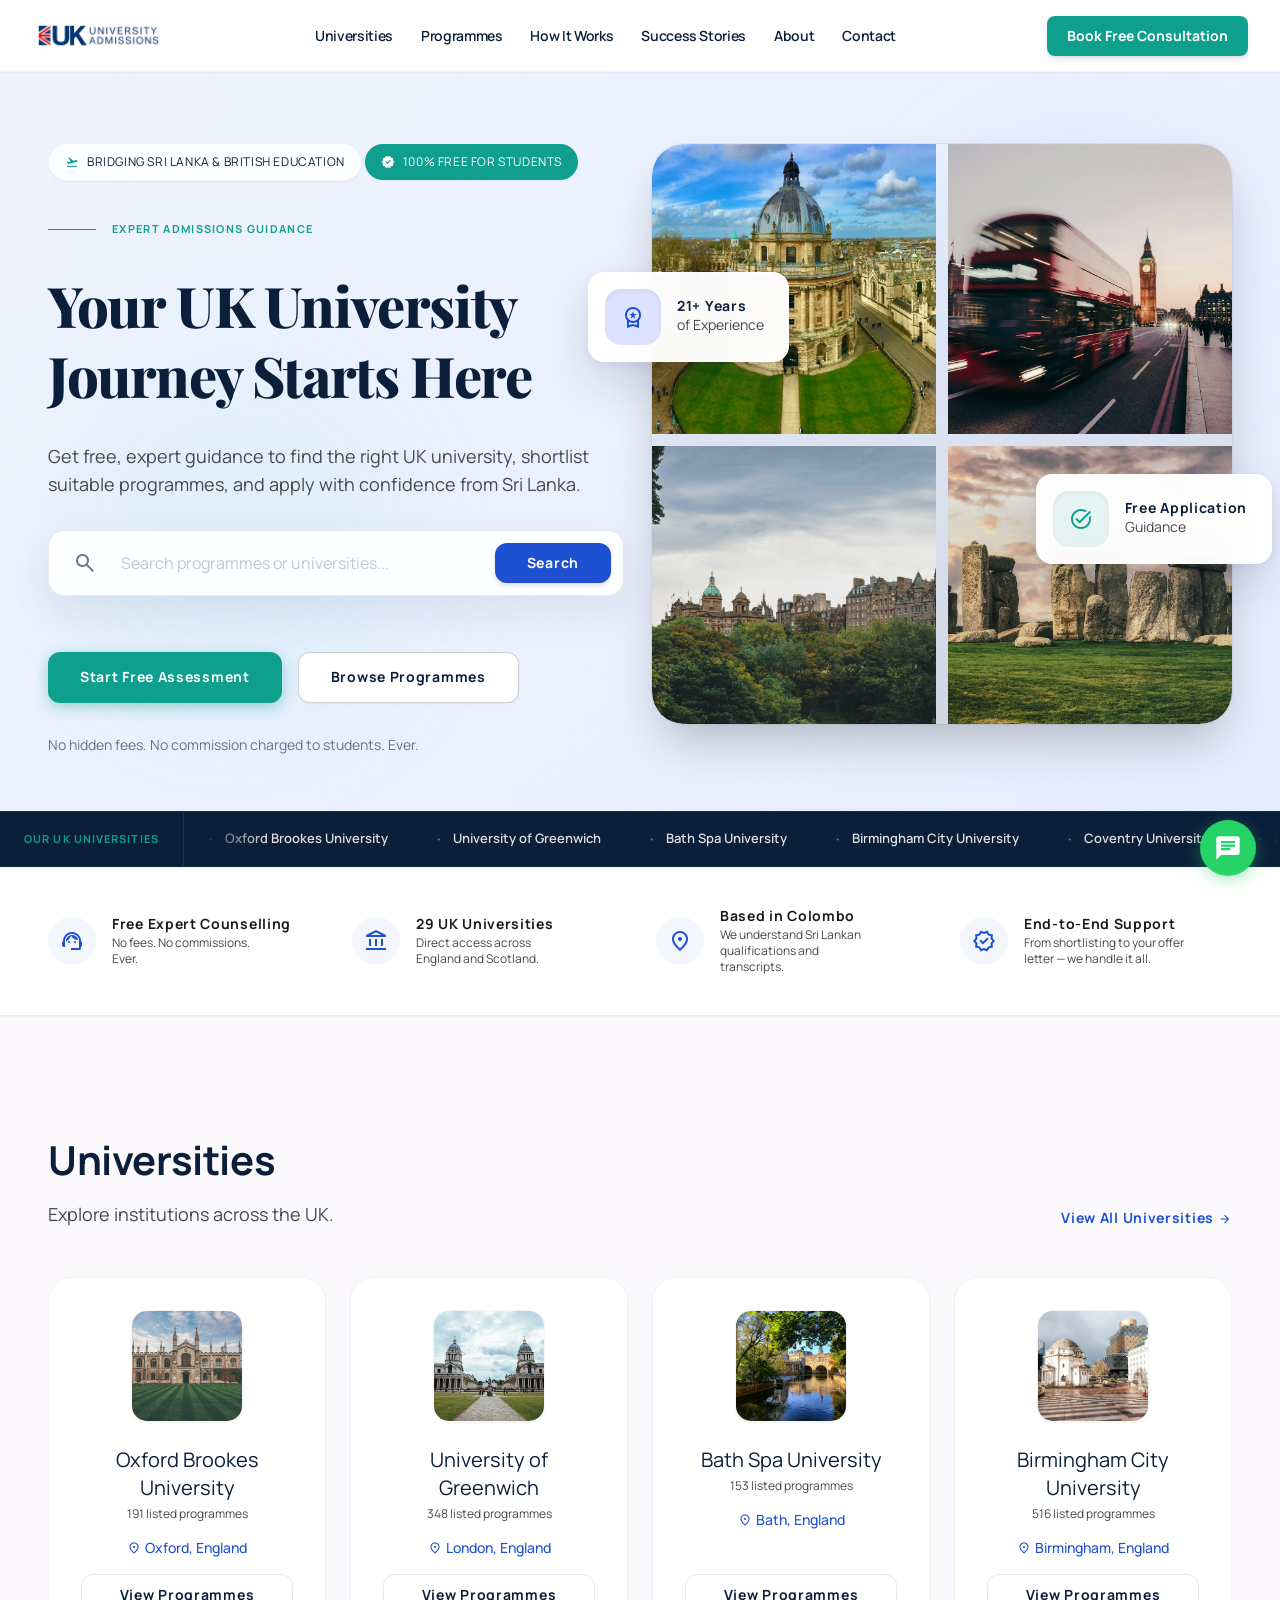
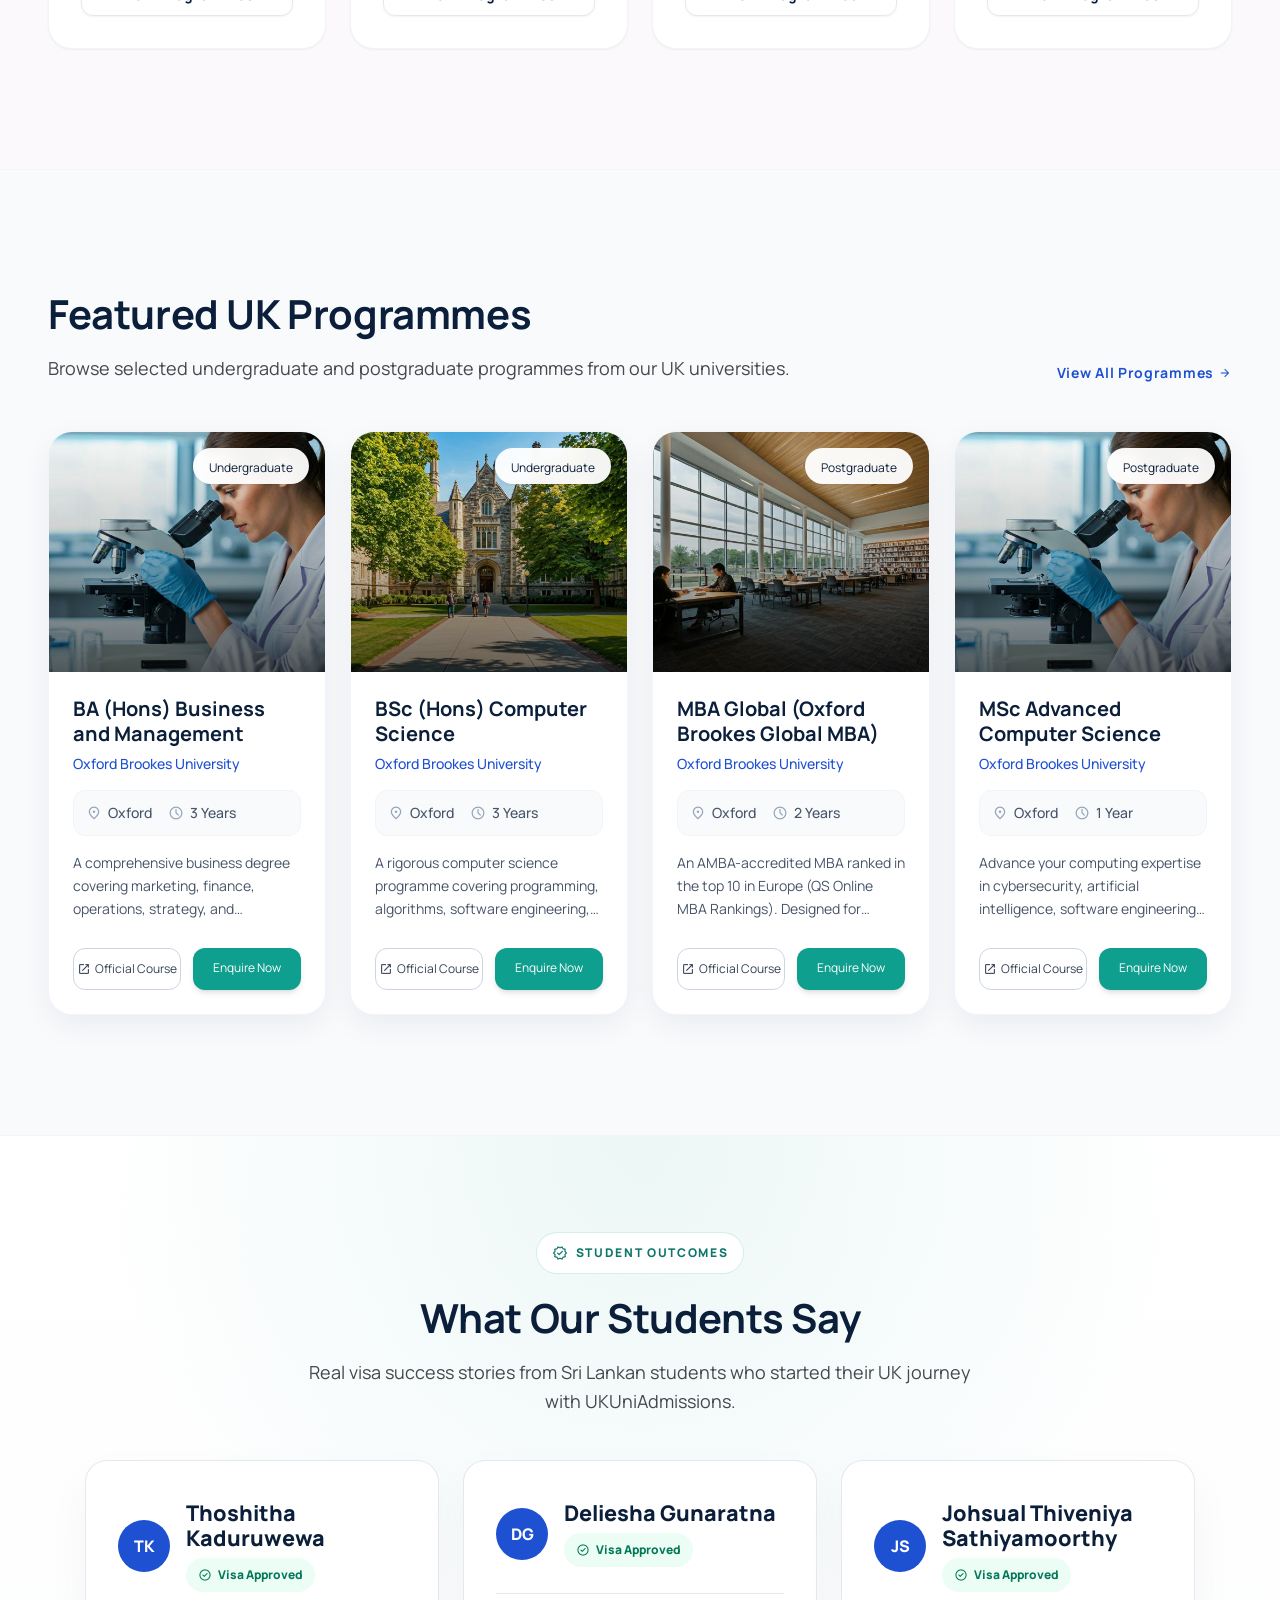
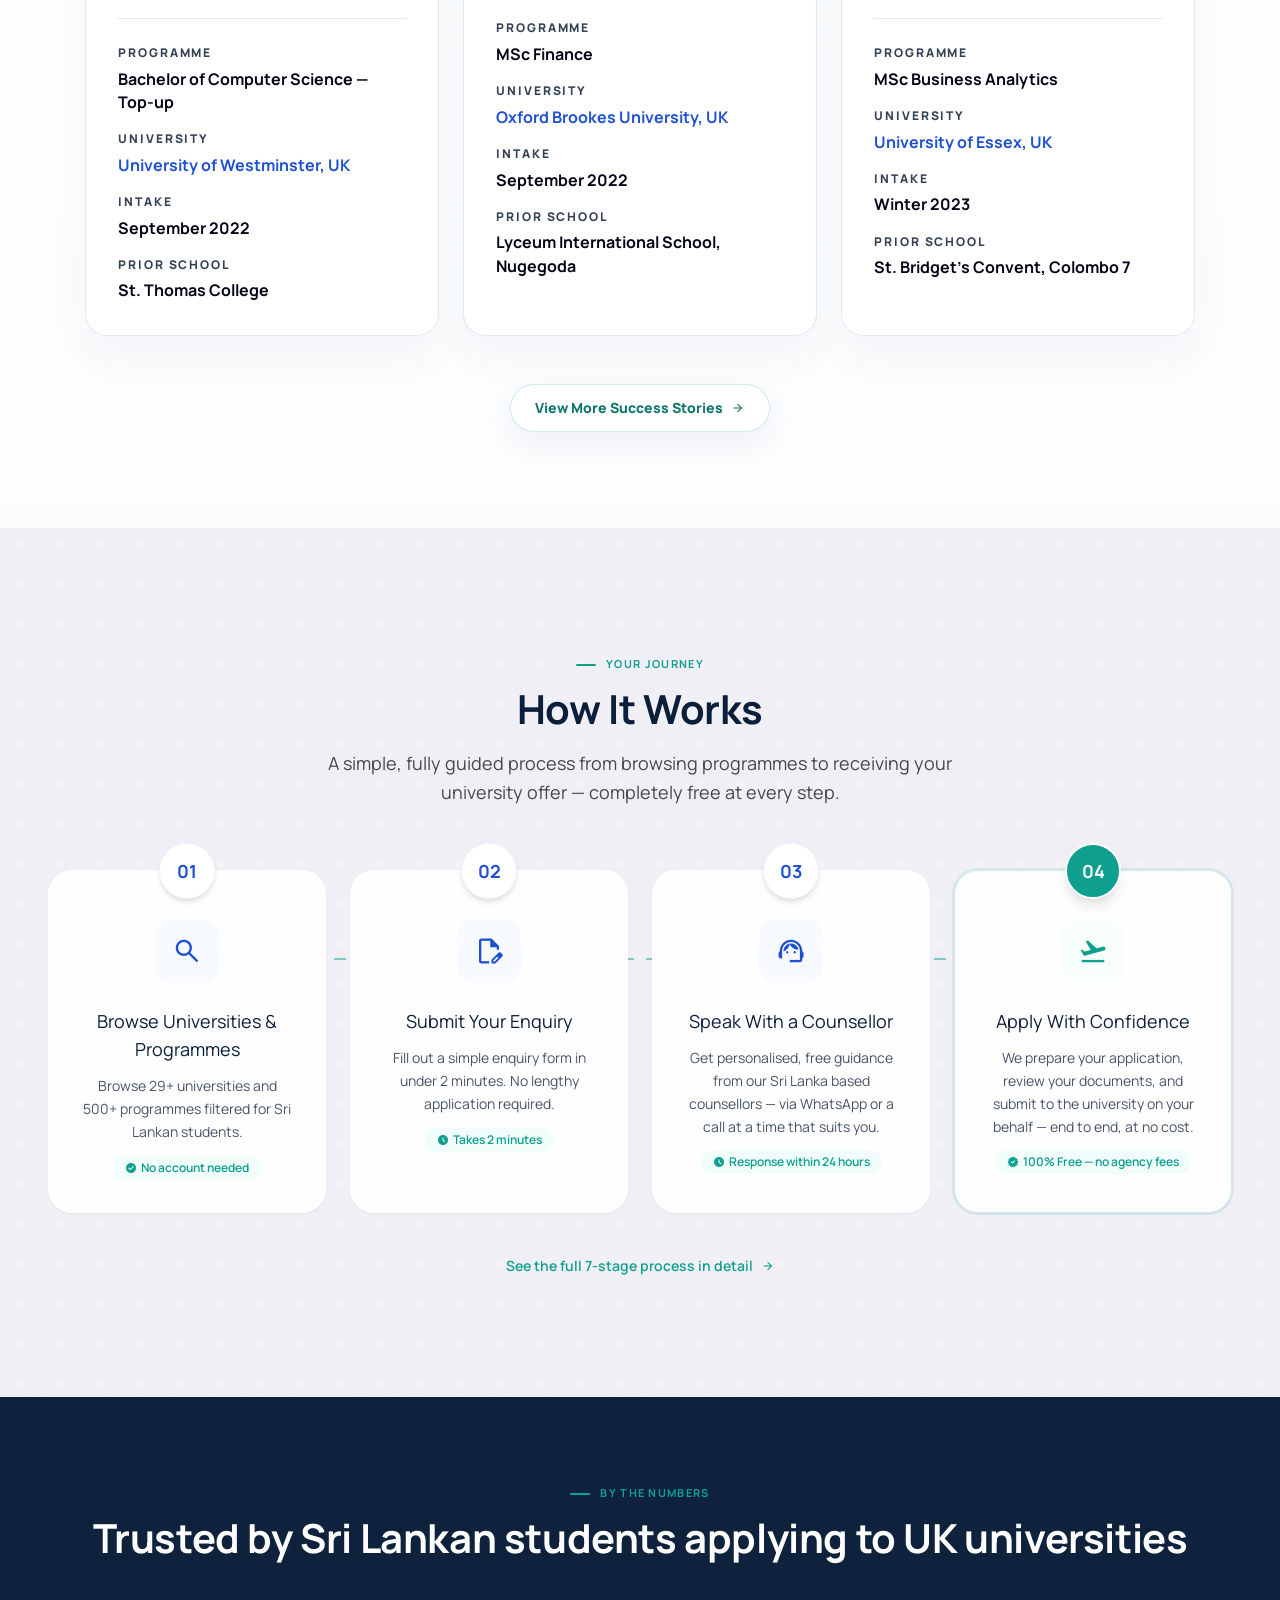
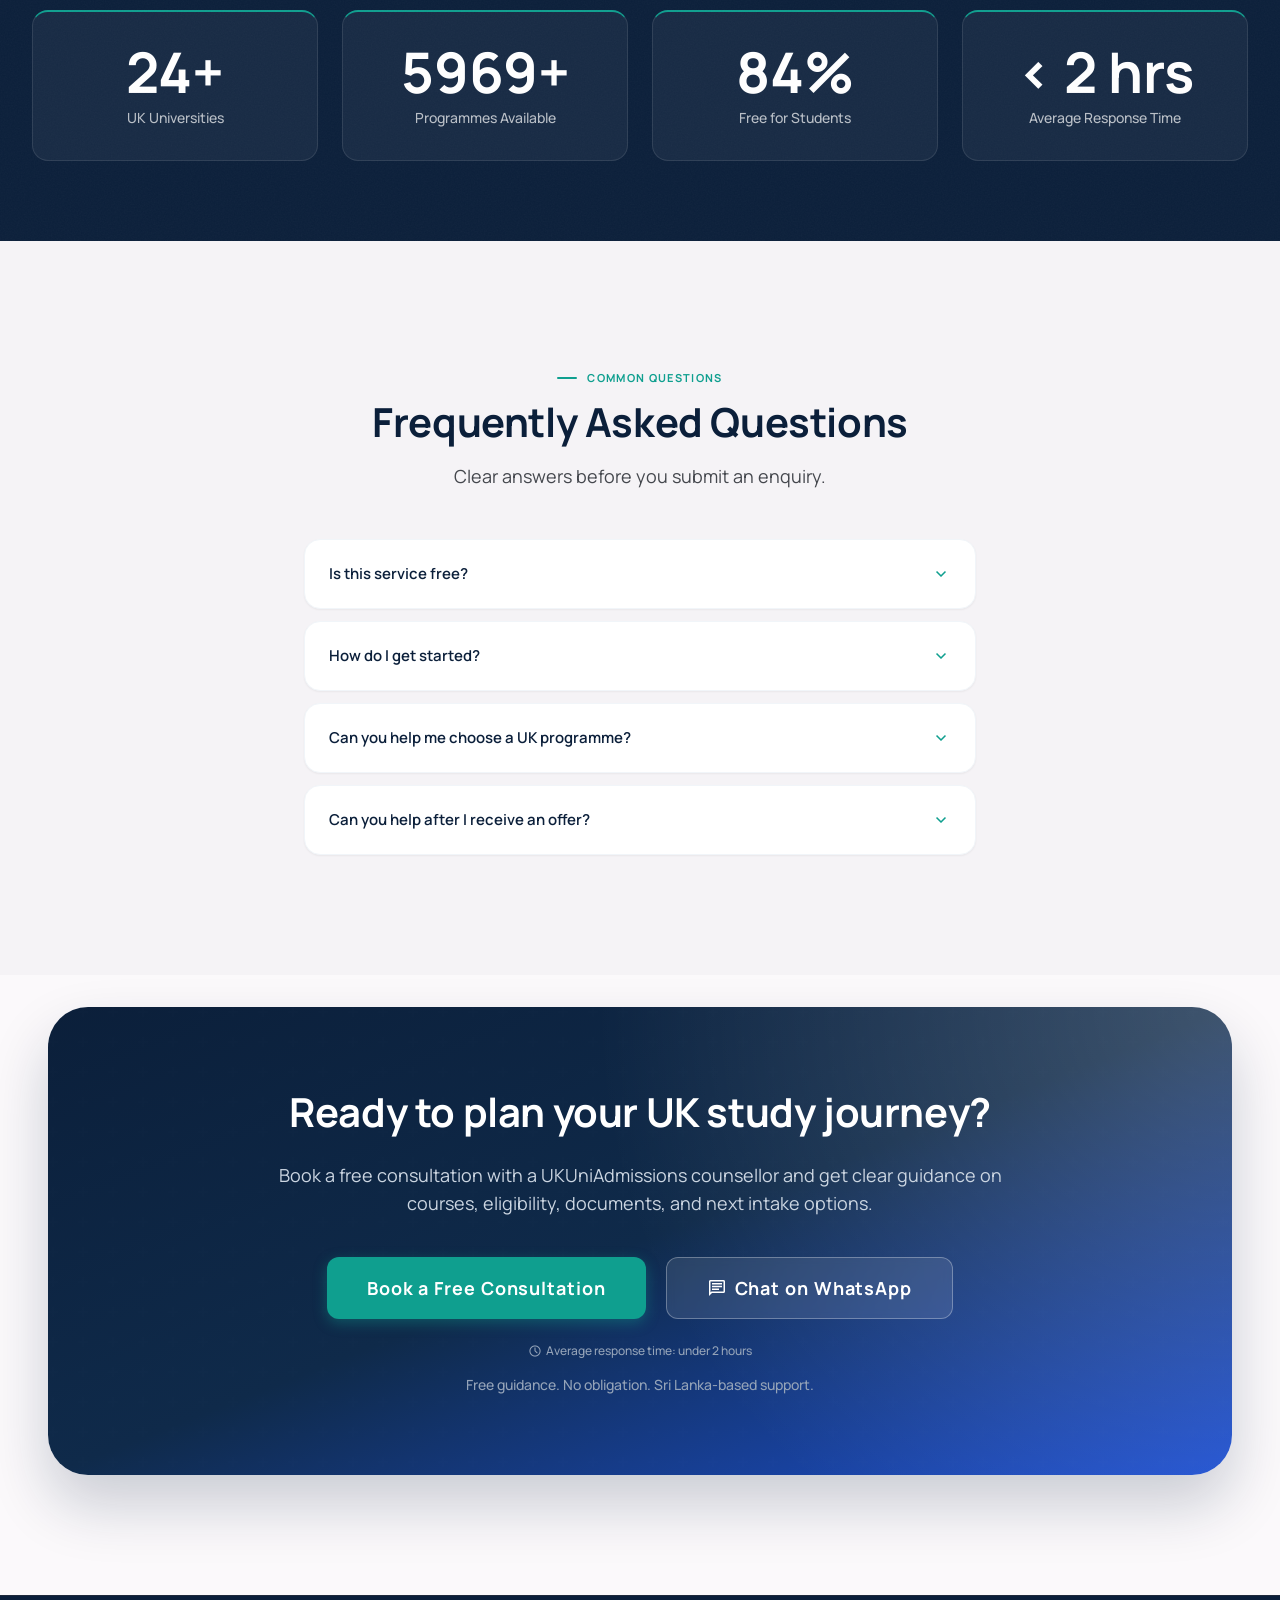
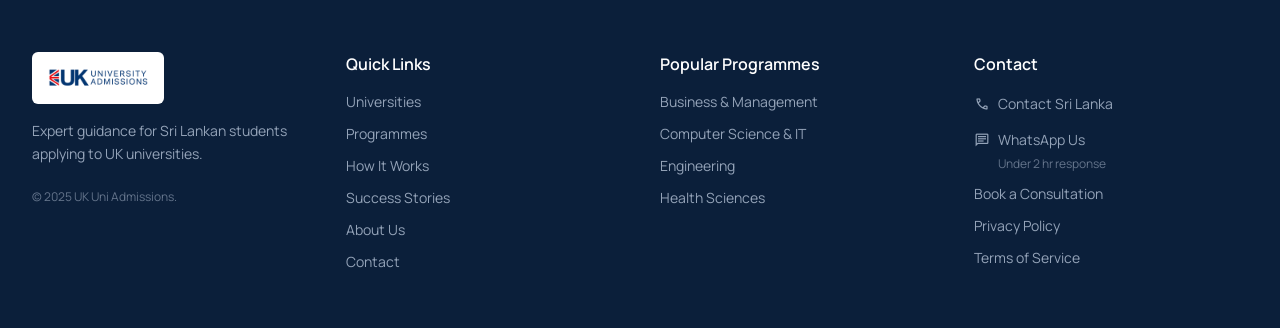
==== index.html @ 59c05ddb "Fix mobile homepage search layout" ====
﻿<!DOCTYPE html>

<html lang="en"><head>
<meta charset="utf-8"/>
<meta content="width=device-width, initial-scale=1.0" name="viewport"/>
<title>UK University Admissions for Sri Lankans | UK Uni Admissions</title>
<meta name="description" content="Free UK university admissions guidance for Sri Lankan students. Browse programmes from 29 UK universities and apply with expert support."/>
<meta name="keywords" content="UK university admissions Sri Lanka, study in UK from Sri Lanka, UK university application Sri Lanka, free UK admissions guidance, UK Uni Admissions"/>
<meta name="robots" content="index, follow"/>
<meta name="author" content="UK Uni Admissions"/>
<meta name="theme-color" content="#0B1F3A"/>
<link rel="icon" type="image/svg+xml" href="assets/favicon.svg"/>
<link rel="preconnect" href="https://fonts.googleapis.com"/>
<link rel="preconnect" href="https://fonts.gstatic.com" crossorigin=""/>
<link rel="preload" href="assets/uk-oxford.jpg" as="image" fetchpriority="high"/>
<link rel="preload" href="assets/uk-bigben.jpg" as="image"/>
<link rel="preload" href="assets/ukuni-admissions-logo.png" as="image"/>
<link rel="canonical" href="https://ukadmissions.co.uk/"/>
<meta property="og:type" content="website"/>
<meta property="og:site_name" content="UK Uni Admissions"/>
<meta property="og:url" content="https://ukadmissions.co.uk/"/>
<meta property="og:title" content="UK University Admissions for Sri Lankan Students | UK Uni Admissions"/>
<meta property="og:description" content="Free UK university admissions guidance for Sri Lankan students. Browse programmes from 29 UK universities."/>
<meta property="og:image" content="https://ukadmissions.co.uk/assets/og-image.jpg"/>
<meta property="og:image:width" content="1200"/>
<meta property="og:image:height" content="630"/>
<meta property="og:image:alt" content="UK Uni Admissions - Study in the UK from Sri Lanka"/>
<meta property="og:locale" content="en_GB"/>
<meta name="twitter:card" content="summary_large_image"/>
<meta name="twitter:title" content="UK University Admissions for Sri Lankan Students | UK Uni Admissions"/>
<meta name="twitter:description" content="Free UK university admissions guidance for Sri Lankan students. Browse UK programmes with expert support."/>
<meta name="twitter:image" content="https://ukadmissions.co.uk/assets/og-image.jpg"/>
<meta name="twitter:image:alt" content="UK Uni Admissions - Study in the UK"/>
<script type="application/ld+json">
{
  "@context": "https://schema.org",
  "@type": "EducationalOrganization",
  "name": "UK Uni Admissions",
  "alternateName": "UKUniAdmissions",
  "url": "https://ukadmissions.co.uk/",
  "logo": "https://ukadmissions.co.uk/assets/ukuni-admissions-logo.png",
  "description": "Free UK university admissions guidance for Sri Lankan students.",
  "areaServed": {
    "@type": "Country",
    "name": "Sri Lanka"
  },
  "serviceType": "UK university admissions guidance"
}
</script>
<script type="application/ld+json">
{
  "@context": "https://schema.org",
  "@type": "LocalBusiness",
  "name": "UK Uni Admissions",
  "url": "https://ukadmissions.co.uk/",
  "logo": "https://ukadmissions.co.uk/assets/ukuni-admissions-logo.png",
  "description": "Free UK university admissions guidance for Sri Lankan students.",
  "address": {
    "@type": "PostalAddress",
    "streetAddress": "[PLACEHOLDER: street address]",
    "addressLocality": "Colombo",
    "postalCode": "[PLACEHOLDER: postal code]",
    "addressCountry": "LK"
  },
  "areaServed": "LK",
  "priceRange": "Free student guidance"
}
</script>
<script type="application/ld+json">
{
  "@context": "https://schema.org",
  "@type": "FAQPage",
  "mainEntity": [
    {
      "@type": "Question",
      "name": "Is this service free?",
      "acceptedAnswer": {
        "@type": "Answer",
        "text": "Yes. UK Uni Admissions does not charge students for counselling, programme shortlisting, or application support."
      }
    },
    {
      "@type": "Question",
      "name": "How do I get started?",
      "acceptedAnswer": {
        "@type": "Answer",
        "text": "Browse universities or programmes, submit an enquiry, or message the team on WhatsApp. A counsellor will guide you through the next step."
      }
    },
    {
      "@type": "Question",
      "name": "Can you help me choose a UK programme?",
      "acceptedAnswer": {
        "@type": "Answer",
        "text": "Yes. UK Uni Admissions helps students compare suitable UK programmes based on academic background, goals, intake timing, and eligibility."
      }
    },
    {
      "@type": "Question",
      "name": "Can you help after I receive an offer?",
      "acceptedAnswer": {
        "@type": "Answer",
        "text": "Yes. The team helps students understand offer conditions, document requirements, and next steps before departure."
      }
    }
  ]
}
</script>
<link rel="preload" href="https://fonts.googleapis.com/css2?family=Material+Symbols+Outlined:wght,FILL@100..700,0..1&display=swap" as="style" onload="this.onload=null;this.rel='stylesheet'"/>
<noscript><link href="https://fonts.googleapis.com/css2?family=Material+Symbols+Outlined:wght,FILL@100..700,0..1&display=swap" rel="stylesheet"/></noscript>
<link rel="preload" href="https://fonts.googleapis.com/css2?family=Manrope:wght@400;500;600;700;800&display=swap" as="style" onload="this.onload=null;this.rel='stylesheet'"/>
<noscript><link href="https://fonts.googleapis.com/css2?family=Manrope:wght@400;500;600;700;800&display=swap" rel="stylesheet"/></noscript>
<link rel="stylesheet" href="tailwind.css" integrity="sha384-SohHQBbkyCgaPa59dKF78HrX7Nd+NXsWvFKi3QMbgnPdQVjsXGtsgRasOMXV9efP" crossorigin="anonymous"/><link href="mobile.css" rel="stylesheet"/>
<style>
        .uk-geometry {
            background-image: url("data:image/svg+xml,%3Csvg width='100' height='100' viewBox='0 0 100 100' xmlns='http://www.w3.org/2000/svg'%3E%3Cpath d='M10 10 L90 90 M90 10 L10 90' stroke='rgba(11, 31, 58, 0.02)' stroke-width='1' fill='none'/%3E%3C/svg%3E"), 
                              repeating-linear-gradient(45deg, transparent, transparent 10px, rgba(11, 31, 58, 0.02) 10px, rgba(11, 31, 58, 0.02) 20px);
            background-size: 100px 100px, auto;
        }
        .hero-gradient {
            background: linear-gradient(135deg, #f0f4ff 0%, #e6efff 100%);
        }
        .pattern-overlay {
            background-image: url("data:image/svg+xml,%3Csvg width='60' height='60' viewBox='0 0 60 60' xmlns='http://www.w3.org/2000/svg'%3E%3Cg fill='none' fill-rule='evenodd'%3E%3Cg fill='%23ffffff' fill-opacity='0.05'%3E%3Cpath d='M36 34v-4h-2v4h-4v2h4v4h2v-4h4v-2h-4zm0-30V0h-2v4h-4v2h4v4h2V6h4V4h-4zM6 34v-4H4v4H0v2h4v4h2v-4h4v-2H6zM6 4V0H4v4H0v2h4v4h2V6h4V4H6z'/%3E%3C/g%3E%3C/g%3E%3C/svg%3E");
        }
        @keyframes marquee-scroll {
          0%   { transform: translateX(0); }
          100% { transform: translateX(-50%); }
        }
        .marquee-track {
          display: flex;
          width: max-content;
          animation: marquee-scroll 40s linear infinite;
        }
        .marquee-track:hover {
          animation-play-state: paused;
        }
        .marquee-wrapper {
          -webkit-mask-image: linear-gradient(
            to right,
            transparent 0%,
            black 8%,
            black 92%,
            transparent 100%
          );
          mask-image: linear-gradient(
            to right,
            transparent 0%,
            black 8%,
            black 92%,
            transparent 100%
          );
        }
        .stat-counter {
          transition: color 0.3s ease;
        }
        .stats-section {
          opacity: 0;
          transform: translateY(20px);
          transition: opacity 0.6s ease, transform 0.6s ease;
        }
        .stats-section.visible {
          opacity: 1;
          transform: translateY(0);
        }
        .trust-item {
          opacity: 0;
          transform: translateY(24px);
          transition: opacity 0.5s ease, transform 0.5s ease;
        }
        .trust-item.visible {
          opacity: 1;
          transform: translateY(0);
        }
        .testimonials-section {
          position: relative;
          overflow: hidden;
          padding-top: 96px;
          padding-bottom: 96px;
          background: linear-gradient(180deg, #ffffff 0%, #fbfcfe 100%);
        }
        .testimonials-section::before {
          content: "";
          position: absolute;
          inset: 0;
          background: radial-gradient(circle at 50% 0%, rgba(15, 159, 143, 0.08), transparent 34rem);
          pointer-events: none;
        }
        .testimonials-shell {
          position: relative;
          z-index: 1;
        }
        .testimonials-kicker {
          display: inline-flex;
          align-items: center;
          gap: 0.5rem;
          border: 1px solid rgba(15, 159, 143, 0.18);
          border-radius: 999px;
          background: #ffffff;
          color: #0f766e;
          font-size: 0.75rem;
          font-weight: 800;
          letter-spacing: 0.14em;
          padding: 0.5rem 0.9rem;
          text-transform: uppercase;
        }
        .testimonials-grid {
          display: grid;
          grid-template-columns: repeat(1, minmax(0, 1fr));
          gap: 1.5rem;
          max-width: 1110px;
          margin: 2.75rem auto 0;
        }
        .testimonial-card {
          display: flex;
          min-height: 380px;
          flex-direction: column;
          border: 1px solid rgba(226, 232, 240, 0.95);
          border-radius: 22px;
          background: #ffffff;
          padding: 2.5rem 2rem 2rem;
          box-shadow: 0 18px 45px rgba(11, 31, 58, 0.04);
          transition: transform 220ms ease, box-shadow 220ms ease, border-color 220ms ease;
        }
        .testimonial-card:hover {
          transform: translateY(-3px);
          border-color: rgba(15, 159, 143, 0.24);
          box-shadow: 0 22px 54px rgba(11, 31, 58, 0.08);
        }
        .testimonial-card-top {
          display: flex;
          align-items: center;
          gap: 1rem;
        }
        .testimonial-badge {
          display: inline-flex;
          align-items: center;
          gap: 0.4rem;
          width: fit-content;
          margin-top: 0.45rem;
          border-radius: 999px;
          background: #ecfdf5;
          color: #047857;
          font-size: 0.75rem;
          font-weight: 800;
          padding: 0.45rem 0.75rem;
        }
        .testimonial-avatar {
          display: grid;
          place-items: center;
          width: 3.25rem;
          height: 3.25rem;
          flex: none;
          border-radius: 999px;
          background: #1e50d2;
          color: #ffffff;
          font-weight: 800;
        }
        .testimonial-student {
          font-size: 1.35rem;
          font-weight: 800;
          line-height: 1.15;
          color: #0b1f3a;
        }
        .testimonial-divider {
          height: 1px;
          margin: 1.6rem 0;
          background: #e5e7eb;
        }
        .testimonial-details {
          display: grid;
          gap: 1rem;
        }
        .testimonial-label {
          margin-bottom: 0.35rem;
          color: #334155;
          font-size: 0.75rem;
          font-weight: 800;
          letter-spacing: 0.16em;
          text-transform: uppercase;
        }
        .testimonial-value {
          color: #020617;
          font-size: 1rem;
          font-weight: 700;
          line-height: 1.45;
        }
        .testimonial-value-university {
          color: #1e50d2;
        }
        .testimonials-cta {
          display: inline-flex;
          align-items: center;
          justify-content: center;
          gap: 0.5rem;
          min-height: 3rem;
          border-radius: 999px;
          border: 1px solid rgba(15, 159, 143, 0.2);
          background: #ffffff;
          color: #0f766e;
          font-size: 0.875rem;
          font-weight: 800;
          padding: 0.75rem 1.5rem;
          box-shadow: 0 12px 28px rgba(11, 31, 58, 0.05);
          transition: transform 220ms ease, background-color 220ms ease, box-shadow 220ms ease;
        }
        .testimonials-cta:hover {
          transform: translateY(-2px);
          background: #f0fdfa;
          box-shadow: 0 18px 36px rgba(11, 31, 58, 0.08);
        }
        .testimonials-cta:focus {
          outline: none;
          box-shadow: 0 0 0 4px rgba(15, 159, 143, 0.22), 0 12px 28px rgba(11, 31, 58, 0.05);
        }
        @media (min-width: 768px) {
          .testimonials-grid {
            grid-template-columns: repeat(3, minmax(0, 1fr));
          }
        }
        @media (prefers-reduced-motion: reduce) {
          .trust-item { opacity: 1; transform: none; transition: none; }
          .trust-item.visible { opacity: 1; transform: none; }
          .testimonial-card,
          .testimonial-card:hover,
          .testimonials-cta,
          .testimonials-cta:hover {
            transform: none;
            transition: none;
          }
        }
      </style>
</head>
<body class="bg-background text-on-background font-body-md antialiased pt-[72px]">
<a href="#main-content" class="sr-only focus:not-sr-only focus:absolute focus:top-4 focus:left-4 focus:z-[9999] focus:bg-secondary focus:text-white focus:px-4 focus:py-2 focus:rounded-lg focus:font-label-bold focus:text-sm" id="skip-to-main">Skip to main content</a>
<nav class="fixed top-0 w-full z-50 bg-white/95 backdrop-blur-md border-b border-slate-200/50 shadow-sm h-[72px]" style="font-family:Manrope,sans-serif;">
  <div class="flex justify-between items-center h-full px-4 sm:px-8 max-w-7xl mx-auto">
    <a href="index.html" class="flex items-center shrink-0" aria-label="UK Uni Admissions home">
      <img src="assets/ukuni-admissions-logo.png" alt="UK Uni Admissions" class="h-10 sm:h-11 w-auto object-contain" width="540" height="180"/>
    </a>
    <div class="hidden lg:flex items-center gap-1 text-sm font-semibold tracking-tight" role="navigation" aria-label="Primary navigation">
      <a href="universities.html" class="text-[#0B1F3A] px-3 py-2 rounded-lg hover:bg-slate-50 hover:text-[#0F9F8F] transition-colors">Universities</a>
      <a href="programmes.html" class="text-[#0B1F3A] px-3 py-2 rounded-lg hover:bg-slate-50 hover:text-[#0F9F8F] transition-colors">Programmes</a>
      <a href="how-it-works.html" class="text-[#0B1F3A] px-3 py-2 rounded-lg hover:bg-slate-50 hover:text-[#0F9F8F] transition-colors">How It Works</a>
      <a href="success-stories.html" class="text-[#0B1F3A] px-3 py-2 rounded-lg hover:bg-slate-50 hover:text-[#0F9F8F] transition-colors">Success Stories</a>
      <a href="about.html" class="text-[#0B1F3A] px-3 py-2 rounded-lg hover:bg-slate-50 hover:text-[#0F9F8F] transition-colors">About</a>
      <a href="contact.html" class="text-[#0B1F3A] px-3 py-2 rounded-lg hover:bg-slate-50 hover:text-[#0F9F8F] transition-colors">Contact</a>
    </div>
    <a href="contact.html" class="hidden lg:flex shrink-0 items-center justify-center bg-[#0F9F8F] text-white px-5 py-2.5 rounded-lg text-sm font-bold hover:bg-[#0d8a7c] transition-all duration-300 active:scale-95 shadow-md">
      Book Free Consultation
    </a>
    <!-- Mobile menu button -->
    <button class="lg:hidden text-[#0B1F3A] p-2 min-w-[44px] min-h-[44px] flex items-center justify-center rounded-lg hover:bg-slate-100 transition-colors" aria-label="Toggle navigation menu" aria-expanded="false" aria-controls="mobile-menu" onclick="var m=document.getElementById('mobile-menu');var open=!m.classList.contains('hidden');m.classList.toggle('hidden');this.setAttribute('aria-expanded',String(!open));">
      <span class="material-symbols-outlined text-3xl">menu</span>
    </button>
  </div>
  <!-- Mobile Menu -->
  <div id="mobile-menu" class="hidden lg:hidden bg-white border-t border-slate-100 px-6 py-4 space-y-1 shadow-lg" style="font-family:Manrope,sans-serif;">
    <a href="universities.html" class="block rounded-lg px-3 py-2 text-sm font-semibold text-[#0B1F3A] hover:bg-slate-50 hover:text-[#0F9F8F]">Universities</a>
    <a href="programmes.html" class="block rounded-lg px-3 py-2 text-sm font-semibold text-[#0B1F3A] hover:bg-slate-50 hover:text-[#0F9F8F]">Programmes</a>
    <a href="how-it-works.html" class="block rounded-lg px-3 py-2 text-sm font-semibold text-[#0B1F3A] hover:bg-slate-50 hover:text-[#0F9F8F]">How It Works</a>
    <a href="success-stories.html" class="block rounded-lg px-3 py-2 text-sm font-semibold text-[#0B1F3A] hover:bg-slate-50 hover:text-[#0F9F8F]">Success Stories</a>
    <a href="about.html" class="block rounded-lg px-3 py-2 text-sm font-semibold text-[#0B1F3A] hover:bg-slate-50 hover:text-[#0F9F8F]">About</a>
    <a href="contact.html" class="block rounded-lg px-3 py-2 text-sm font-semibold text-[#0B1F3A] hover:bg-slate-50 hover:text-[#0F9F8F]">Contact</a>
    <a href="https://wa.me/94777363079"
       target="_blank"
       rel="noopener noreferrer"
       class="flex items-center gap-2 rounded-lg px-3 py-2 text-sm font-semibold text-[#25D366] hover:bg-slate-50">
      <span class="material-symbols-outlined text-base" style="color:#25D366;">chat</span>
      WhatsApp Us
    </a>
    <a href="contact.html" class="block mt-3 bg-[#0F9F8F] text-white text-center py-3 rounded-lg text-sm font-bold">Book Free Consultation</a>
  </div>
</nav>
<!-- TopNavBar Component -->

<main id="main-content">
<!-- Hero Section -->
<section class="relative md:min-h-[600px] hero-gradient uk-geometry flex items-center pt-10 pb-14 overflow-hidden grain-texture">
<!-- Decorative Accent Shapes -->
<div class="absolute top-20 right-20 w-64 h-64 bg-blue-400/10 rounded-full blur-3xl z-0 pointer-events-none"></div>
<div class="absolute bottom-20 left-10 w-96 h-96 bg-teal-400/5 rounded-full blur-3xl z-0 pointer-events-none"></div>
<div class="absolute inset-0 bg-[url('data:image/svg+xml,%3Csvg width=\'60\' height=\'60\' viewBox=\'0 0 60 60\' xmlns=\'http://www.w3.org/2000/svg\'%3E%3Cg fill=\'none\' fill-rule=\'evenodd\'%3E%3Cg fill=\'%230b1f3a\' fill-opacity=\'0.03\'%3E%3Cpath d=\'M36 34v-4h-2v4h-4v2h4v4h2v-4h4v-2h-4zm0-30V0h-2v4h-4v2h4v4h2V6h4V4h-4zM6 34v-4H4v4H0v2h4v4h2v-4h4v-2H6zM6 4V0H4v4H0v2h4v4h2V6h4V4H6z\'/%3E%3C/g%3E%3C/g%3E%3C/svg%3E')] opacity-50 z-0 pointer-events-none"></div>
<div class="max-w-container-max mx-auto px-margin-mobile md:px-margin-desktop grid grid-cols-1 lg:grid-cols-2 gap-element-gap items-center relative z-10">
<div class="space-y-8">
<div class="inline-flex items-center gap-2 bg-white/80 backdrop-blur-sm border border-slate-200/50 px-4 py-2 rounded-full mb-2 shadow-sm">
<span class="material-symbols-outlined text-[#0F9F8F] text-sm">flight_takeoff</span>
<span class="font-label-bold text-xs text-primary-container uppercase tracking-wider">Bridging Sri Lanka & British Education</span>
</div>
<div class="inline-flex items-center gap-2 bg-[#0F9F8F] text-white px-4 py-2 rounded-full shadow-sm">
<span class="material-symbols-outlined text-sm" style="font-variation-settings:'FILL' 1,'wght' 400,'GRAD' 0,'opsz' 24;">verified</span>
<span class="font-label-bold text-xs uppercase tracking-wider">100% Free for Students</span>
</div>
<div class="flex items-center gap-4 mb-2">
  <div class="h-px w-12 bg-[#0F9F8F]"></div>
  <span class="text-[#0F9F8F] text-[11px] font-bold uppercase tracking-[0.12em] font-body-md">Expert Admissions Guidance</span>
</div>
<h1 class="font-display-lg text-display-lg text-primary-container leading-tight">
    Your UK University <br/>Journey Starts Here
</h1>
<p class="font-body-lg text-body-lg text-on-surface-variant max-w-xl text-lg">
    Get free, expert guidance to find the right UK university, shortlist suitable programmes, and apply with confidence from Sri Lanka.
</p>
<div class="hero-search-box bg-surface p-3 rounded-2xl shadow-[0px_15px_40px_rgba(11,31,58,0.08)] border border-surface-container-high max-w-xl flex gap-3 items-center backdrop-blur-md bg-white/90">
<span class="hero-search-icon material-symbols-outlined text-outline ml-3" aria-hidden="true">search</span>
<label for="hero-search" class="sr-only">Search programmes or universities</label>
<input id="hero-search" class="hero-search-input flex-1 bg-transparent border-none focus:ring-0 text-on-surface font-body-md text-body-md placeholder-outline-variant outline-none py-2" placeholder="Search programmes or universities..." type="text"/>
<button class="hero-search-button bg-secondary text-white px-4 sm:px-8 py-3 rounded-xl font-label-bold text-label-bold hover:opacity-90 transition-opacity shadow-md" onclick="window.location='programmes.html'">Search</button>
</div>
<div class="flex flex-col sm:flex-row flex-wrap gap-4 pt-6">
<button class="bg-[#0F9F8F] text-white px-8 py-4 rounded-xl font-label-bold text-label-bold hover:bg-[#0d8a7c] transition-all shadow-[0_4px_14px_0_rgba(15,159,143,0.39)] hover:shadow-[0_6px_20px_rgba(15,159,143,0.23)] hover:-translate-y-0.5" onclick="window.location='contact.html'">
    Start Free Assessment
</button>
<button class="bg-white border border-primary-container/20 text-primary-container px-8 py-4 rounded-xl font-label-bold text-label-bold hover:bg-primary-container hover:text-white transition-all shadow-sm hover:shadow-md" onclick="window.location='programmes.html'">
    Browse Programmes
</button>
</div>
<p class="font-body-md text-sm text-slate-500">No hidden fees. No commission charged to students. Ever.</p>
</div>
<div class="relative hidden lg:block">
<div class="relative z-10">
<div class="grid grid-cols-2 gap-3 h-[580px] rounded-[2rem] overflow-hidden shadow-2xl ring-1 ring-black/5">
<img fetchpriority="high" src="assets/uk-oxford.jpg" alt="Oxford University" class="w-full h-full object-cover rounded-tl-[2rem]" width="1400" height="805"/>
<img src="assets/uk-bigben.jpg" alt="Westminster Bridge London" class="w-full h-full object-cover rounded-tr-[2rem]" width="1400" height="935"/>
<img loading="lazy" src="assets/uk-castle.jpg" alt="UK Edinburgh castle" class="w-full h-full object-cover rounded-bl-[2rem]" width="1400" height="787"/>
<img loading="lazy" src="assets/uk-henge.jpg" alt="Stone Henge" class="w-full h-full object-cover rounded-br-[2rem]" width="1400" height="875"/>
</div>
<div class="absolute inset-0 bg-gradient-to-t from-black/10 to-transparent rounded-[2rem] pointer-events-none">
</div>
</div>
<!-- Floating Cards -->
<div class="float-card absolute -left-16 top-32 p-4 z-20 flex items-center gap-4 animate-[bounce_4s_ease-in-out_infinite]">
<div class="w-14 h-14 bg-secondary-fixed rounded-2xl flex items-center justify-center shadow-inner">
<span class="material-symbols-outlined text-secondary text-2xl">workspace_premium</span>
</div>
<div class="pr-2">
<p class="font-label-bold text-label-bold text-primary-container text-base">21+ Years</p>
<p class="font-body-md text-sm text-on-surface-variant">of Experience</p>
</div>
</div>
<div class="float-card absolute -right-10 bottom-40 p-4 z-20 flex items-center gap-4 animate-[bounce_5s_ease-in-out_infinite]">
<div class="w-14 h-14 bg-[#0F9F8F]/10 rounded-2xl flex items-center justify-center shadow-inner">
<span class="material-symbols-outlined text-[#0F9F8F] text-2xl">task_alt</span>
</div>
<div class="pr-2">
<p class="font-label-bold text-label-bold text-primary-container text-base">Free Application</p>
<p class="font-body-md text-sm text-on-surface-variant">Guidance</p>
</div>
</div>
</div>
</div>
</section>
<!-- University Sliding Banner -->
<div class="bg-[#0B1F3A] overflow-hidden border-y
            border-white/5 h-14 flex items-center">
  <div class="hidden md:flex items-center shrink-0
              px-6 border-r border-white/10 h-full">
    <span class="text-[#0F9F8F] text-[11px] font-bold
                 tracking-[0.1em] uppercase whitespace-nowrap
                 font-body-md">
      Our UK Universities
    </span>
  </div>
  <div class="flex-1 overflow-hidden marquee-wrapper">
    <div class="marquee-track" id="university-marquee">
      <!-- Populated by JavaScript below -->
    </div>
  </div>
</div>
<!-- Trust Strip -->
<section class="bg-white border-y border-surface-container py-10 shadow-sm relative z-20">
<div class="max-w-container-max mx-auto px-margin-mobile md:px-margin-desktop">
<div class="grid grid-cols-2 md:grid-cols-4 gap-8">
<div class="trust-item flex items-center gap-4 justify-center md:justify-start" data-delay="0">
<div class="w-12 h-12 bg-secondary/5 rounded-full flex items-center justify-center shrink-0">
<span class="material-symbols-outlined text-secondary text-2xl">support_agent</span>
</div>
<div>
<p class="font-label-bold text-label-bold text-on-surface">Free Expert Counselling</p>
<p class="font-body-md text-xs text-on-surface-variant mt-0.5 max-w-[160px]">
      No fees. No commissions. Ever.
    </p>
</div>
</div>

<div class="trust-item flex items-center gap-4 justify-center md:justify-start" data-delay="150">
<div class="w-12 h-12 bg-secondary/5 rounded-full flex items-center justify-center shrink-0">
<span class="material-symbols-outlined text-secondary text-2xl">account_balance</span>
</div>
<div>
<p class="font-label-bold text-label-bold text-on-surface">29 UK Universities</p>
<p class="font-body-md text-xs text-on-surface-variant mt-0.5 max-w-[160px]">
      Direct access across England and Scotland.
    </p>
</div>
</div>

<div class="trust-item flex items-center gap-4 justify-center md:justify-start" data-delay="300">
<div class="w-12 h-12 bg-secondary/5 rounded-full flex items-center justify-center shrink-0">
<span class="material-symbols-outlined text-secondary text-2xl">location_on</span>
</div>
<div>
<p class="font-label-bold text-label-bold text-on-surface">Based in Colombo</p>
<p class="font-body-md text-xs text-on-surface-variant mt-0.5 max-w-[160px]">
      We understand Sri Lankan qualifications
      and transcripts.
    </p>
</div>
</div>

<div class="trust-item flex items-center gap-4 justify-center md:justify-start" data-delay="450">
<div class="w-12 h-12 bg-secondary/5 rounded-full flex items-center justify-center shrink-0">
<span class="material-symbols-outlined text-secondary text-2xl">verified</span>
</div>
<div>
<p class="font-label-bold text-label-bold text-on-surface">End-to-End Support</p>
<p class="font-body-md text-xs text-on-surface-variant mt-0.5 max-w-[160px]">
      From shortlisting to your offer letter &mdash;
      we handle it all.
    </p>
</div>
</div>
</div>
</div>
</section>
<!-- UK Universities -->
<section id="home-universities-section" class="py-section-gap bg-surface">
<div class="max-w-container-max mx-auto px-margin-mobile md:px-margin-desktop">
<div class="flex flex-col sm:flex-row sm:justify-between sm:items-end gap-3 mb-12">
<div>
<h2 class="font-headline-lg text-headline-lg text-primary-container mb-4">Universities</h2>
<p class="font-body-lg text-body-lg text-on-surface-variant">Explore institutions across the UK.</p>
</div>
<a class="font-label-bold text-label-bold text-secondary flex items-center hover:underline group" href="universities.html">
    View All Universities <span class="material-symbols-outlined ml-1 text-sm group-hover:translate-x-1 transition-transform">arrow_forward</span>
</a>
</div>
<div class="grid grid-cols-1 md:grid-cols-2 lg:grid-cols-4 gap-gutter">
<!-- University Card 1 -->
<div class="bg-white rounded-[24px] p-8 shadow-sm hover:shadow-[0px_20px_40px_rgba(11,31,58,0.12)] hover:-translate-y-2 border border-slate-100 hover:border-secondary/30 transition-all duration-300 flex flex-col items-center text-center relative overflow-hidden group">
<div class="absolute top-0 left-0 w-full h-1 bg-gradient-to-r from-secondary to-[#0F9F8F] opacity-0 group-hover:opacity-100 transition-opacity"></div>
<div class="w-28 h-28 bg-white shadow-sm rounded-2xl flex items-center justify-center mb-6 border border-slate-100 p-4">
<span class="material-symbols-outlined text-5xl text-primary-container/40">account_balance</span>
</div>
<h3 class="font-headline-md text-xl text-primary-container mb-1">University of London</h3>
<p class="font-body-md text-xs text-on-surface-variant mb-4">Undergraduate &amp; postgraduate pathways</p>
<p class="font-body-md text-sm text-secondary font-medium mb-4 flex items-center justify-center gap-1">
<span class="material-symbols-outlined text-sm">location_on</span> London, UK
</p>
<button class="w-full border border-surface-container-high bg-surface-container-lowest text-primary-container py-3 rounded-xl font-label-bold text-label-bold hover:bg-primary-container hover:text-white transition-colors mt-auto shadow-sm group-hover:border-primary-container" onclick="window.location='universities.html'">
    View Programmes
</button>
</div>
<!-- University Card 2 -->
<div class="bg-white rounded-[24px] p-8 shadow-sm hover:shadow-[0px_20px_40px_rgba(11,31,58,0.12)] hover:-translate-y-2 border border-slate-100 hover:border-secondary/30 transition-all duration-300 flex flex-col items-center text-center relative overflow-hidden group">
<div class="absolute top-0 left-0 w-full h-1 bg-gradient-to-r from-secondary to-[#0F9F8F] opacity-0 group-hover:opacity-100 transition-opacity"></div>
<div class="w-28 h-28 bg-white shadow-sm rounded-2xl flex items-center justify-center mb-6 border border-slate-100 p-4">
<span class="material-symbols-outlined text-5xl text-primary-container/40">account_balance</span>
</div>
<h3 class="font-headline-md text-xl text-primary-container mb-1">Manchester Met</h3>
<p class="font-body-md text-xs text-on-surface-variant mb-4">Undergraduate &amp; postgraduate pathways</p>
<p class="font-body-md text-sm text-secondary font-medium mb-4 flex items-center justify-center gap-1">
<span class="material-symbols-outlined text-sm">location_on</span> Manchester, UK
</p>
<button class="w-full border border-surface-container-high bg-surface-container-lowest text-primary-container py-3 rounded-xl font-label-bold text-label-bold hover:bg-primary-container hover:text-white transition-colors mt-auto shadow-sm group-hover:border-primary-container" onclick="window.location='universities.html'">
    View Programmes
</button>
</div>
<!-- University Card 3 - Coventry links to university detail page -->
<div class="bg-white rounded-[24px] p-8 shadow-sm hover:shadow-[0px_20px_40px_rgba(11,31,58,0.12)] hover:-translate-y-2 border border-slate-100 hover:border-secondary/30 transition-all duration-300 flex flex-col items-center text-center relative overflow-hidden group cursor-pointer" onclick="window.location='university-coventry.html'">
<div class="absolute top-0 left-0 w-full h-1 bg-gradient-to-r from-secondary to-[#0F9F8F] opacity-0 group-hover:opacity-100 transition-opacity"></div>
<div class="w-28 h-28 bg-white shadow-sm rounded-2xl flex items-center justify-center mb-6 border border-slate-100 p-4">
<span class="material-symbols-outlined text-5xl text-primary-container/40">account_balance</span>
</div>
<h3 class="font-headline-md text-xl text-primary-container mb-1">Coventry University</h3>
<p class="font-body-md text-xs text-on-surface-variant mb-4">Undergraduate &amp; postgraduate pathways</p>
<p class="font-body-md text-sm text-secondary font-medium mb-4 flex items-center justify-center gap-1">
<span class="material-symbols-outlined text-sm">location_on</span> Coventry, UK
</p>
<button class="w-full border border-surface-container-high bg-surface-container-lowest text-primary-container py-3 rounded-xl font-label-bold text-label-bold hover:bg-primary-container hover:text-white transition-colors mt-auto shadow-sm group-hover:border-primary-container">
    View Programmes
</button>
</div>
<!-- University Card 4 -->
<div class="bg-white rounded-[24px] p-8 shadow-sm hover:shadow-[0px_20px_40px_rgba(11,31,58,0.12)] hover:-translate-y-2 border border-slate-100 hover:border-secondary/30 transition-all duration-300 flex flex-col items-center text-center relative overflow-hidden group">
<div class="absolute top-0 left-0 w-full h-1 bg-gradient-to-r from-secondary to-[#0F9F8F] opacity-0 group-hover:opacity-100 transition-opacity"></div>
<div class="w-28 h-28 bg-white shadow-sm rounded-2xl flex items-center justify-center mb-6 border border-slate-100 p-4">
<span class="material-symbols-outlined text-5xl text-primary-container/40">account_balance</span>
</div>
<h3 class="font-headline-md text-xl text-primary-container mb-1">Aston University</h3>
<p class="font-body-md text-xs text-on-surface-variant mb-4">Undergraduate &amp; postgraduate pathways</p>
<p class="font-body-md text-sm text-secondary font-medium mb-4 flex items-center justify-center gap-1">
<span class="material-symbols-outlined text-sm">location_on</span> Birmingham, UK
</p>
<button class="w-full border border-surface-container-high bg-surface-container-lowest text-primary-container py-3 rounded-xl font-label-bold text-label-bold hover:bg-primary-container hover:text-white transition-colors mt-auto shadow-sm group-hover:border-primary-container" onclick="window.location='universities.html'">
    View Programmes
</button>
</div>
</div>
</div>
</section>
<!-- Featured UK Programmes -->
<section class="py-section-gap bg-slate-50 border-t border-slate-100">
<div class="max-w-container-max mx-auto px-margin-mobile md:px-margin-desktop">
<div class="flex flex-col md:flex-row justify-between items-start md:items-end mb-12 gap-4">
<div>
<h2 class="font-headline-lg text-headline-lg text-primary-container mb-4">Featured UK Programmes</h2>
<p class="font-body-lg text-body-lg text-on-surface-variant">Browse selected undergraduate and postgraduate programmes from our UK universities.</p>
</div>
<a class="font-label-bold text-label-bold text-secondary flex items-center hover:underline whitespace-nowrap group" href="programmes.html">
    View All Programmes <span class="material-symbols-outlined ml-1 text-sm group-hover:translate-x-1 transition-transform">arrow_forward</span>
</a>
</div>
<div class="grid grid-cols-1 md:grid-cols-2 lg:grid-cols-4 gap-gutter">
<!-- Programme Card 1 -->
<div class="bg-white rounded-3xl overflow-hidden shadow-[0px_10px_30px_rgba(11,31,58,0.06)] hover:shadow-[0px_20px_40px_rgba(11,31,58,0.12)] border border-slate-100 hover:-translate-y-1 transition-all duration-300 flex flex-col h-auto md:h-[560px]">
<div class="relative h-60">
<img loading="lazy" alt="BSc Computer Science at Coventry University" class="w-full h-full object-cover" src="assets/programmes/bsc-computer-science.jpg" width="512" height="512"/>
<div class="absolute inset-0 bg-gradient-to-t from-black/60 via-black/20 to-transparent"></div>
<div class="absolute top-4 right-4 bg-white/95 backdrop-blur-sm px-4 py-1.5 rounded-full shadow-sm">
<span class="font-label-bold text-xs text-[#0B1F3A]">Undergraduate</span>
</div>
</div>
<div class="p-6 flex flex-col flex-1 relative bg-white">
<div class="mb-4">
<h3 class="font-headline-md text-xl text-primary-container leading-tight mb-2 font-bold">BSc Computer Science</h3>
<p class="font-body-md text-secondary font-medium text-sm">Coventry University</p>
</div>
<div class="flex items-center gap-4 text-sm text-slate-600 mb-4 bg-slate-50 p-3 rounded-xl border border-slate-100 font-medium">
<span class="flex items-center gap-1.5"><span class="material-symbols-outlined text-[16px] text-slate-400">location_on</span> Coventry</span>
<span class="flex items-center gap-1.5"><span class="material-symbols-outlined text-[16px] text-slate-400">schedule</span> 3 Years</span>
</div>
<p class="font-body-md text-sm text-slate-600 mb-6 line-clamp-3 leading-relaxed">Develop practical skills in programming, software engineering, and system design for the modern tech industry.</p>
<div class="mt-auto grid grid-cols-2 gap-3">
<button class="border border-slate-300 text-slate-700 py-3 rounded-xl font-label-bold text-xs hover:bg-slate-50 transition-colors" onclick="window.location='bsc-computer-science.html'" onclick="window.location='bsc-computer-science.html'">View Details</button>
<button class="bg-[#0F9F8F] text-white py-3 rounded-xl font-label-bold text-xs hover:bg-[#0d8a7c] transition-colors shadow-md" onclick="window.location='contact.html'">Enquire Now</button>
</div>
</div>
</div>
<!-- Programme Card 2 -->
<div class="bg-white rounded-3xl overflow-hidden shadow-[0px_10px_30px_rgba(11,31,58,0.06)] hover:shadow-[0px_20px_40px_rgba(11,31,58,0.12)] border border-slate-100 hover:-translate-y-1 transition-all duration-300 flex flex-col h-auto md:h-[560px]">
<div class="relative h-60">
<img loading="lazy" alt="MSc International Business Management" class="w-full h-full object-cover" src="assets/programmes/msc-international-business.jpg" width="512" height="512"/>
<div class="absolute inset-0 bg-gradient-to-t from-black/60 via-black/20 to-transparent"></div>
<div class="absolute top-4 right-4 bg-white/95 backdrop-blur-sm px-4 py-1.5 rounded-full shadow-sm">
<span class="font-label-bold text-xs text-[#0F9F8F]">Postgraduate</span>
</div>
</div>
<div class="p-6 flex flex-col flex-1 relative bg-white">
<div class="mb-4">
<h3 class="font-headline-md text-xl text-primary-container leading-tight mb-2 font-bold">MSc International Business</h3>
<p class="font-body-md text-secondary font-medium text-sm">University of London</p>
</div>
<div class="flex items-center gap-4 text-sm text-slate-600 mb-4 bg-slate-50 p-3 rounded-xl border border-slate-100 font-medium">
<span class="flex items-center gap-1.5"><span class="material-symbols-outlined text-[16px] text-slate-400">location_on</span> London</span>
<span class="flex items-center gap-1.5"><span class="material-symbols-outlined text-[16px] text-slate-400">schedule</span> 1 Year</span>
</div>
<p class="font-body-md text-sm text-slate-600 mb-6 line-clamp-3 leading-relaxed">Gain a global perspective on business operations, strategy, and management in international markets.</p>
<div class="mt-auto grid grid-cols-2 gap-3">
<button class="border border-slate-300 text-slate-700 py-3 rounded-xl font-label-bold text-xs hover:bg-slate-50 transition-colors" onclick="window.location='bsc-computer-science.html'">View Details</button>
<button class="bg-[#0F9F8F] text-white py-3 rounded-xl font-label-bold text-xs hover:bg-[#0d8a7c] transition-colors shadow-md" onclick="window.location='contact.html'">Enquire Now</button>
</div>
</div>
</div>
<!-- Programme Card 3 -->
<div class="bg-white rounded-3xl overflow-hidden shadow-[0px_10px_30px_rgba(11,31,58,0.06)] hover:shadow-[0px_20px_40px_rgba(11,31,58,0.12)] border border-slate-100 hover:-translate-y-1 transition-all duration-300 flex flex-col h-auto md:h-[560px]">
<div class="relative h-60">
<img loading="lazy" alt="BEng Mechanical Engineering at Manchester Met" class="w-full h-full object-cover" src="assets/programmes/beng-mechanical-engineering.jpg" width="512" height="512"/>
<div class="absolute inset-0 bg-gradient-to-t from-black/60 via-black/20 to-transparent"></div>
<div class="absolute top-4 right-4 bg-white/95 backdrop-blur-sm px-4 py-1.5 rounded-full shadow-sm">
<span class="font-label-bold text-xs text-[#0B1F3A]">Undergraduate</span>
</div>
</div>
<div class="p-6 flex flex-col flex-1 relative bg-white">
<div class="mb-4">
<h3 class="font-headline-md text-xl text-primary-container leading-tight mb-2 font-bold">BEng Mechanical Engineering</h3>
<p class="font-body-md text-secondary font-medium text-sm">Manchester Met</p>
</div>
<div class="flex items-center gap-4 text-sm text-slate-600 mb-4 bg-slate-50 p-3 rounded-xl border border-slate-100 font-medium">
<span class="flex items-center gap-1.5"><span class="material-symbols-outlined text-[16px] text-slate-400">location_on</span> Manchester</span>
<span class="flex items-center gap-1.5"><span class="material-symbols-outlined text-[16px] text-slate-400">schedule</span> 3 Years</span>
</div>
<p class="font-body-md text-sm text-slate-600 mb-6 line-clamp-3 leading-relaxed">Apply core principles of physics and materials science for mechanical engineering design and analysis.</p>
<div class="mt-auto grid grid-cols-2 gap-3">
<button class="border border-slate-300 text-slate-700 py-3 rounded-xl font-label-bold text-xs hover:bg-slate-50 transition-colors" onclick="window.location='bsc-computer-science.html'">View Details</button>
<button class="bg-[#0F9F8F] text-white py-3 rounded-xl font-label-bold text-xs hover:bg-[#0d8a7c] transition-colors shadow-md" onclick="window.location='contact.html'">Enquire Now</button>
</div>
</div>
</div>
<!-- Programme Card 4 -->
<div class="bg-white rounded-3xl overflow-hidden shadow-[0px_10px_30px_rgba(11,31,58,0.06)] hover:shadow-[0px_20px_40px_rgba(11,31,58,0.12)] border border-slate-100 hover:-translate-y-1 transition-all duration-300 flex flex-col h-auto md:h-[560px]">
<div class="relative h-60">
<img loading="lazy" alt="MSc Data Science and AI" class="w-full h-full object-cover" src="assets/programmes/programme-1.jpg" width="512" height="512"/>
<div class="absolute inset-0 bg-gradient-to-t from-black/60 via-black/20 to-transparent"></div>
<div class="absolute top-4 right-4 bg-white/95 backdrop-blur-sm px-4 py-1.5 rounded-full shadow-sm">
<span class="font-label-bold text-xs text-[#0F9F8F]">Postgraduate</span>
</div>
</div>
<div class="p-6 flex flex-col flex-1 relative bg-white">
<div class="mb-4">
<h3 class="font-headline-md text-xl text-primary-container leading-tight mb-2 font-bold">MSc Data Science and AI</h3>
<p class="font-body-md text-secondary font-medium text-sm">Aston University</p>
</div>
<div class="flex items-center gap-4 text-sm text-slate-600 mb-4 bg-slate-50 p-3 rounded-xl border border-slate-100 font-medium">
<span class="flex items-center gap-1.5"><span class="material-symbols-outlined text-[16px] text-slate-400">location_on</span> Birmingham</span>
<span class="flex items-center gap-1.5"><span class="material-symbols-outlined text-[16px] text-slate-400">schedule</span> 1 Year</span>
</div>
<p class="font-body-md text-sm text-slate-600 mb-6 line-clamp-3 leading-relaxed">Master advanced analytics, machine learning, and artificial intelligence techniques for future tech.</p>
<div class="mt-auto grid grid-cols-2 gap-3">
<button class="border border-slate-300 text-slate-700 py-3 rounded-xl font-label-bold text-xs hover:bg-slate-50 transition-colors" onclick="window.location='bsc-computer-science.html'">View Details</button>
<button class="bg-[#0F9F8F] text-white py-3 rounded-xl font-label-bold text-xs hover:bg-[#0d8a7c] transition-colors shadow-md" onclick="window.location='contact.html'">Enquire Now</button>
</div>
</div>
</div>
</div>
</div>
</section>
<!-- Testimonials -->
<section class="testimonials-section py-section-gap border-t border-slate-100">
<div class="testimonials-shell max-w-container-max mx-auto px-margin-mobile md:px-margin-desktop">
<div class="text-center mb-14">
<div class="testimonials-kicker mb-5">
<span class="material-symbols-outlined text-base" aria-hidden="true">verified</span>
Student outcomes
</div>
<h2 class="font-headline-lg text-headline-lg text-primary-container mb-4">What Our Students Say</h2>
<p class="font-body-lg text-body-lg text-on-surface-variant max-w-2xl mx-auto">Real visa success stories from Sri Lankan students who started their UK journey with UKUniAdmissions.</p>
</div>
<div class="testimonials-grid">
<!-- Thoshitha Kaduruwewa -->
<article class="testimonial-card" aria-label="Thoshitha Kaduruwewa success story">
<div class="testimonial-card-top">
<div class="testimonial-avatar">TK</div>
<div>
<h3 class="testimonial-student">Thoshitha Kaduruwewa</h3>
<div class="testimonial-badge">
<span class="material-symbols-outlined text-sm" aria-hidden="true">check_circle</span>
Visa Approved
</div>
</div>
</div>
<div class="testimonial-divider"></div>
<div class="testimonial-details">
<div>
<p class="testimonial-label">Programme</p>
<p class="testimonial-value">Bachelor of Computer Science &mdash; Top-up</p>
</div>
<div>
<p class="testimonial-label">University</p>
<p class="testimonial-value testimonial-value-university">University of Westminster, UK</p>
</div>
<div>
<p class="testimonial-label">Intake</p>
<p class="testimonial-value">September 2022</p>
</div>
<div>
<p class="testimonial-label">Prior School</p>
<p class="testimonial-value">St. Thomas College</p>
</div>
</div>
</article>
<!-- Deliesha Gunaratna -->
<article class="testimonial-card" aria-label="Deliesha Gunaratna success story">
<div class="testimonial-card-top">
<div class="testimonial-avatar">DG</div>
<div>
<h3 class="testimonial-student">Deliesha Gunaratna</h3>
<div class="testimonial-badge">
<span class="material-symbols-outlined text-sm" aria-hidden="true">check_circle</span>
Visa Approved
</div>
</div>
</div>
<div class="testimonial-divider"></div>
<div class="testimonial-details">
<div>
<p class="testimonial-label">Programme</p>
<p class="testimonial-value">MSc Finance</p>
</div>
<div>
<p class="testimonial-label">University</p>
<p class="testimonial-value testimonial-value-university">Oxford Brookes University, UK</p>
</div>
<div>
<p class="testimonial-label">Intake</p>
<p class="testimonial-value">September 2022</p>
</div>
<div>
<p class="testimonial-label">Prior School</p>
<p class="testimonial-value">Lyceum International School, Nugegoda</p>
</div>
</div>
</article>
<!-- Johsual Thiveniya Sathiyamoorthy -->
<article class="testimonial-card" aria-label="Johsual Thiveniya Sathiyamoorthy success story">
<div class="testimonial-card-top">
<div class="testimonial-avatar">JS</div>
<div>
<h3 class="testimonial-student">Johsual Thiveniya Sathiyamoorthy</h3>
<div class="testimonial-badge">
<span class="material-symbols-outlined text-sm" aria-hidden="true">check_circle</span>
Visa Approved
</div>
</div>
</div>
<div class="testimonial-divider"></div>
<div class="testimonial-details">
<div>
<p class="testimonial-label">Programme</p>
<p class="testimonial-value">MSc Business Analytics</p>
</div>
<div>
<p class="testimonial-label">University</p>
<p class="testimonial-value testimonial-value-university">University of Essex, UK</p>
</div>
<div>
<p class="testimonial-label">Intake</p>
<p class="testimonial-value">Winter 2023</p>
</div>
<div>
<p class="testimonial-label">Prior School</p>
<p class="testimonial-value">St. Bridget's Convent, Colombo 7</p>
</div>
</div>
</article>
</div>
<div class="text-center mt-12">
<a href="success-stories.html" class="testimonials-cta">
View More Success Stories <span class="material-symbols-outlined text-sm" aria-hidden="true">arrow_forward</span>
</a>
</div>
</div>
</section>
<!-- How It Works -->
<section class="py-section-gap relative bg-surface-container-low overflow-hidden">
<div class="absolute inset-0 bg-[url('[data-uri]')] opacity-50"></div>
<div class="max-w-container-max mx-auto px-margin-mobile md:px-margin-desktop text-center relative z-10">
<p class="section-label mb-3">Your Journey</p>
<h2 class="font-headline-lg text-headline-lg text-primary-container mb-4">How It Works</h2>
<p class="font-body-lg text-body-lg text-on-surface-variant max-w-2xl mx-auto mb-16">A simple, fully guided process from browsing programmes to receiving your university offer &mdash; completely free at every step.</p>
<div class="relative">
<!-- Connecting Line -->
<div class="hidden md:block absolute top-[88px] left-[10%] right-[10%] h-0.5 z-0" style="background:repeating-linear-gradient(to right,#0F9F8F 0px,#0F9F8F 12px,transparent 12px,transparent 24px);opacity:0.5;"></div>
<div class="grid grid-cols-1 md:grid-cols-4 gap-10 md:gap-6 relative z-10">
<!-- Step 1 -->
<div class="bg-white/90 backdrop-blur-md p-8 rounded-3xl shadow-sm border border-white relative flex flex-col items-center">
<div class="w-14 h-14 rounded-full bg-white text-secondary font-headline-md flex items-center justify-center shadow-md border border-slate-100 mb-6 absolute -top-7">
<span class="text-lg font-bold">01</span>
</div>
<div class="w-16 h-16 bg-blue-50/50 rounded-2xl flex items-center justify-center mb-6 mt-4">
<span class="material-symbols-outlined text-secondary text-3xl">search</span>
</div>
<h3 class="font-label-bold text-lg text-primary-container mb-3 text-center">Browse Universities &amp; Programmes</h3>
<p class="font-body-md text-slate-600 text-sm text-center leading-relaxed">Browse 29+ universities and 500+ programmes filtered for Sri Lankan students.</p>
<span class="inline-flex items-center gap-1 bg-teal-50 text-[#0F9F8F] text-xs font-semibold px-3 py-1 rounded-full mt-3 font-body-md">
<span class="material-symbols-outlined text-[12px]" style="font-variation-settings:'FILL' 1,'wght' 400,'GRAD' 0,'opsz' 24;">check_circle</span>
No account needed
</span>
</div>
<!-- Step 2 -->
<div class="bg-white/90 backdrop-blur-md p-8 rounded-3xl shadow-sm border border-white relative flex flex-col items-center">
<div class="w-14 h-14 rounded-full bg-white text-secondary font-headline-md flex items-center justify-center shadow-md border border-slate-100 mb-6 absolute -top-7">
<span class="text-lg font-bold">02</span>
</div>
<div class="w-16 h-16 bg-blue-50/50 rounded-2xl flex items-center justify-center mb-6 mt-4">
<span class="material-symbols-outlined text-secondary text-3xl">edit_document</span>
</div>
<h3 class="font-label-bold text-lg text-primary-container mb-3 text-center">Submit Your Enquiry</h3>
<p class="font-body-md text-slate-600 text-sm text-center leading-relaxed">Fill out a simple enquiry form in under 2 minutes. No lengthy application required.</p>
<span class="inline-flex items-center gap-1 bg-teal-50 text-[#0F9F8F] text-xs font-semibold px-3 py-1 rounded-full mt-3 font-body-md">
<span class="material-symbols-outlined text-[12px]" style="font-variation-settings:'FILL' 1,'wght' 400,'GRAD' 0,'opsz' 24;">schedule</span>
Takes 2 minutes
</span>
</div>
<!-- Step 3 -->
<div class="bg-white/90 backdrop-blur-md p-8 rounded-3xl shadow-sm border border-white relative flex flex-col items-center">
<div class="w-14 h-14 rounded-full bg-white text-secondary font-headline-md flex items-center justify-center shadow-md border border-slate-100 mb-6 absolute -top-7">
<span class="text-lg font-bold">03</span>
</div>
<div class="w-16 h-16 bg-blue-50/50 rounded-2xl flex items-center justify-center mb-6 mt-4">
<span class="material-symbols-outlined text-secondary text-3xl">support_agent</span>
</div>
<h3 class="font-label-bold text-lg text-primary-container mb-3 text-center">Speak With a Counsellor</h3>
<p class="font-body-md text-slate-600 text-sm text-center leading-relaxed">Get personalised, free guidance from our Sri Lanka based counsellors &mdash; via WhatsApp or a call at a time that suits you.</p>
<span class="inline-flex items-center gap-1 bg-teal-50 text-[#0F9F8F] text-xs font-semibold px-3 py-1 rounded-full mt-3 font-body-md">
<span class="material-symbols-outlined text-[12px]" style="font-variation-settings:'FILL' 1,'wght' 400,'GRAD' 0,'opsz' 24;">schedule</span>
Response within 24 hours
</span>
</div>
<!-- Step 4 -->
<div class="bg-white/90 backdrop-blur-md p-8 rounded-3xl shadow-sm border border-[#0F9F8F]/20 relative flex flex-col items-center ring-2 ring-[#0F9F8F]/10">
<div class="w-14 h-14 rounded-full bg-[#0F9F8F] text-white font-headline-md flex items-center justify-center shadow-lg border-2 border-white mb-6 absolute -top-7">
<span class="text-lg font-bold">04</span>
</div>
<div class="w-16 h-16 bg-teal-50/50 rounded-2xl flex items-center justify-center mb-6 mt-4">
<span class="material-symbols-outlined text-[#0F9F8F] text-3xl">flight_takeoff</span>
</div>
<h3 class="font-label-bold text-lg text-primary-container mb-3 text-center">Apply With Confidence</h3>
<p class="font-body-md text-slate-600 text-sm text-center leading-relaxed">We prepare your application, review your documents, and submit to the university on your behalf &mdash; end to end, at no cost.</p>
<span class="inline-flex items-center gap-1 bg-teal-50 text-[#0F9F8F] text-xs font-semibold px-3 py-1 rounded-full mt-3 font-body-md">
<span class="material-symbols-outlined text-[12px]" style="font-variation-settings:'FILL' 1,'wght' 400,'GRAD' 0,'opsz' 24;">verified</span>
100% Free &mdash; no agency fees
</span>
</div>
</div>
<div class="text-center mt-10">
<a href="how-it-works.html" class="inline-flex items-center gap-2 text-[#0F9F8F] font-semibold text-sm hover:underline group">
See the full 7-stage process in detail
<span class="material-symbols-outlined text-sm group-hover:translate-x-1 transition-transform">arrow_forward</span>
</a>
</div>
</div>
</div>
</section>
<!-- Stats Counter Section -->
<section class="stats-section bg-[#0B1F3A] py-16 md:py-20 px-4 md:px-8 grain-texture" id="stats-section">
<div class="max-w-container-max mx-auto">
<div class="text-center mb-12">
<p class="section-label mb-3">By The Numbers</p>
<h2 class="font-headline-lg text-headline-lg text-white">Trusted by Sri Lankan students applying to UK universities</h2>
</div>
<div class="grid grid-cols-2 lg:grid-cols-4 gap-4 md:gap-6">
<div class="bg-white/5 border border-white/10 border-t-2 border-t-[#0F9F8F] rounded-2xl p-6 md:p-8 text-center">
<p class="text-white font-bold text-4xl md:text-5xl lg:text-[56px] leading-none mb-2 font-body-md">
<span class="stat-counter" data-stat="universities" data-target="0" data-suffix="+">0</span>
</p>
<p class="text-white/70 text-sm font-medium font-body-md">UK Universities</p>
</div>
<div class="bg-white/5 border border-white/10 border-t-2 border-t-[#0F9F8F] rounded-2xl p-6 md:p-8 text-center">
<p class="text-white font-bold text-4xl md:text-5xl lg:text-[56px] leading-none mb-2 font-body-md">
<span class="stat-counter" data-stat="programmes" data-target="0" data-suffix="+">0</span>
</p>
<p class="text-white/70 text-sm font-medium font-body-md">Programmes Available</p>
</div>
<div class="bg-white/5 border border-white/10 border-t-2 border-t-[#0F9F8F] rounded-2xl p-6 md:p-8 text-center">
<p class="text-white font-bold text-4xl md:text-5xl lg:text-[56px] leading-none mb-2 font-body-md">
<span class="stat-counter" data-target="100" data-suffix="%">0</span>
</p>
<p class="text-white/70 text-sm font-medium font-body-md">Free for Students</p>
</div>
<div class="bg-white/5 border border-white/10 border-t-2 border-t-[#0F9F8F] rounded-2xl p-6 md:p-8 text-center">
<p class="text-white font-bold text-4xl md:text-5xl lg:text-[56px] leading-none mb-2 font-body-md">&lt; 2 hrs</p>
<p class="text-white/70 text-sm font-medium font-body-md">Average Response Time</p>
</div>
</div>
</div>
</section>
<!-- FAQ Section -->
<section class="py-section-gap bg-surface-container-low">
<div class="max-w-3xl mx-auto px-margin-mobile md:px-margin-desktop">
<div class="text-center mb-12">
<p class="section-label mb-3">Common Questions</p>
<h2 class="font-headline-lg text-headline-lg text-primary-container mb-4">Frequently Asked Questions</h2>
<p class="font-body-lg text-body-lg text-on-surface-variant">Clear answers before you submit an enquiry.</p>
</div>
<div class="space-y-3">
<details class="bg-white rounded-2xl border border-slate-100 shadow-sm group overflow-hidden">
<summary class="flex items-center justify-between px-6 py-5 cursor-pointer list-none font-semibold text-primary-container font-body-md text-[15px] hover:text-[#0F9F8F] transition-colors">
Is this service free?
<span class="material-symbols-outlined text-[#0F9F8F] text-xl shrink-0 ml-4 transition-transform group-open:rotate-180">expand_more</span>
</summary>
<div class="px-6 pb-5 text-on-surface-variant font-body-md text-sm leading-relaxed border-t border-slate-100 pt-4">Yes. UK Uni Admissions does not charge students for counselling, programme shortlisting, or application support.</div>
</details>
<details class="bg-white rounded-2xl border border-slate-100 shadow-sm group overflow-hidden">
<summary class="flex items-center justify-between px-6 py-5 cursor-pointer list-none font-semibold text-primary-container font-body-md text-[15px] hover:text-[#0F9F8F] transition-colors">
How do I get started?
<span class="material-symbols-outlined text-[#0F9F8F] text-xl shrink-0 ml-4 transition-transform group-open:rotate-180">expand_more</span>
</summary>
<div class="px-6 pb-5 text-on-surface-variant font-body-md text-sm leading-relaxed border-t border-slate-100 pt-4">Browse universities or programmes, submit an enquiry, or message the team on WhatsApp. A counsellor will guide you through the next step.</div>
</details>
<details class="bg-white rounded-2xl border border-slate-100 shadow-sm group overflow-hidden">
<summary class="flex items-center justify-between px-6 py-5 cursor-pointer list-none font-semibold text-primary-container font-body-md text-[15px] hover:text-[#0F9F8F] transition-colors">
Can you help me choose a UK programme?
<span class="material-symbols-outlined text-[#0F9F8F] text-xl shrink-0 ml-4 transition-transform group-open:rotate-180">expand_more</span>
</summary>
<div class="px-6 pb-5 text-on-surface-variant font-body-md text-sm leading-relaxed border-t border-slate-100 pt-4">Yes. We help compare suitable UK programmes based on your academic background, goals, intake timing, and eligibility.</div>
</details>
<details class="bg-white rounded-2xl border border-slate-100 shadow-sm group overflow-hidden">
<summary class="flex items-center justify-between px-6 py-5 cursor-pointer list-none font-semibold text-primary-container font-body-md text-[15px] hover:text-[#0F9F8F] transition-colors">
Can you help after I receive an offer?
<span class="material-symbols-outlined text-[#0F9F8F] text-xl shrink-0 ml-4 transition-transform group-open:rotate-180">expand_more</span>
</summary>
<div class="px-6 pb-5 text-on-surface-variant font-body-md text-sm leading-relaxed border-t border-slate-100 pt-4">Yes. We help students understand offer conditions, document requirements, and next steps before departure.</div>
</details>
</div>
</div>
</section>
<!-- Final Consultation CTA Panel -->
<section class="pb-section-gap pt-8 px-margin-mobile md:px-margin-desktop max-w-container-max mx-auto">
<div class="bg-gradient-to-br from-[#0B1F3A] via-[#0f2a4a] to-[#1e50d2] rounded-[40px] p-12 md:p-20 text-center relative overflow-hidden shadow-[0px_30px_60px_rgba(11,31,58,0.2)]">
<!-- Subtle graphic overlay -->
<div class="absolute inset-0 opacity-10 pattern-overlay"></div>
<div class="absolute inset-0 bg-[url('data:image/svg+xml,%3Csvg width=\'60\' height=\'60\' viewBox=\'0 0 60 60\' xmlns=\'http://www.w3.org/2000/svg\'%3E%3Cg fill=\'none\' fill-rule=\'evenodd\'%3E%3Cg fill=\'%23ffffff\' fill-opacity=\'0.05\'%3E%3Cpath d=\'M36 34v-4h-2v4h-4v2h4v4h2v-4h4v-2h-4zm0-30V0h-2v4h-4v2h4v4h2V6h4V4h-4zM6 34v-4H4v4H0v2h4v4h2v-4h4v-2H6zM6 4V0H4v4H0v2h4v4h2V6h4V4H6z\'/%3E%3C/g%3E%3C/g%3E%3C/svg%3E')] opacity-20 pointer-events-none"></div>
<div class="absolute inset-0 bg-[radial-gradient(circle_at_top_right,_var(--tw-gradient-stops))] from-white/20 via-transparent to-transparent pointer-events-none"></div>
<div class="relative z-10 max-w-3xl mx-auto">
<h2 class="font-headline-lg text-headline-lg text-white mb-6 leading-tight">Ready to plan your UK study journey?</h2>
<p class="font-body-lg text-body-lg text-slate-300 mb-10 text-lg">Book a free consultation with a UKUniAdmissions counsellor and get clear guidance on courses, eligibility, documents, and next intake options.</p>
<div class="flex flex-col sm:flex-row justify-center gap-5 mb-6">
<button class="bg-[#0F9F8F] text-white px-10 py-4 rounded-xl font-label-bold text-label-bold hover:bg-[#0d8a7c] transition-colors shadow-[0_4px_14px_0_rgba(15,159,143,0.39)] hover:shadow-[0_6px_20px_rgba(15,159,143,0.23)] text-lg hover:-translate-y-0.5" onclick="window.location='contact.html'">
    Book a Free Consultation
</button>
<a href="https://wa.me/94777363079?text=Hi%2C%20I%20would%20like%20to%20book%20a%20free%20consultation.%20Please%20contact%20me."
   target="_blank"
   rel="noopener noreferrer"
   class="bg-white/10 backdrop-blur-sm border border-white/30 text-white px-10 py-4 rounded-xl font-label-bold text-label-bold hover:bg-white/20 transition-colors flex items-center justify-center gap-2 text-lg hover:-translate-y-0.5">
<span class="material-symbols-outlined text-xl">chat</span>
  Chat on WhatsApp
</a>
</div>
<p class="text-slate-400 text-xs font-medium mt-2 mb-4 flex items-center justify-center gap-1">
  <span class="material-symbols-outlined text-[14px]">schedule</span>
  Average response time: under 2 hours
</p>
<p class="text-slate-400 text-sm font-medium">Free guidance. No obligation. Sri Lanka-based support.</p>
</div>
</div>
</section>
</main>
<!-- Footer Component -->

<footer class="bg-[#0B1F3A] w-full py-14 px-4 md:px-8 border-t border-slate-800" style="font-family:Manrope,sans-serif;">
  <div class="grid grid-cols-1 md:grid-cols-4 gap-10 max-w-7xl mx-auto text-slate-300 text-sm">
    <div>
      <a href="index.html" class="inline-flex items-center bg-white rounded-md px-3 py-2 mb-4" aria-label="UK Uni Admissions home">
        <img loading="lazy" src="assets/ukuni-admissions-logo.png" alt="UK Uni Admissions" class="h-9 w-auto object-contain" width="270" height="90"/>
      </a>
      <p class="text-slate-400 mb-6 leading-relaxed">Expert guidance for Sri Lankan students applying to UK universities.</p>
      <p class="text-xs text-slate-500">&copy; 2025 UK Uni Admissions.</p>
    </div>
    <div>
      <h3 class="text-white font-semibold mb-4 text-base">Quick Links</h3>
      <ul class="space-y-3">
        <li><a href="universities.html" class="text-slate-400 hover:text-[#0F9F8F] transition-colors block">Universities</a></li>
        <li><a href="programmes.html" class="text-slate-400 hover:text-[#0F9F8F] transition-colors block">Programmes</a></li>
        <li><a href="how-it-works.html" class="text-slate-400 hover:text-[#0F9F8F] transition-colors block">How It Works</a></li>
        <li><a href="success-stories.html" class="text-slate-400 hover:text-[#0F9F8F] transition-colors block">Success Stories</a></li>
        <li><a href="about.html" class="text-slate-400 hover:text-[#0F9F8F] transition-colors block">About Us</a></li>
        <li><a href="contact.html" class="text-slate-400 hover:text-[#0F9F8F] transition-colors block">Contact</a></li>
      </ul>
    </div>
    <div>
      <h3 class="text-white font-semibold mb-4 text-base">Popular Programmes</h3>
      <ul class="space-y-3">
        <li><a href="programmes.html" class="text-slate-400 hover:text-[#0F9F8F] transition-colors block">Business &amp; Management</a></li>
        <li><a href="programmes.html" class="text-slate-400 hover:text-[#0F9F8F] transition-colors block">Computer Science &amp; IT</a></li>
        <li><a href="programmes.html" class="text-slate-400 hover:text-[#0F9F8F] transition-colors block">Engineering</a></li>
        <li><a href="programmes.html" class="text-slate-400 hover:text-[#0F9F8F] transition-colors block">Health Sciences</a></li>
      </ul>
    </div>
    <div>
      <h3 class="text-white font-semibold mb-4 text-base">Contact</h3>
      <ul class="space-y-3">
        <li><a href="contact.html" class="text-slate-400 hover:text-[#0F9F8F] transition-colors block flex items-center gap-2"><span class="material-symbols-outlined text-base">call</span> Contact Sri Lanka</a></li>
        <li>
          <a href="https://wa.me/94777363079?text=Hi%2C%20I%20would%20like%20to%20know%20more%20about%20studying%20in%20the%20UK.%20Please%20contact%20me."
             target="_blank"
             rel="noopener noreferrer"
             class="text-slate-400 hover:text-[#0F9F8F] transition-colors flex items-center gap-2">
            <span class="material-symbols-outlined text-base">chat</span> WhatsApp Us
          </a>
          <p class="text-slate-500 text-xs mt-1 ml-6">Under 2 hr response</p>
        </li>
        <li><a href="contact.html" class="text-slate-400 hover:text-[#0F9F8F] transition-colors block">Book a Consultation</a></li>
        <li><a href="privacy-policy.html" class="text-slate-400 hover:text-[#0F9F8F] transition-colors block">Privacy Policy</a></li>
        <li><a href="terms-of-service.html" class="text-slate-400 hover:text-[#0F9F8F] transition-colors block">Terms of Service</a></li>
      </ul>
    </div>
  </div>
</footer>
<script src="ukadmit-data.js"></script>
<script src="ukadmit-app.js"></script>
<script>
(function() {
  const marquee = document.getElementById(
    'university-marquee'
  );
  if (!marquee) return;

  const data = window.UKADMIT_DATA;
  if (!data || !data.universities) return;

  const universities = data.universities
    .filter(u => u.is_active !== false);

  // Build one set of items
  function buildItems(universityList) {
    return universityList.map(university => `
      <a href="university-coventry.html?university=${encodeURIComponent(university.slug)}"
         class="inline-flex items-center gap-3
                px-6 whitespace-nowrap text-white/85
                text-[13px] font-semibold font-body-md
                hover:text-[#0F9F8F] transition-colors
                cursor-pointer no-underline">
        <span class="text-[#0F9F8F] text-[8px]">&bull;</span>
        ${university.name}
      </a>
    `).join('');
  }

  // Duplicate for seamless loop
  marquee.innerHTML = buildItems(universities) +
                      buildItems(universities);
})();
</script>
<script>
(function() {
  const section = document.getElementById('stats-section');
  if (!section) return;

  const data = window.UKADMIT_DATA || {};
  const activeUniversities = Array.isArray(data.universities)
    ? data.universities.filter(university => university.is_active !== false)
    : [];
  const activeProgrammes = activeUniversities.reduce((count, university) => {
    const programmes = Array.isArray(university.programmes)
      ? university.programmes
      : [];
    return count + programmes.filter(programme => programme.is_active !== false).length;
  }, 0);

  section.querySelectorAll('[data-stat="universities"]').forEach(counter => {
    counter.setAttribute('data-target', activeUniversities.length.toString());
  });
  section.querySelectorAll('[data-stat="programmes"]').forEach(counter => {
    counter.setAttribute('data-target', activeProgrammes.toString());
  });

  const counters = section.querySelectorAll('.stat-counter');
  let animated = false;

  function easeOut(t) {
    return 1 - Math.pow(1 - t, 3);
  }

  function animateCounter(el) {
    const target = parseInt(el.getAttribute('data-target'), 10) || 0;
    const suffix = el.getAttribute('data-suffix') || '';
    const duration = 1800;
    const start = performance.now();

    function update(now) {
      const elapsed = now - start;
      const progress = Math.min(elapsed / duration, 1);
      const current = Math.round(easeOut(progress) * target);
      el.textContent = current + suffix;
      if (progress < 1) {
        requestAnimationFrame(update);
      } else {
        el.textContent = target + suffix;
      }
    }

    requestAnimationFrame(update);
  }

  const observer = new IntersectionObserver(
    entries => {
      entries.forEach(entry => {
        if (entry.isIntersecting && !animated) {
          animated = true;
          section.classList.add('visible');
          counters.forEach(counter => animateCounter(counter));
          observer.disconnect();
        }
      });
    },
    { threshold: 0.2 }
  );

  observer.observe(section);
})();
</script>
<!-- WhatsApp Floating Button -->
<style>
  @keyframes wa-pulse {
    0% { transform: scale(1); opacity: 0.6; }
    100% { transform: scale(1.7); opacity: 0; }
  }
  .wa-float {
    position: fixed;
    bottom: max(24px, calc(env(safe-area-inset-bottom) + 16px));
    right: 24px;
    z-index: 9999;
    display: flex;
    align-items: center;
    justify-content: center;
    width: 56px;
    height: 56px;
    background-color: #25D366;
    border-radius: 50%;
    box-shadow: 0 4px 16px rgba(37, 211, 102, 0.4);
    transition: transform 0.2s ease, box-shadow 0.2s ease;
    text-decoration: none;
  }
  .wa-float:hover {
    transform: scale(1.08);
    box-shadow: 0 8px 24px rgba(37, 211, 102, 0.5);
  }
  .wa-float:hover .wa-tooltip {
    opacity: 1;
    pointer-events: auto;
  }
  .wa-pulse-ring {
    position: absolute;
    width: 56px;
    height: 56px;
    border-radius: 50%;
    background-color: #25D366;
    opacity: 0;
    animation: wa-pulse 3s ease-out infinite;
  }
  @media (prefers-reduced-motion: reduce) {
    .wa-pulse-ring { animation: none; }
    .wa-float { transition: none; }
  }
  .wa-tooltip {
    position: absolute;
    right: 64px;
    background: #0B1F3A;
    color: white;
    font-family: Manrope, sans-serif;
    font-size: 13px;
    font-weight: 600;
    white-space: nowrap;
    padding: 8px 12px;
    border-radius: 8px;
    opacity: 0;
    pointer-events: none;
    transition: opacity 0.2s ease;
    box-shadow: 0 2px 8px rgba(0,0,0,0.15);
  }
  .wa-tooltip::after {
    content: '';
    position: absolute;
    left: 100%;
    top: 50%;
    transform: translateY(-50%);
    border: 6px solid transparent;
    border-left-color: #0B1F3A;
  }
  @media (max-width: 768px) {
    .wa-tooltip { display: none; }
  }
</style>
<a class="wa-float"
   href="https://wa.me/94777363079?text=Hi%2C%20I%20would%20like%20to%20know%20more%20about%20studying%20in%20the%20UK.%20Please%20contact%20me."
   target="_blank"
   rel="noopener noreferrer"
   aria-label="Chat with us on WhatsApp">
  <div class="wa-pulse-ring" aria-hidden="true"></div>
  <span class="material-symbols-outlined" aria-hidden="true"
        style="color:white; font-size:28px;
               font-variation-settings:'FILL' 1,'wght' 400,
               'GRAD' 0,'opsz' 24;">chat</span>
  <div class="wa-tooltip" aria-hidden="true">Chat on WhatsApp</div>
</a>
<script>
(function() {
  var items = document.querySelectorAll('.trust-item');
  if (!items.length) return;
  var observed = false;
  var observer = new IntersectionObserver(
    function(entries) {
      entries.forEach(function(entry) {
        if (entry.isIntersecting && !observed) {
          observed = true;
          items.forEach(function(item) {
            var delay = parseInt(
              item.getAttribute('data-delay') || '0', 10
            );
            setTimeout(function() {
              item.classList.add('visible');
            }, delay);
          });
          observer.disconnect();
        }
      });
    },
    { threshold: 0.3 }
  );
  if (items[0]) observer.observe(
    items[0].closest('section') || items[0]
  );
})();
</script>
</body></html>
---- mobile.css ----
/* UKAdmit — Mobile Responsiveness Stylesheet */

/* ─── Prestige Editorial Typography ─────────── */
/* Playfair Display for all display-level headings */
@import url('https://fonts.googleapis.com/css2?family=Playfair+Display:ital,wght@0,700;0,800;0,900;1,700;1,800&display=swap');

.font-display-lg,
h1.font-display-lg {
  font-family: 'Playfair Display', Georgia, 'Times New Roman', serif;
  letter-spacing: -0.025em;
  font-weight: 800;
}

/* ─── Section Label Accent ───────────────────── */
/* Usage: <p class="section-label">Your Journey</p> */
.section-label {
  display: inline-flex;
  align-items: center;
  gap: 0.625rem;
  font-size: 0.6875rem;
  font-weight: 700;
  letter-spacing: 0.12em;
  text-transform: uppercase;
  color: #0F9F8F;
  font-family: 'Manrope', sans-serif;
}
.section-label::before {
  content: '';
  display: inline-block;
  width: 20px;
  height: 2px;
  background-color: #0F9F8F;
  flex-shrink: 0;
  border-radius: 2px;
}

/* ─── Grain Texture Overlay ──────────────────── */
/* Add class="grain-texture" to any section for tactile depth */
.grain-texture {
  position: relative;
}
.grain-texture::after {
  content: '';
  position: absolute;
  inset: 0;
  pointer-events: none;
  z-index: 1;
  opacity: 0.04;
  background-image: url("data:image/svg+xml,%3Csvg xmlns='http://www.w3.org/2000/svg' width='250' height='250'%3E%3Cfilter id='g'%3E%3CfeTurbulence type='fractalNoise' baseFrequency='0.70' numOctaves='4' stitchTiles='stitch'/%3E%3CfeColorMatrix type='saturate' values='0'/%3E%3C/filter%3E%3Crect width='100%25' height='100%25' filter='url(%23g)'/%3E%3C/svg%3E");
  background-size: 250px 250px;
}

/* ─── Hero Image Grid Enhancement ────────────── */
.hero-image-grid-overlay {
  position: absolute;
  inset: 0;
  background: linear-gradient(135deg, rgba(11,31,58,0.08) 0%, transparent 60%);
  border-radius: 2rem;
  pointer-events: none;
  z-index: 2;
}

/* ─── Refined Floating Cards ─────────────────── */
.float-card {
  background: rgba(255,255,255,0.97);
  backdrop-filter: blur(16px);
  -webkit-backdrop-filter: blur(16px);
  border: 1px solid rgba(255,255,255,0.8);
  border-radius: 1rem;
  box-shadow: 0 20px 50px rgba(11,31,58,0.14), 0 4px 12px rgba(11,31,58,0.06);
}

/* ─── Stats Section Accent ───────────────────── */
.stat-card-accent {
  border-top: 2px solid #0F9F8F;
}

/* ─── University / Programme Card Reveal ─────── */
@keyframes card-reveal {
  from { opacity: 0; transform: translateY(20px); }
  to   { opacity: 1; transform: translateY(0); }
}
.card-reveal {
  animation: card-reveal 0.5s ease forwards;
}

@media (prefers-reduced-motion: reduce) {
  .font-display-lg { letter-spacing: -0.02em; }
  .card-reveal { animation: none; opacity: 1; }
}

/* ─── Global ─────────────────────────────────── */
html, body { overflow-x: hidden; }

/* ─── Typography ─────────────────────────────── */
@media (max-width: 767px) {
  .text-display-lg {
    font-size: 2.25rem !important;
    line-height: 1.15 !important;
    letter-spacing: -0.01em !important;
  }
  .text-headline-lg {
    font-size: 1.875rem !important;
    line-height: 1.25 !important;
    letter-spacing: 0 !important;
  }
  .text-headline-md {
    font-size: 1.375rem !important;
  }
}

@media (max-width: 479px) {
  .text-display-lg { font-size: 1.875rem !important; }
  .text-headline-lg { font-size: 1.625rem !important; }
}

/* ─── Section Spacing ────────────────────────── */
@media (max-width: 767px) {
  .py-section-gap {
    padding-top: 3.5rem !important;
    padding-bottom: 3.5rem !important;
  }
  .pt-section-gap { padding-top: 3.5rem !important; }
  .pb-section-gap { padding-bottom: 3.5rem !important; }
  .mb-section-gap { margin-bottom: 3.5rem !important; }
  .mt-section-gap { margin-top: 3.5rem !important; }
}

/* ─── Hero Heights ───────────────────────────── */
@media (max-width: 767px) {
  /* Index hero */
  .hero-gradient {
    min-height: auto !important;
    padding-top: 5rem !important;
    padding-bottom: 3rem !important;
  }
  /* Coventry university hero */
  .relative.min-h-\[716px\],
  section.min-h-\[716px\] {
    min-height: auto !important;
    padding-top: 5rem !important;
    padding-bottom: 3rem !important;
  }
}

/* ─── Fixed Image Heights ────────────────────── */
@media (max-width: 767px) {
  /* About page hero image */
  .h-\[400px\] { height: 220px !important; }
  /* University overview image */
  .h-\[500px\] { height: 260px !important; }
  /* Index hero image */
  .h-\[600px\] { height: 300px !important; }
}

/* ─── Success Stories Bento ──────────────────── */
/* Featured testimonial: all children are absolute-positioned,
   so give the container a defined height on mobile */
@media (max-width: 767px) {
  .md\:col-span-8 {
    min-height: 360px !important;
  }
}

/* ─── Programme Cards ────────────────────────── */
@media (min-width: 768px) {
  .md\:h-\[560px\] {
    height: 584px !important;
  }
}

@media (max-width: 767px) {
  /* Allow programme cards to grow naturally */
  .h-\[560px\] { height: auto !important; }
}

/* ─── CTA Hero Buttons ───────────────────────── */
@media (max-width: 639px) {
  .hero-cta-buttons {
    flex-direction: column;
  }
  .hero-cta-buttons > * {
    width: 100%;
    text-align: center;
    justify-content: center;
  }
}

/* ─── Nav adjustment handled inline ─────────── */
/* nav inner container: px-4 sm:px-8 (changed in HTML) */

/* ─── Contact Page ───────────────────────────── */
@media (max-width: 767px) {
  /* Final CTA heading */
  .text-\[40px\] { font-size: 1.875rem !important; }
  .text-\[48px\] { font-size: 2.25rem !important; }
}

/* ─── Programmes Sidebar ─────────────────────── */
@media (max-width: 1023px) {
  /* On tablet/mobile, sidebar loses sticky and stacks */
  aside.sticky { position: static !important; }
}

/* ─── Bento Grids (Success Stories) ─────────── */
@media (max-width: 767px) {
  /* Remove the fixed auto-rows set via Tailwind arbitrary */
  .grid { grid-auto-rows: auto !important; }
}

/* ─── Section Flex Headers ───────────────────── */
@media (max-width: 639px) {
  .section-header-flex {
    flex-direction: column !important;
    align-items: flex-start !important;
    gap: 0.75rem !important;
  }
}

@media (max-width: 639px) {
  .hero-search-box {
    display: grid !important;
    grid-template-columns: auto minmax(0, 1fr);
    gap: 0.75rem !important;
    align-items: center !important;
    padding: 0.875rem !important;
  }

  .hero-search-icon {
    margin-left: 0 !important;
  }

  .hero-search-input {
    min-width: 0;
    width: 100%;
  }

  .hero-search-button {
    grid-column: 1 / -1;
    width: 100%;
    min-height: 3rem;
  }
}
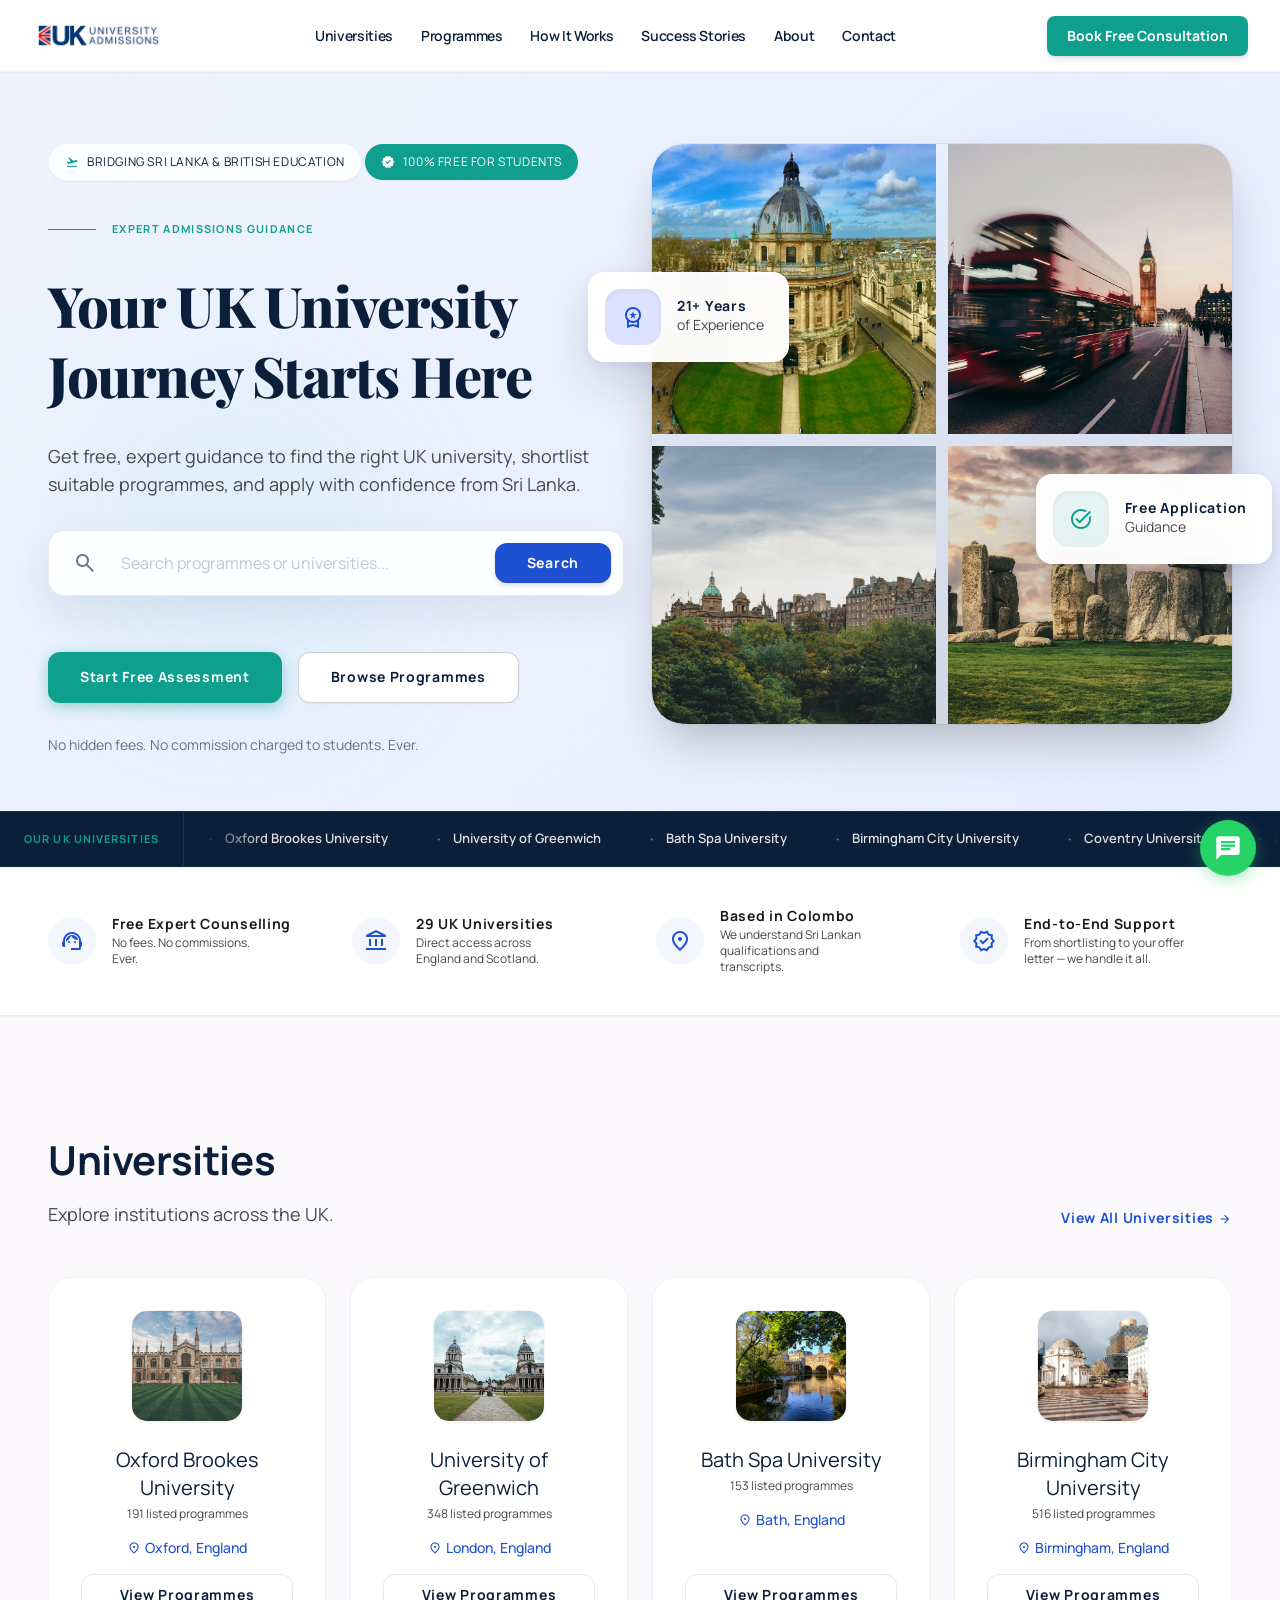
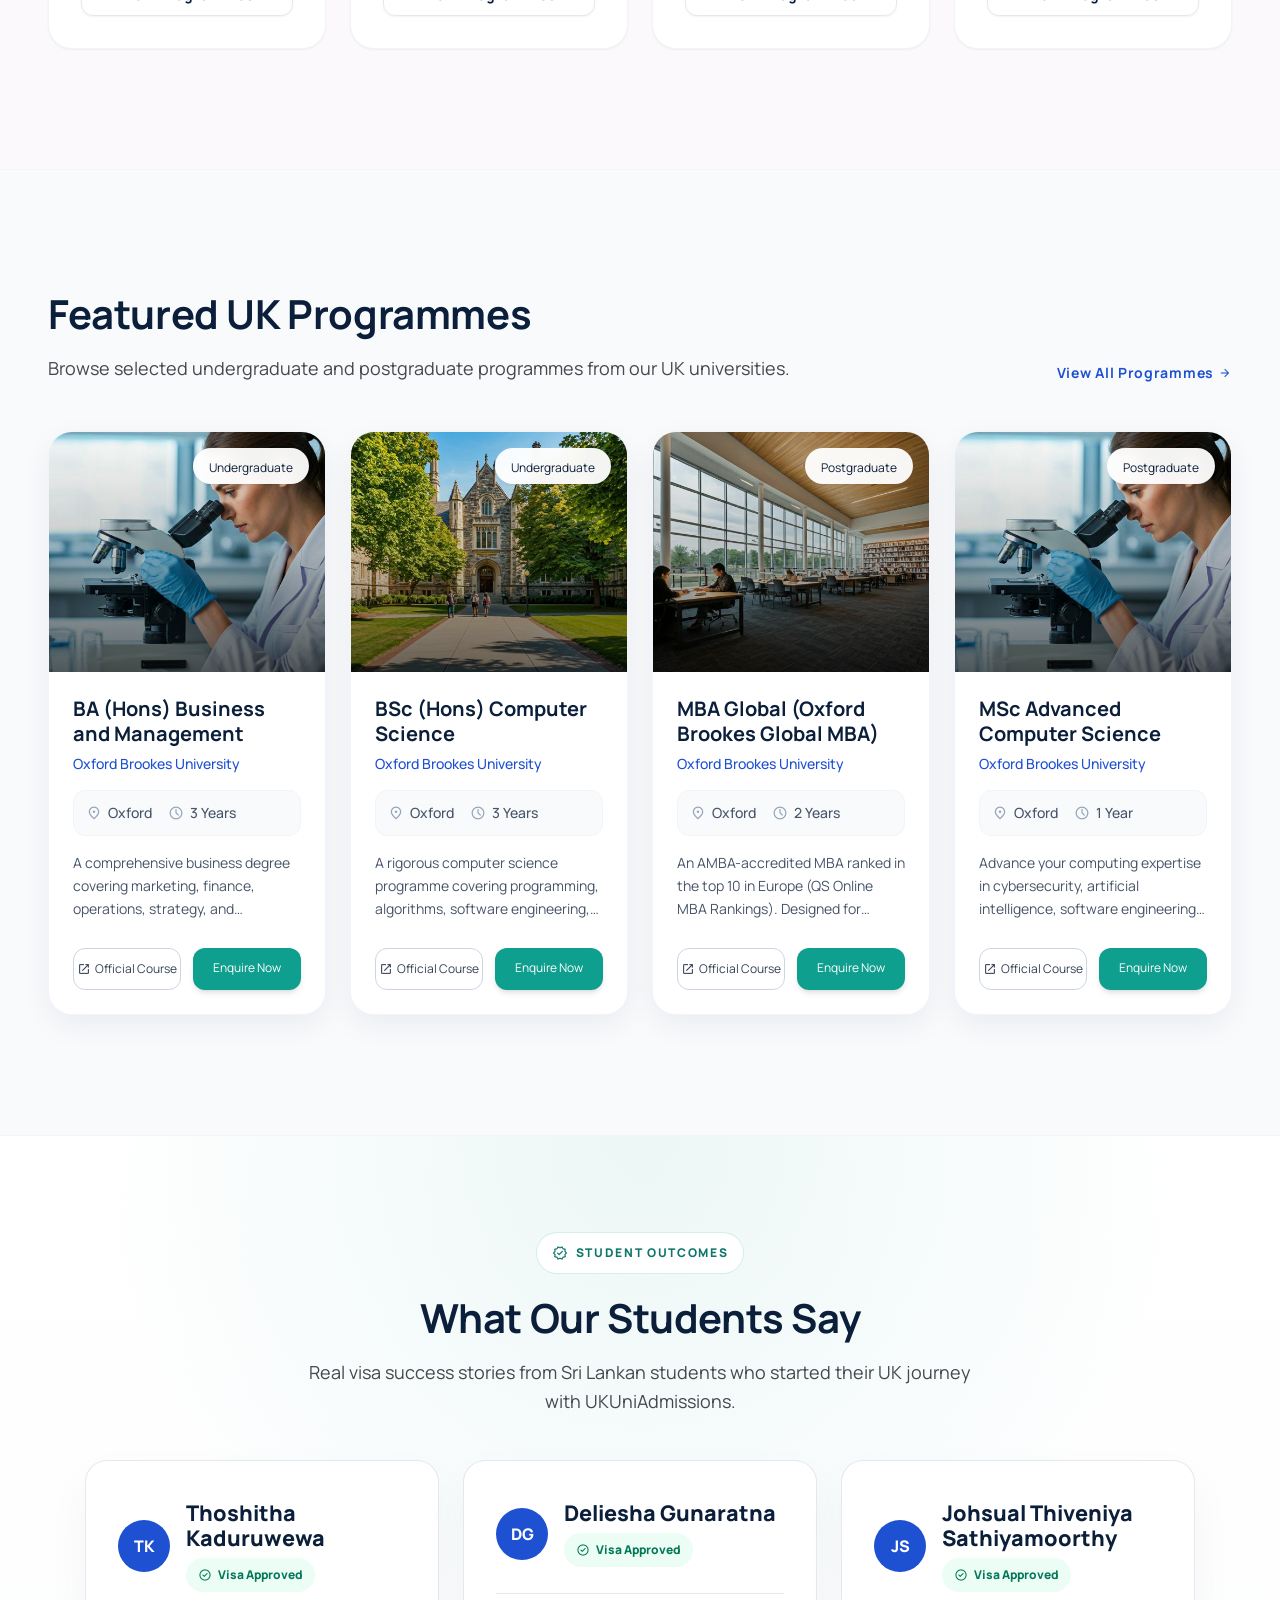
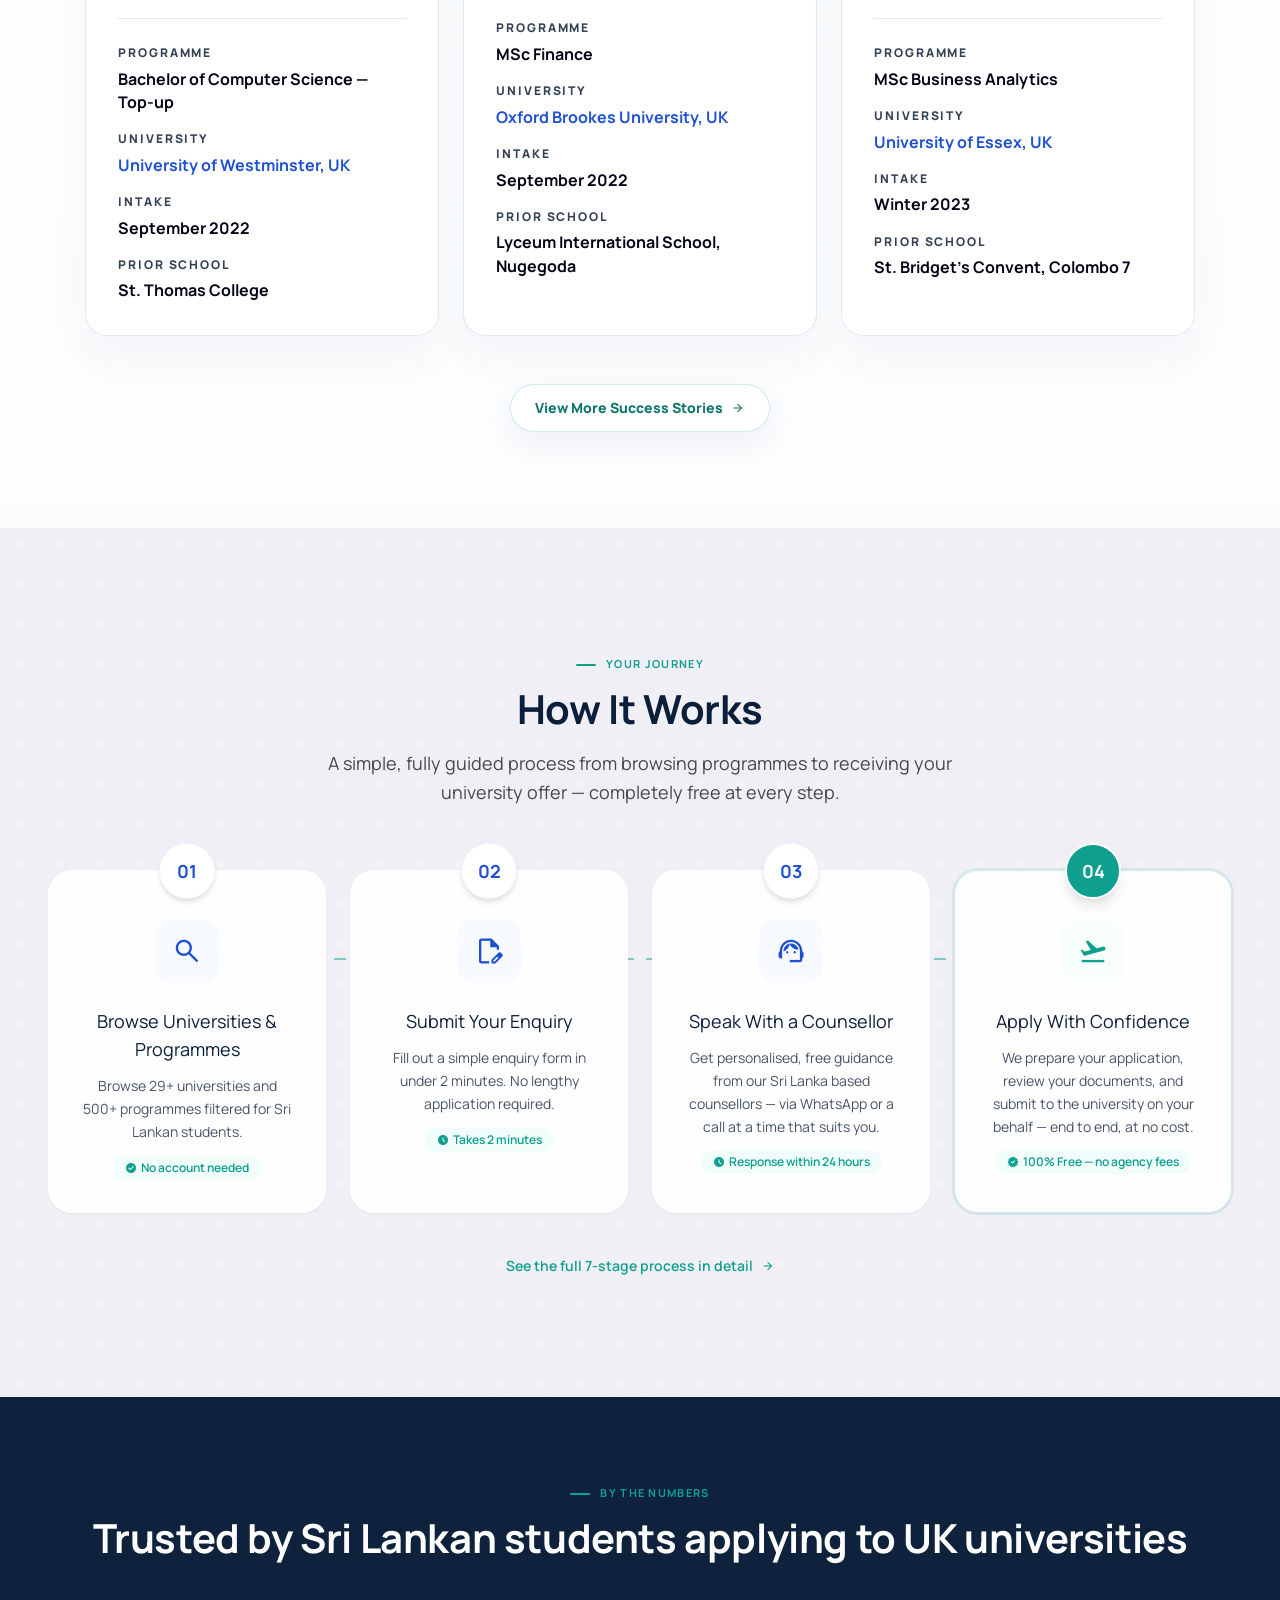
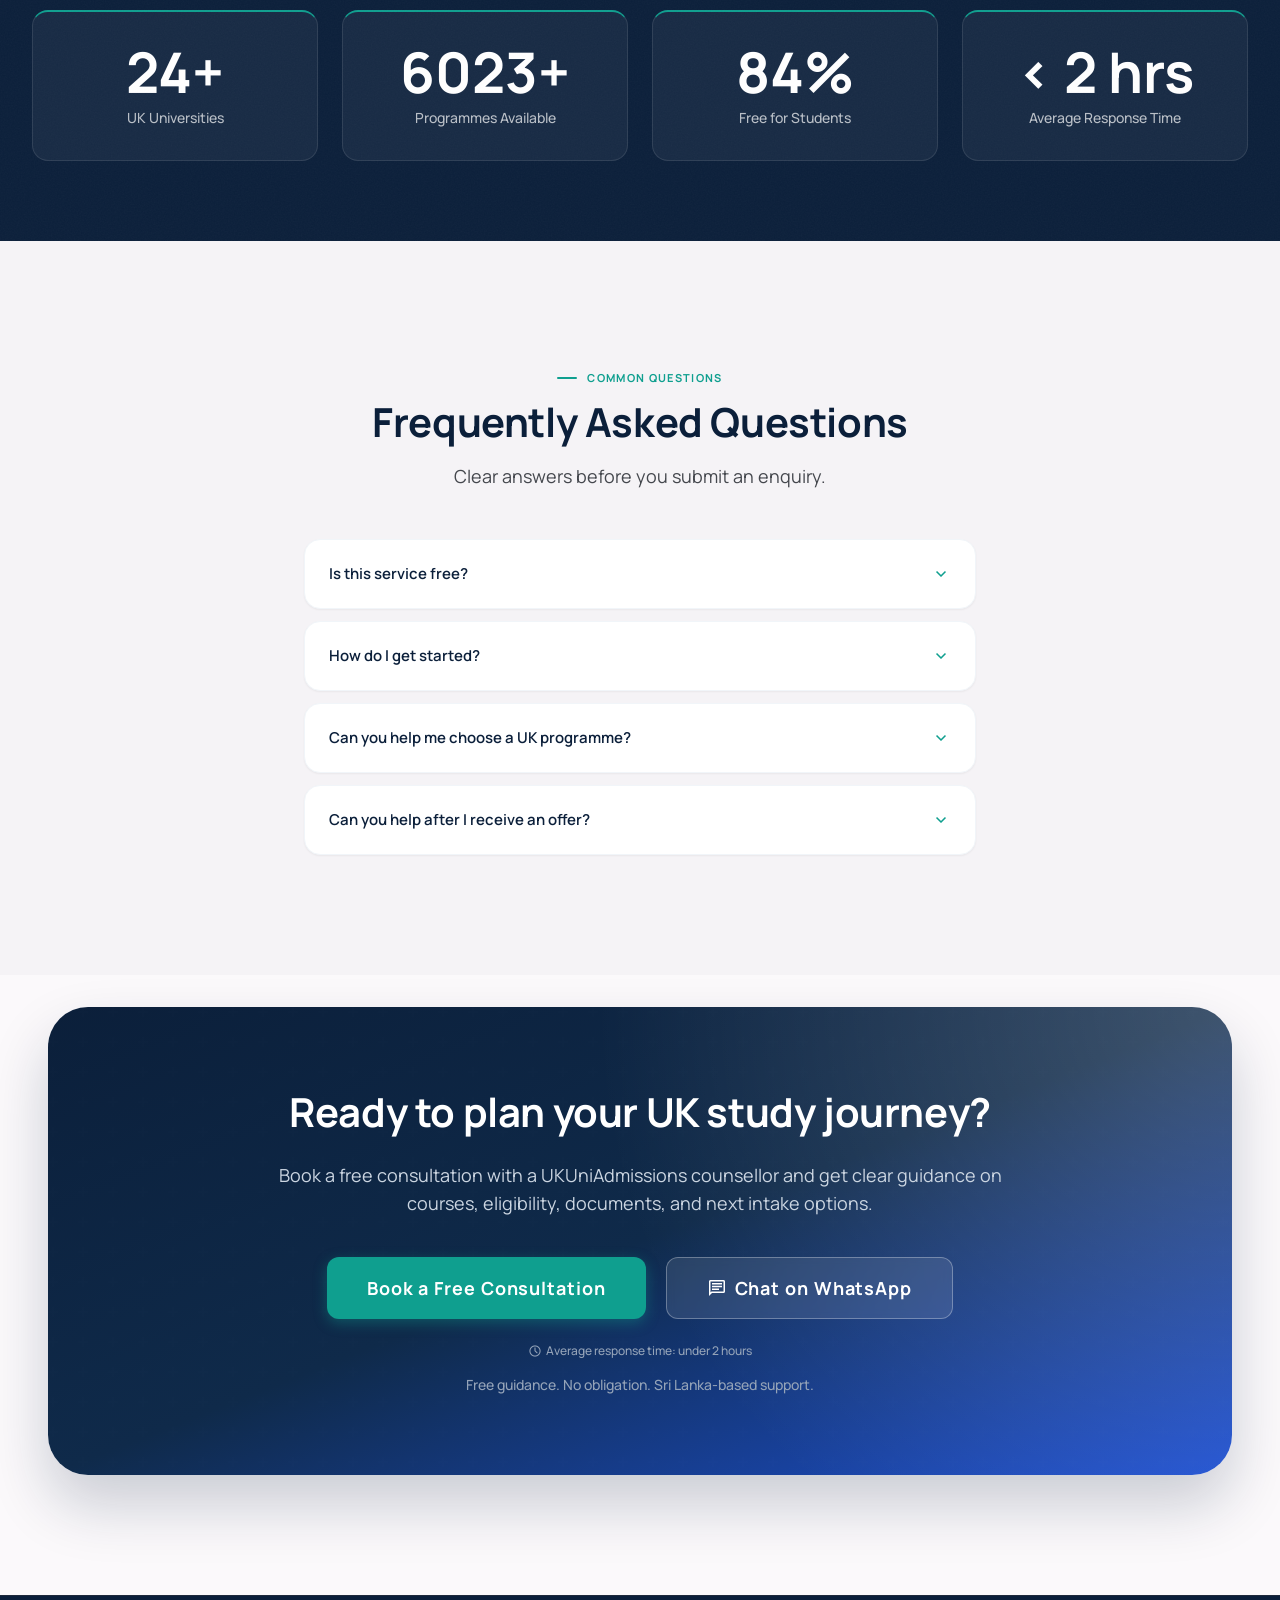
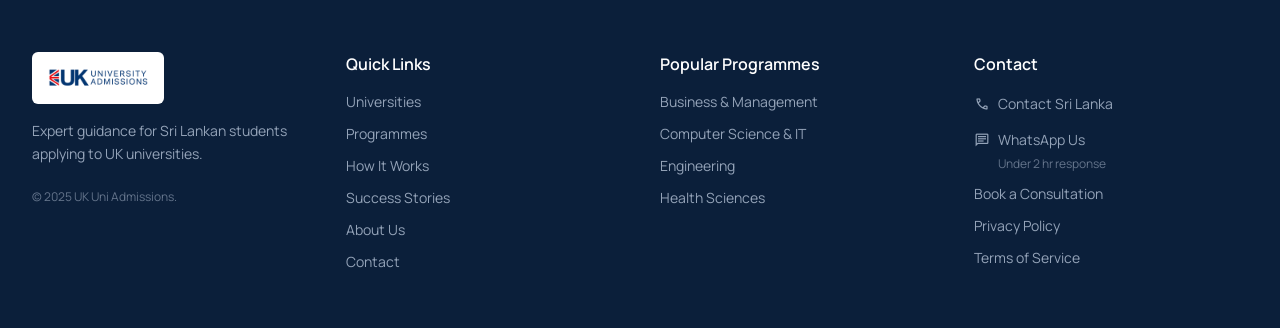
==== commit b8625686: "Replace old domain with ukuniadmissions.com and fill address placeholders - Replace all references t" ====
--- a/index.html
+++ b/index.html
@@ -15,13 +15,13 @@
 <link rel="preload" href="assets/uk-oxford.jpg" as="image" fetchpriority="high"/>
 <link rel="preload" href="assets/uk-bigben.jpg" as="image"/>
 <link rel="preload" href="assets/ukuni-admissions-logo.png" as="image"/>
-<link rel="canonical" href="https://ukadmissions.co.uk/"/>
+<link rel="canonical" href="https://ukuniadmissions.com/"/>
 <meta property="og:type" content="website"/>
 <meta property="og:site_name" content="UK Uni Admissions"/>
-<meta property="og:url" content="https://ukadmissions.co.uk/"/>
+<meta property="og:url" content="https://ukuniadmissions.com/"/>
 <meta property="og:title" content="UK University Admissions for Sri Lankan Students | UK Uni Admissions"/>
 <meta property="og:description" content="Free UK university admissions guidance for Sri Lankan students. Browse programmes from 29 UK universities."/>
-<meta property="og:image" content="https://ukadmissions.co.uk/assets/og-image.jpg"/>
+<meta property="og:image" content="https://ukuniadmissions.com/assets/og-image.jpg"/>
 <meta property="og:image:width" content="1200"/>
 <meta property="og:image:height" content="630"/>
 <meta property="og:image:alt" content="UK Uni Admissions - Study in the UK from Sri Lanka"/>
@@ -29,7 +29,7 @@
 <meta name="twitter:card" content="summary_large_image"/>
 <meta name="twitter:title" content="UK University Admissions for Sri Lankan Students | UK Uni Admissions"/>
 <meta name="twitter:description" content="Free UK university admissions guidance for Sri Lankan students. Browse UK programmes with expert support."/>
-<meta name="twitter:image" content="https://ukadmissions.co.uk/assets/og-image.jpg"/>
+<meta name="twitter:image" content="https://ukuniadmissions.com/assets/og-image.jpg"/>
 <meta name="twitter:image:alt" content="UK Uni Admissions - Study in the UK"/>
 <script type="application/ld+json">
 {
@@ -37,8 +37,8 @@
   "@type": "EducationalOrganization",
   "name": "UK Uni Admissions",
   "alternateName": "UKUniAdmissions",
-  "url": "https://ukadmissions.co.uk/",
-  "logo": "https://ukadmissions.co.uk/assets/ukuni-admissions-logo.png",
+  "url": "https://ukuniadmissions.com/",
+  "logo": "https://ukuniadmissions.com/assets/ukuni-admissions-logo.png",
   "description": "Free UK university admissions guidance for Sri Lankan students.",
   "areaServed": {
     "@type": "Country",
@@ -52,14 +52,14 @@
   "@context": "https://schema.org",
   "@type": "LocalBusiness",
   "name": "UK Uni Admissions",
-  "url": "https://ukadmissions.co.uk/",
-  "logo": "https://ukadmissions.co.uk/assets/ukuni-admissions-logo.png",
+  "url": "https://ukuniadmissions.com/",
+  "logo": "https://ukuniadmissions.com/assets/ukuni-admissions-logo.png",
   "description": "Free UK university admissions guidance for Sri Lankan students.",
   "address": {
     "@type": "PostalAddress",
-    "streetAddress": "[PLACEHOLDER: street address]",
+    "streetAddress": "290, 1st Floor, Galle Road, Mount Lavinia",
     "addressLocality": "Colombo",
-    "postalCode": "[PLACEHOLDER: postal code]",
+    "postalCode": "10350",
     "addressCountry": "LK"
   },
   "areaServed": "LK",
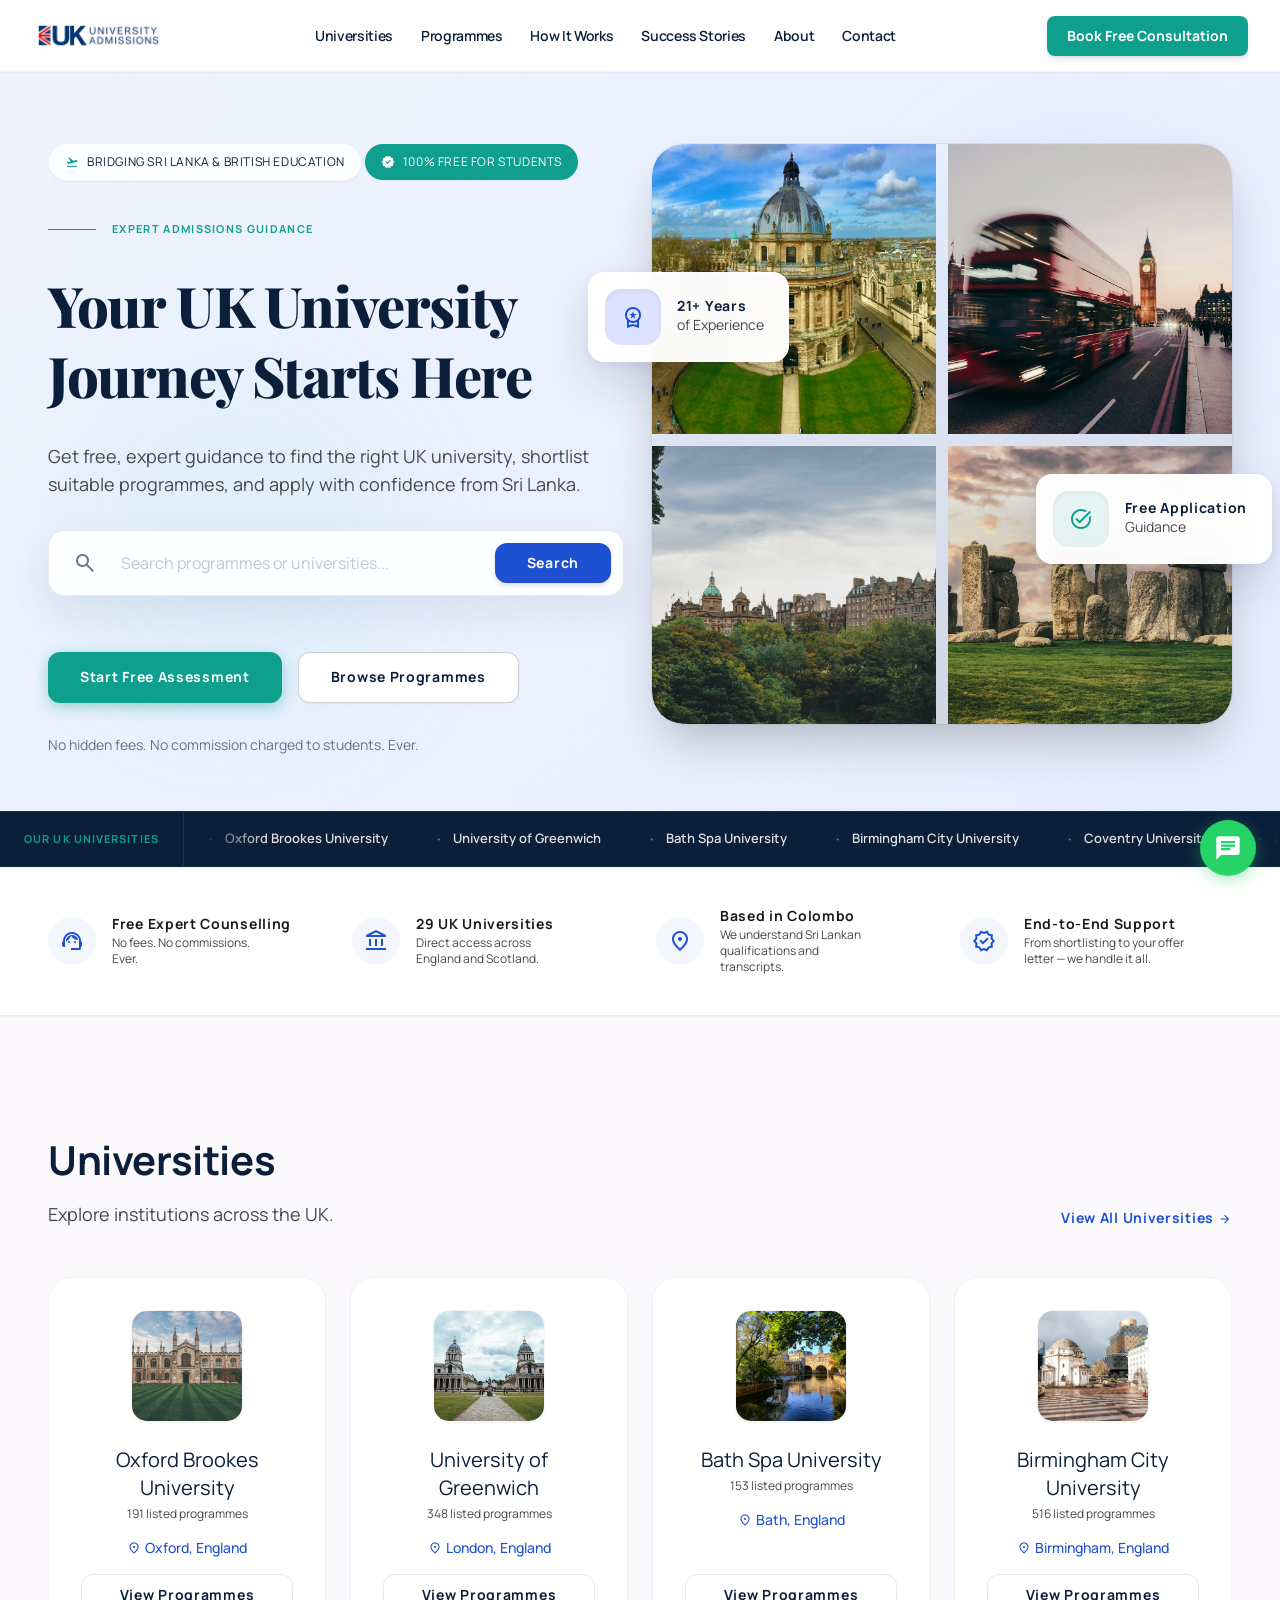
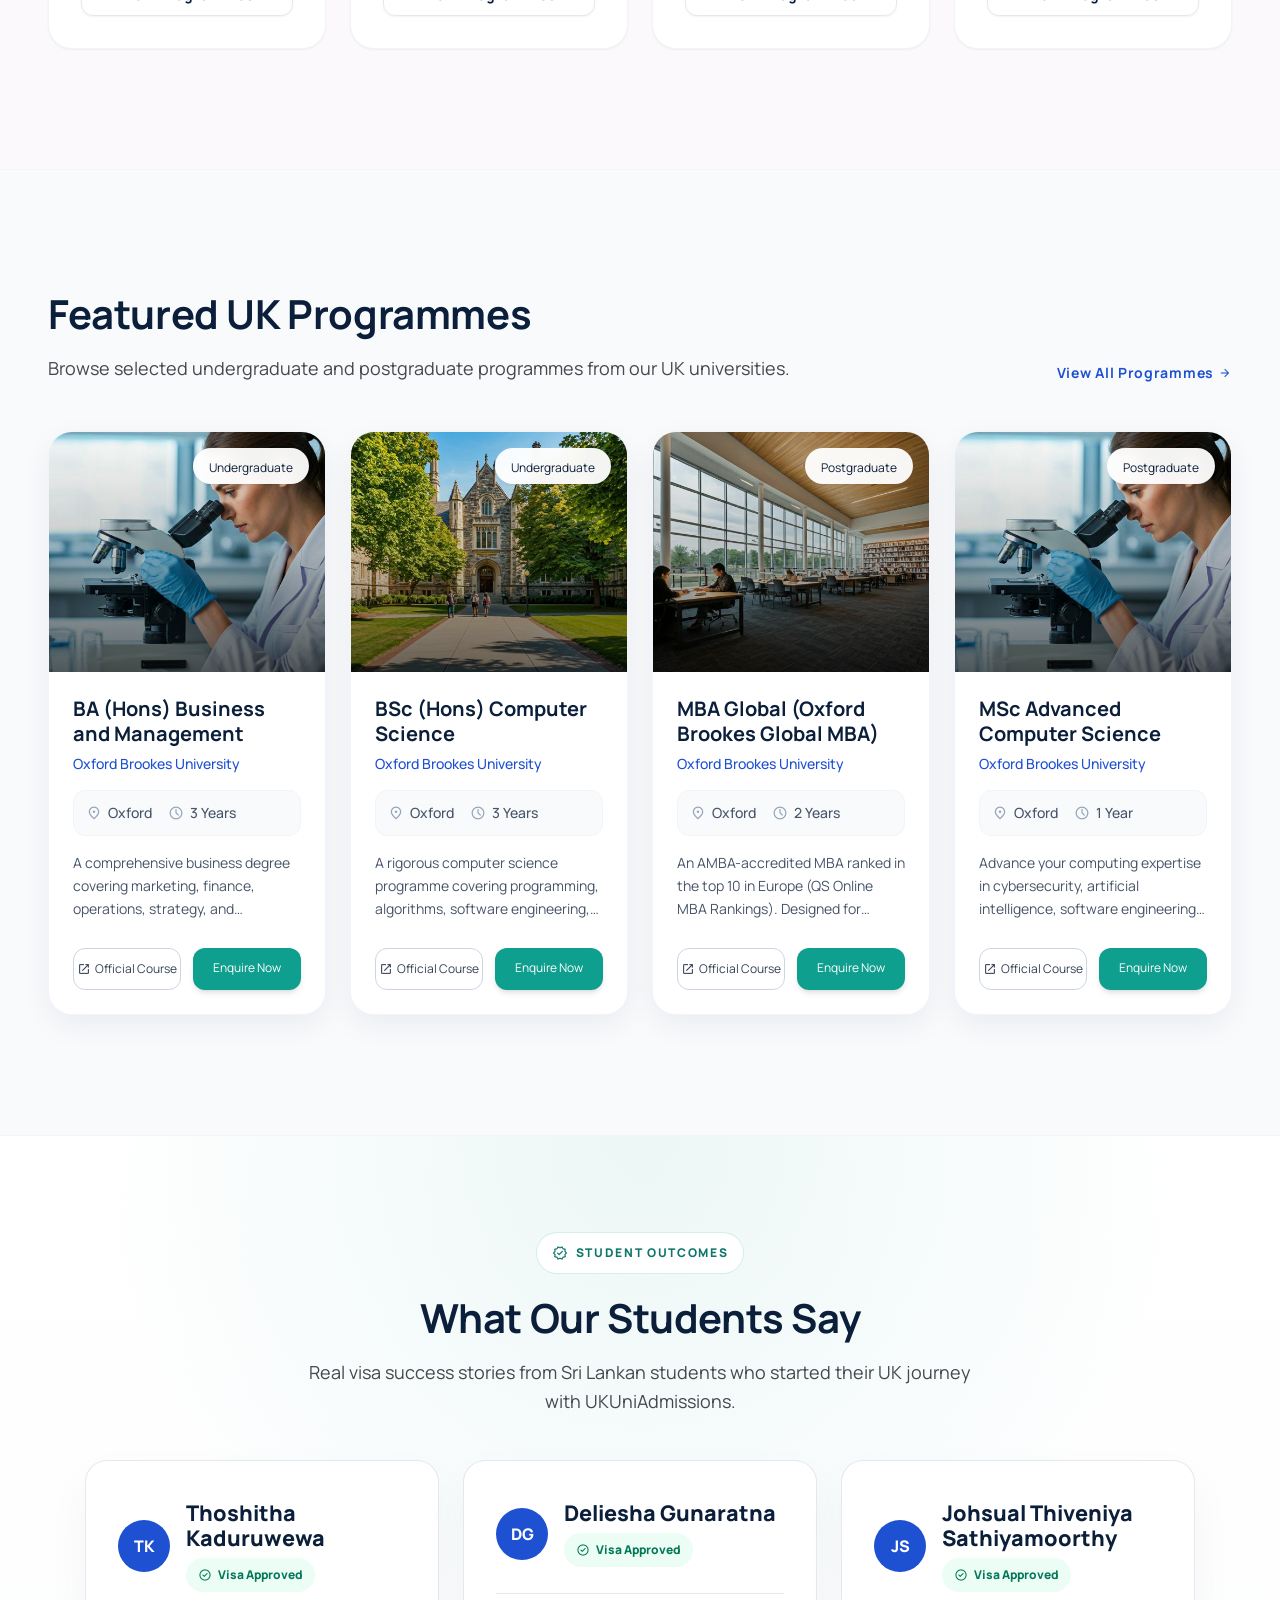
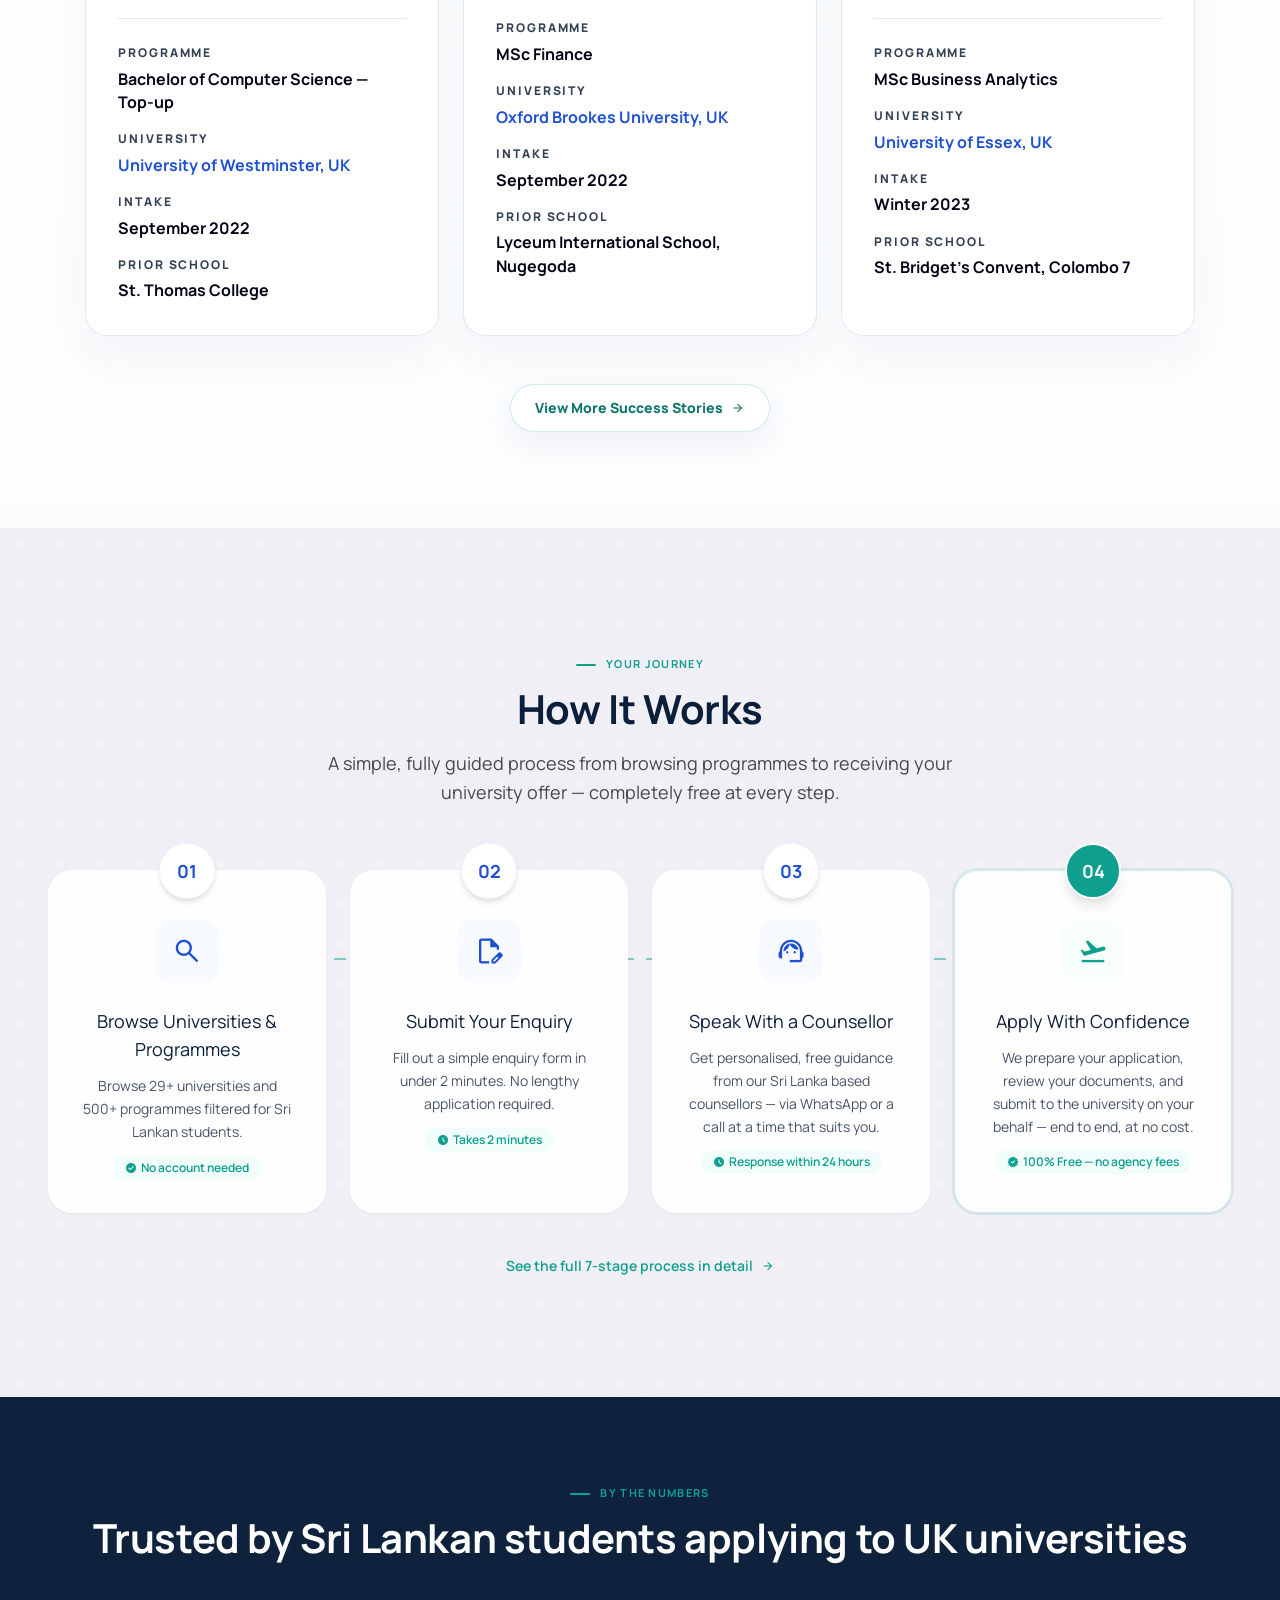
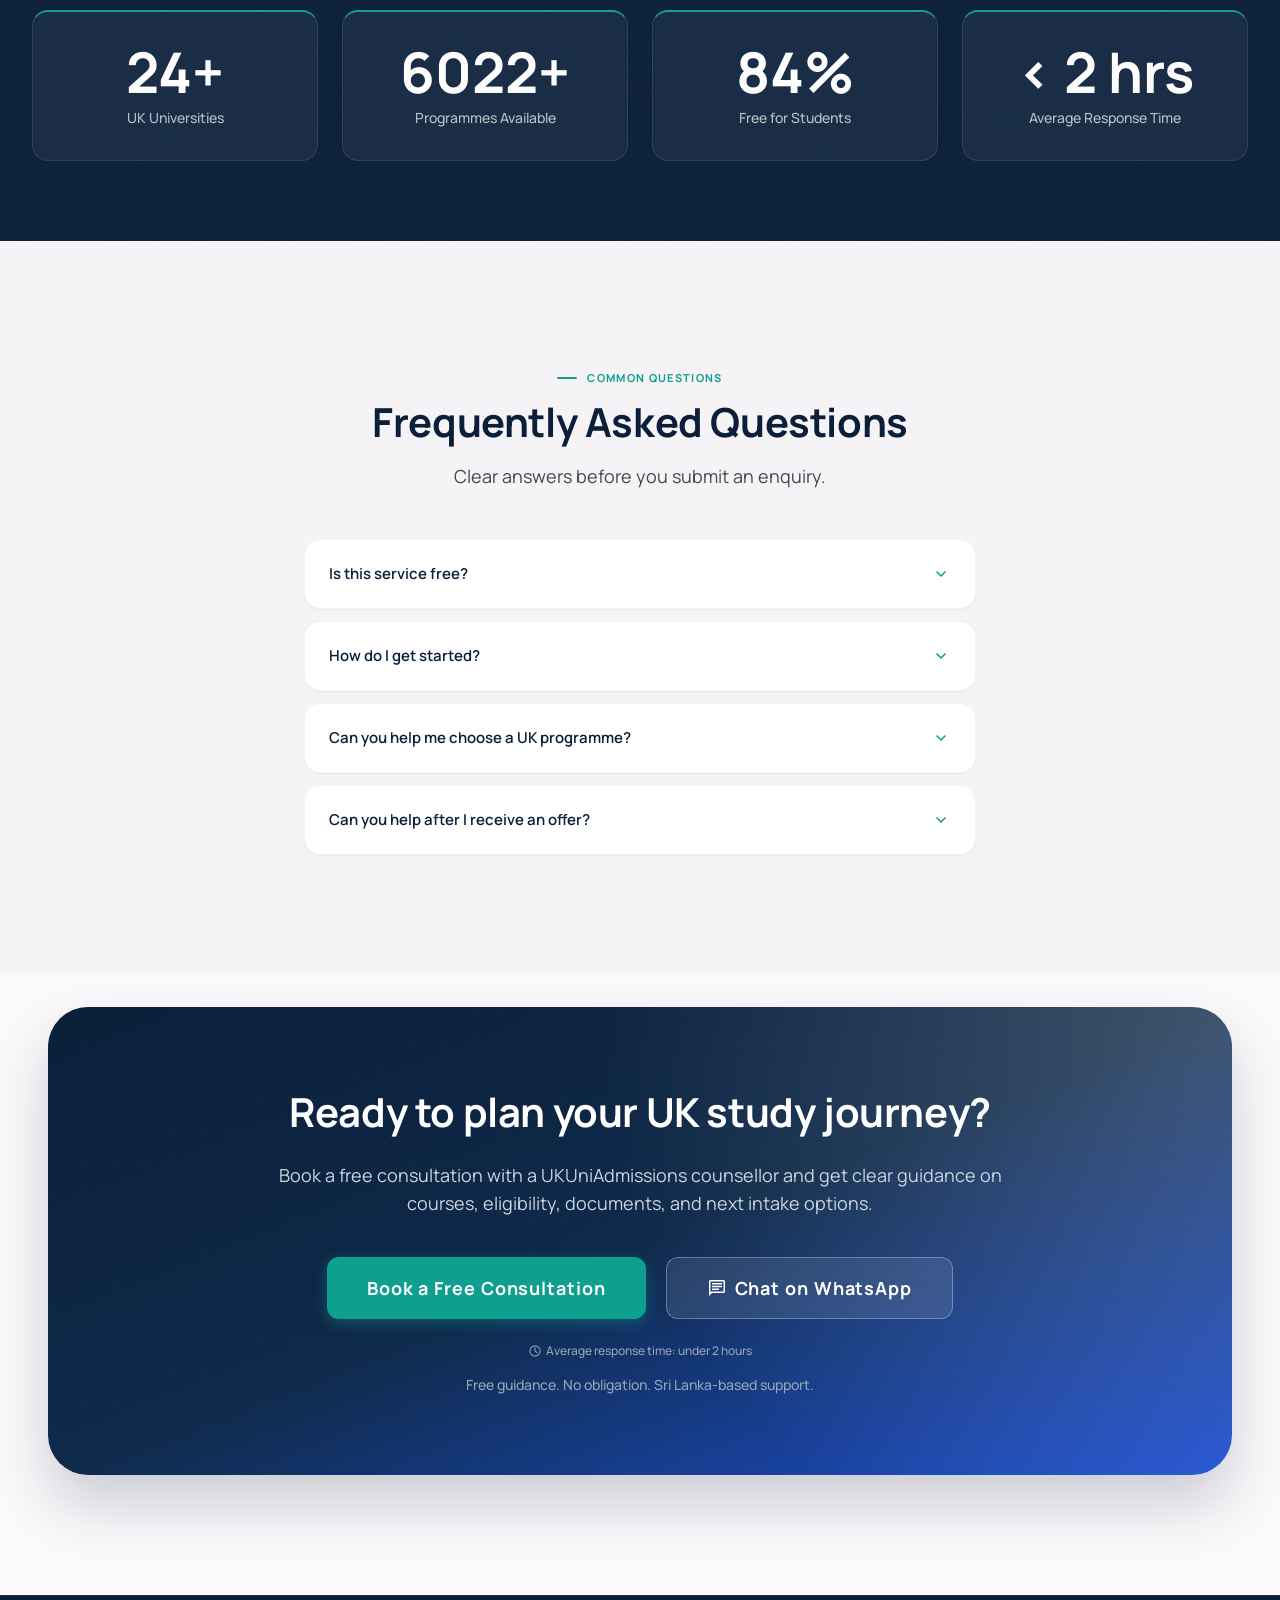
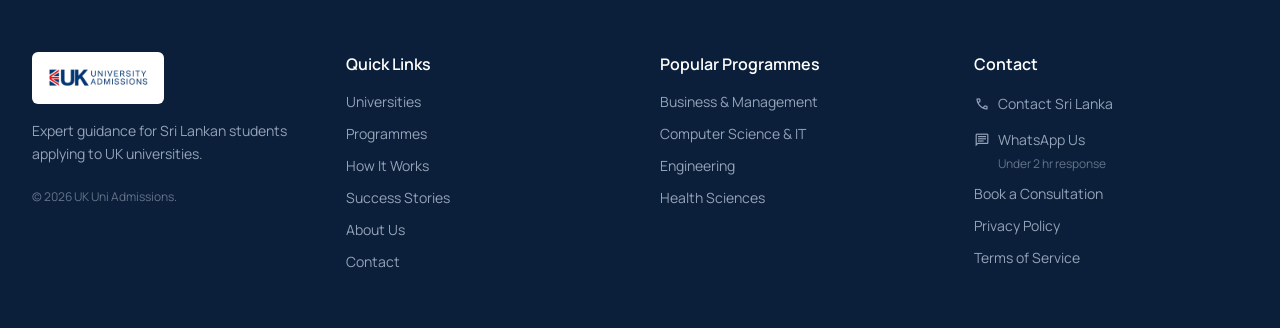
==== commit ada6b76e: "Fix copyright encoding, update year to 2026, add www to canonicals, refresh intake dates - Fix Â© en" ====
--- a/index.html
+++ b/index.html
@@ -15,10 +15,10 @@
 <link rel="preload" href="assets/uk-oxford.jpg" as="image" fetchpriority="high"/>
 <link rel="preload" href="assets/uk-bigben.jpg" as="image"/>
 <link rel="preload" href="assets/ukuni-admissions-logo.png" as="image"/>
-<link rel="canonical" href="https://ukuniadmissions.com/"/>
+<link rel="canonical" href="https://www.ukuniadmissions.com/"/>
 <meta property="og:type" content="website"/>
 <meta property="og:site_name" content="UK Uni Admissions"/>
-<meta property="og:url" content="https://ukuniadmissions.com/"/>
+<meta property="og:url" content="https://www.ukuniadmissions.com/"/>
 <meta property="og:title" content="UK University Admissions for Sri Lankan Students | UK Uni Admissions"/>
 <meta property="og:description" content="Free UK university admissions guidance for Sri Lankan students. Browse programmes from 29 UK universities."/>
 <meta property="og:image" content="https://ukuniadmissions.com/assets/og-image.jpg"/>
@@ -1025,7 +1025,7 @@
         <img loading="lazy" src="assets/ukuni-admissions-logo.png" alt="UK Uni Admissions" class="h-9 w-auto object-contain" width="270" height="90"/>
       </a>
       <p class="text-slate-400 mb-6 leading-relaxed">Expert guidance for Sri Lankan students applying to UK universities.</p>
-      <p class="text-xs text-slate-500">&copy; 2025 UK Uni Admissions.</p>
+      <p class="text-xs text-slate-500">&copy; 2026 UK Uni Admissions.</p>
     </div>
     <div>
       <h3 class="text-white font-semibold mb-4 text-base">Quick Links</h3>
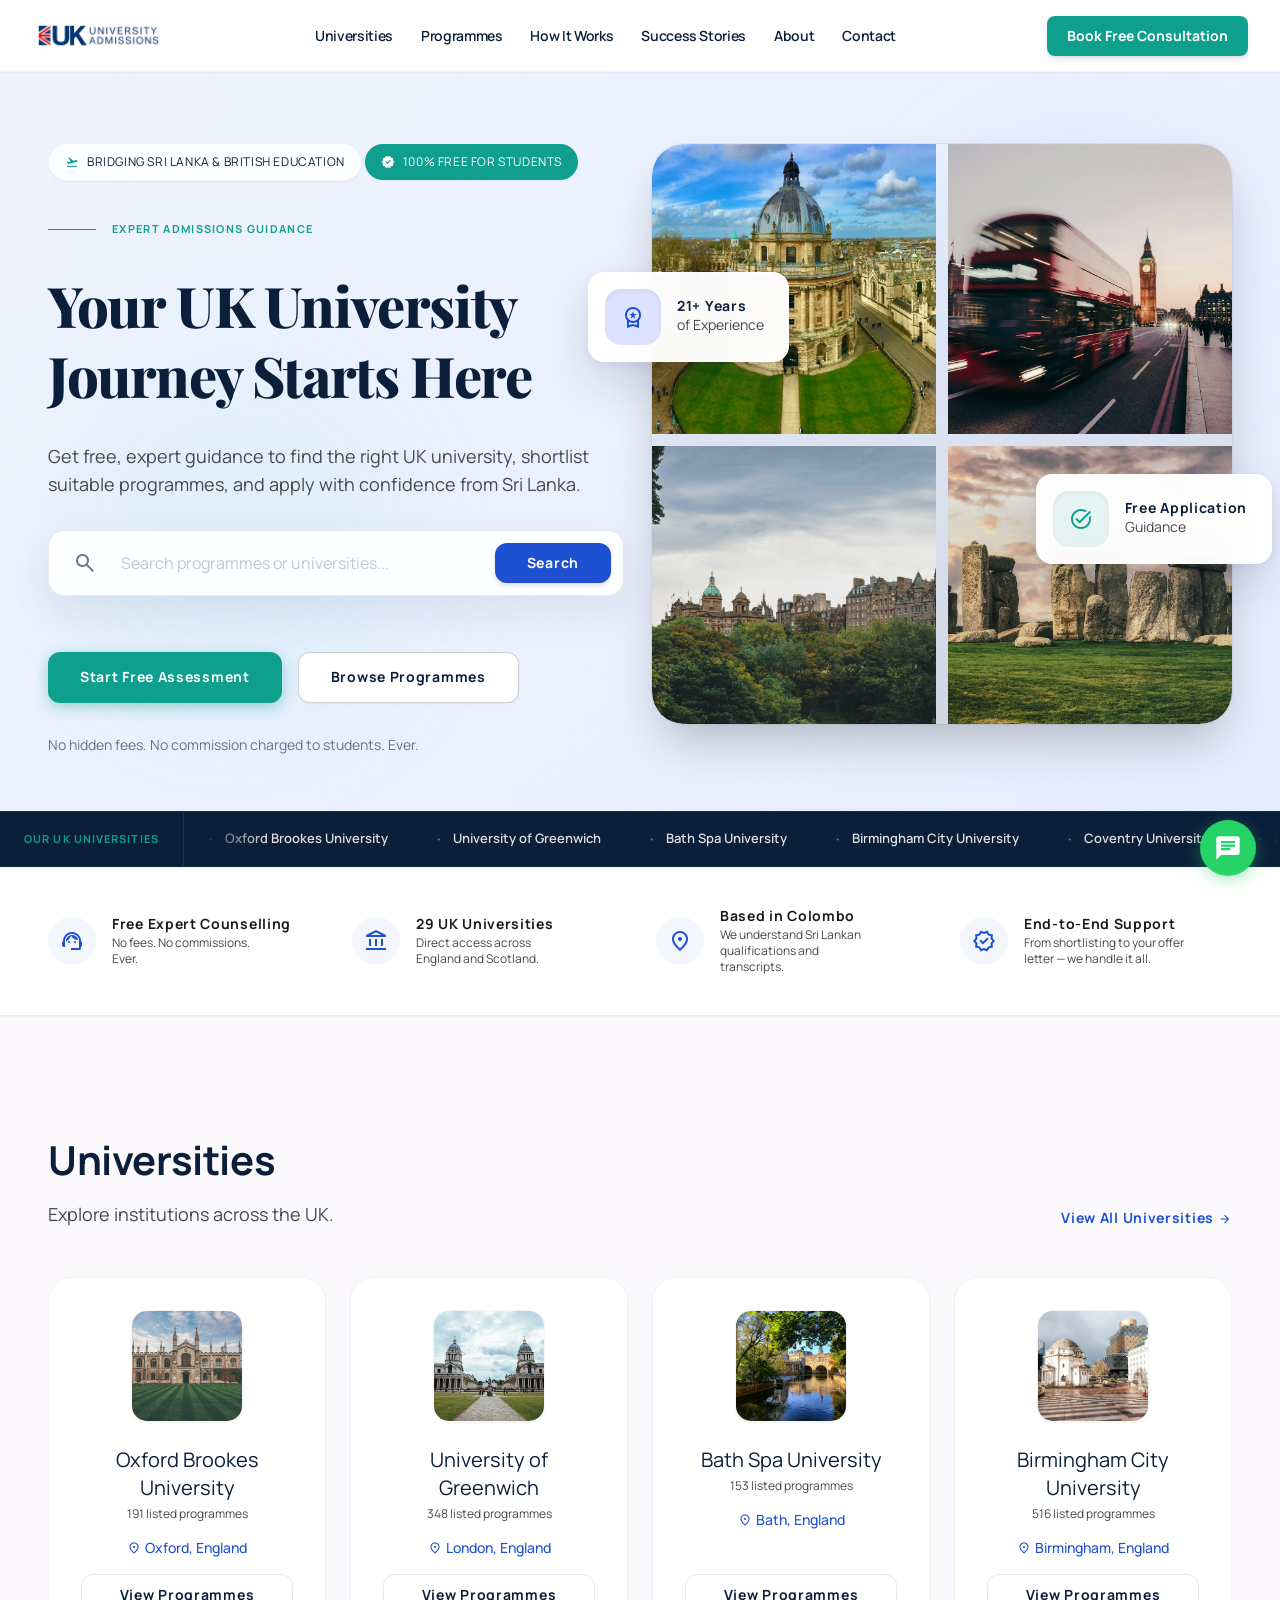
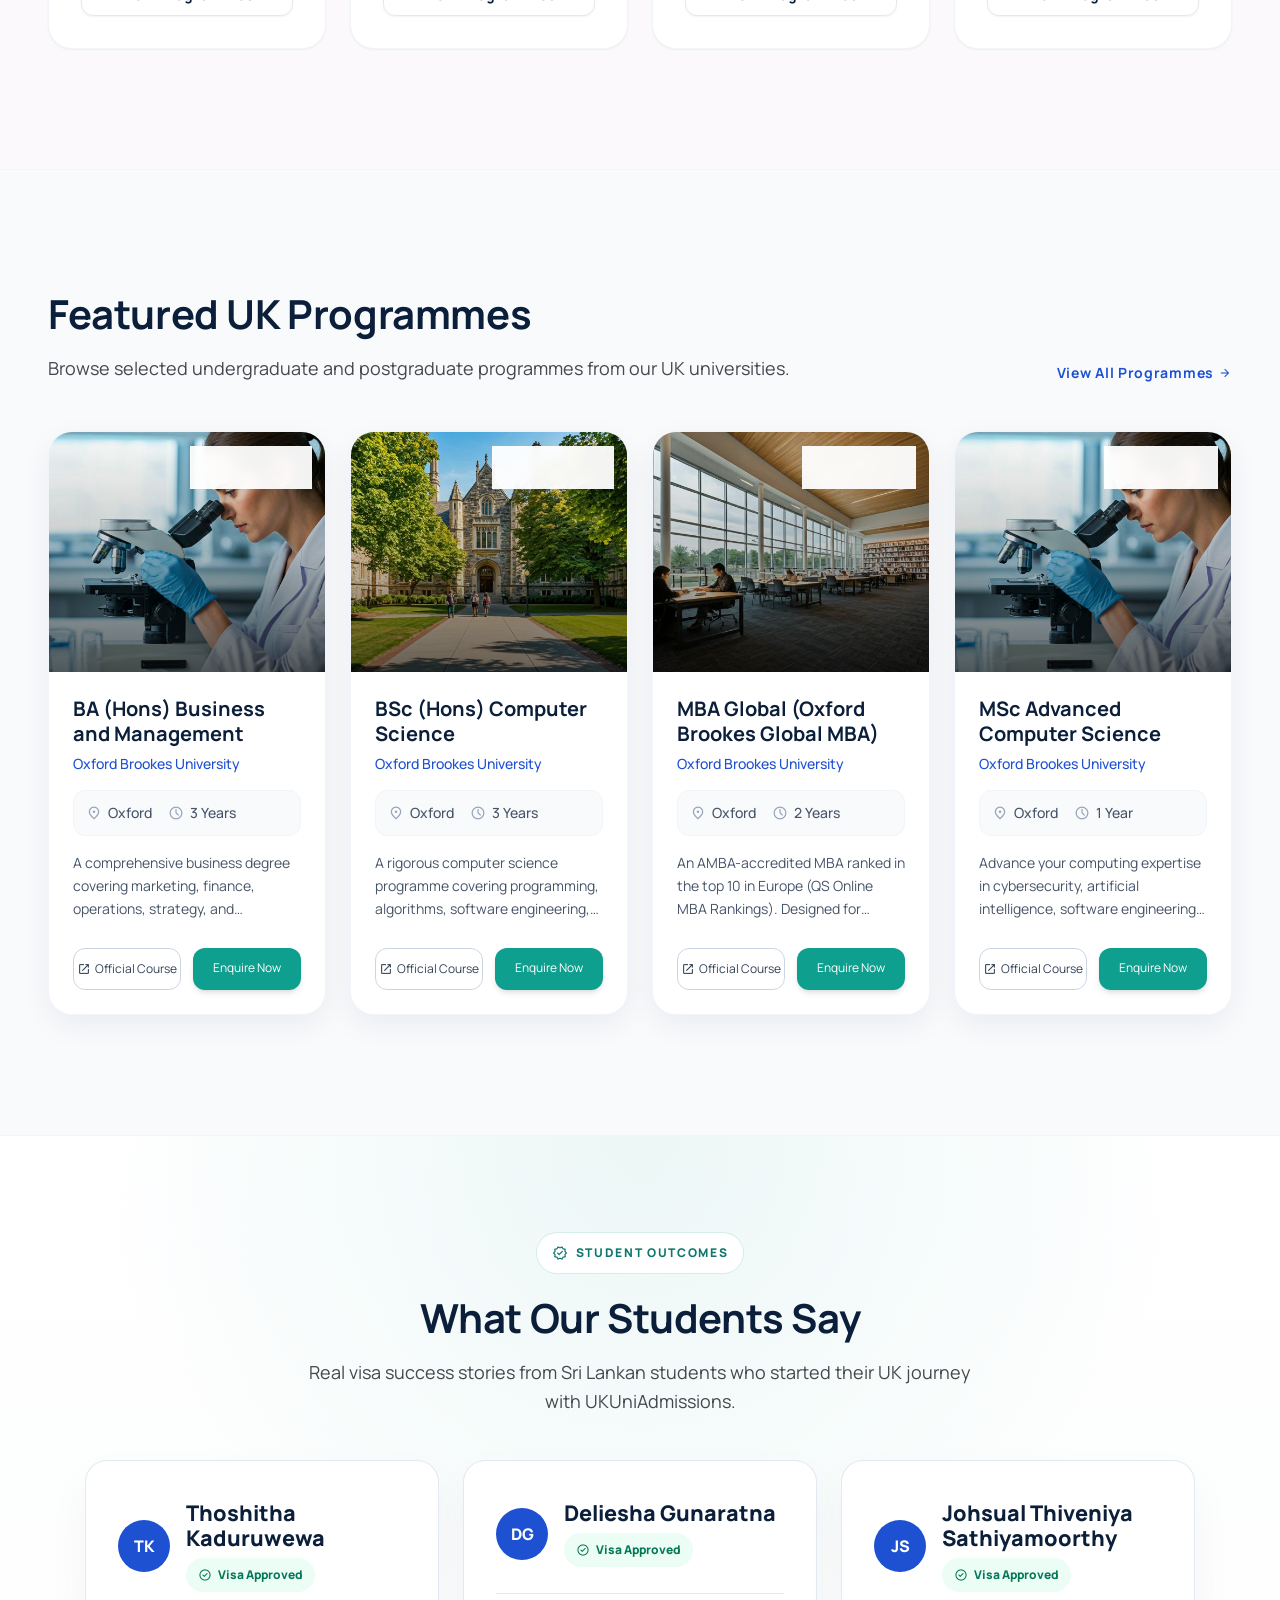
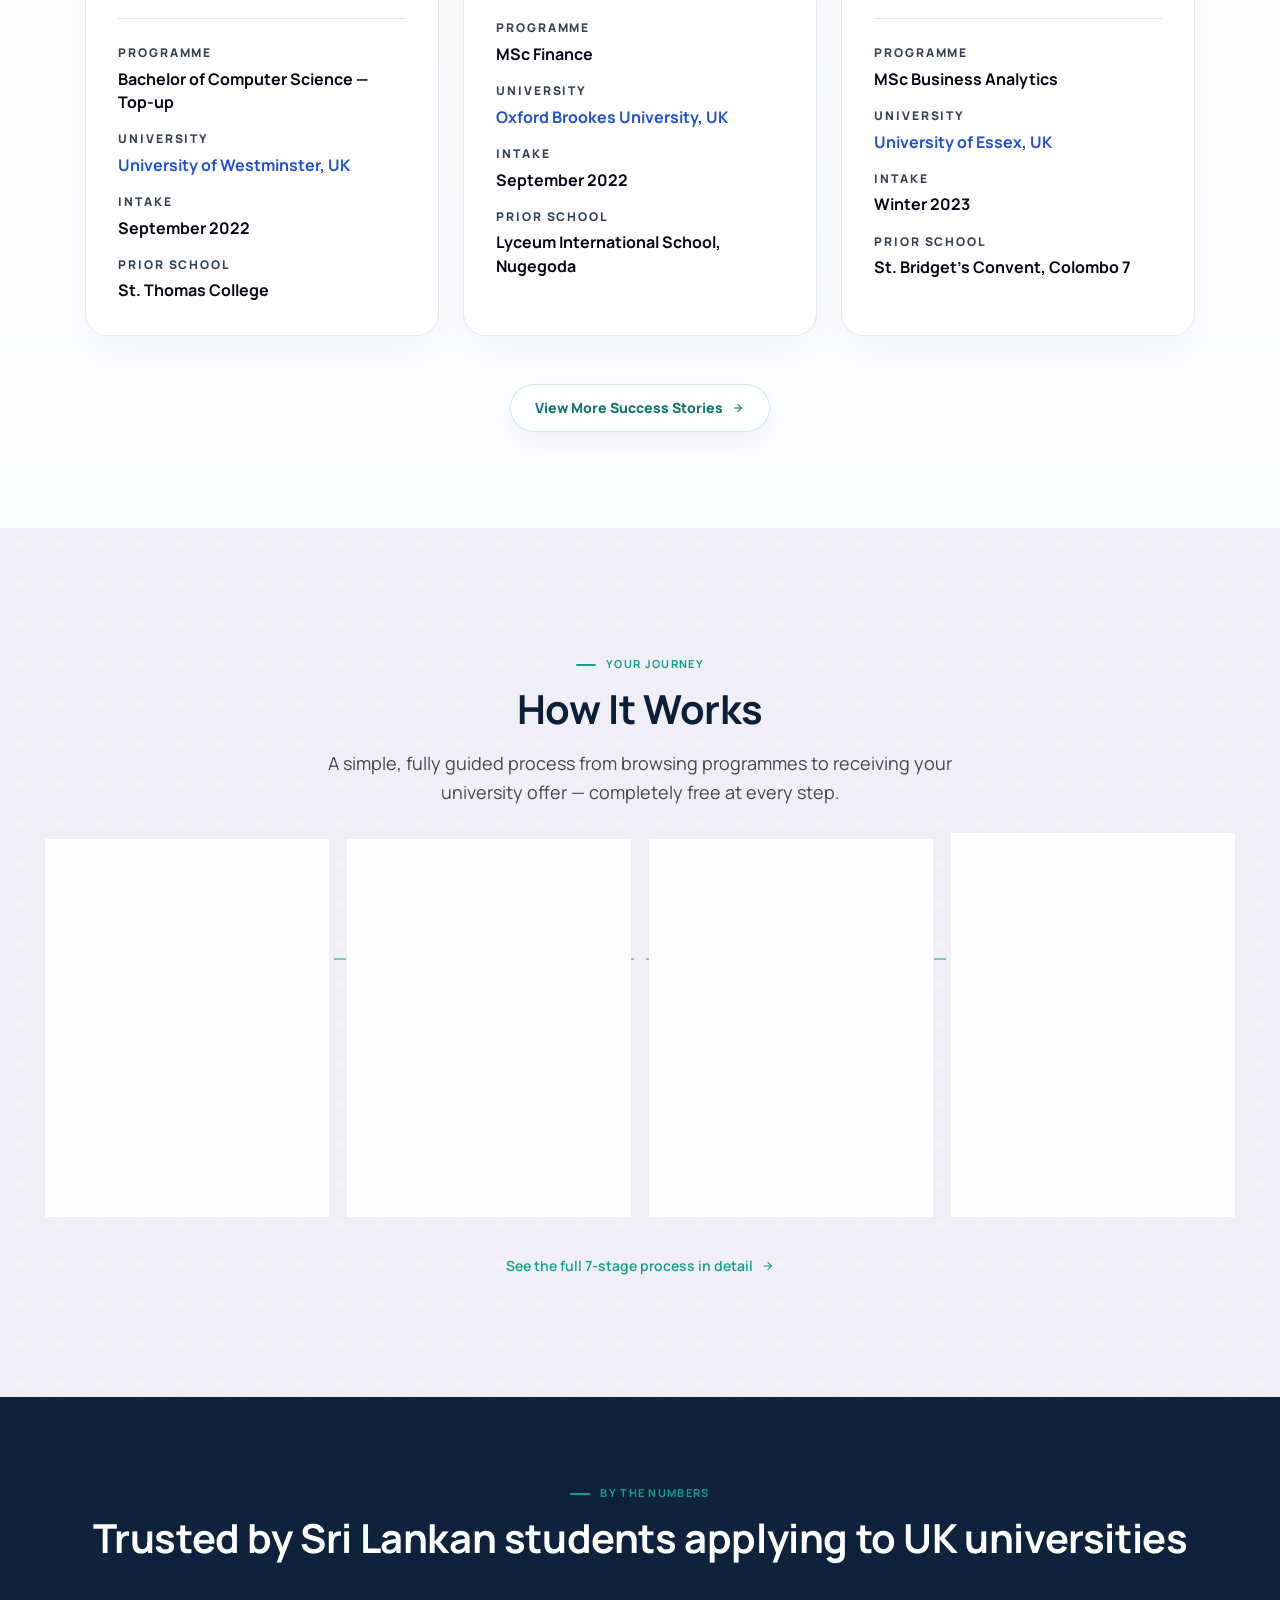
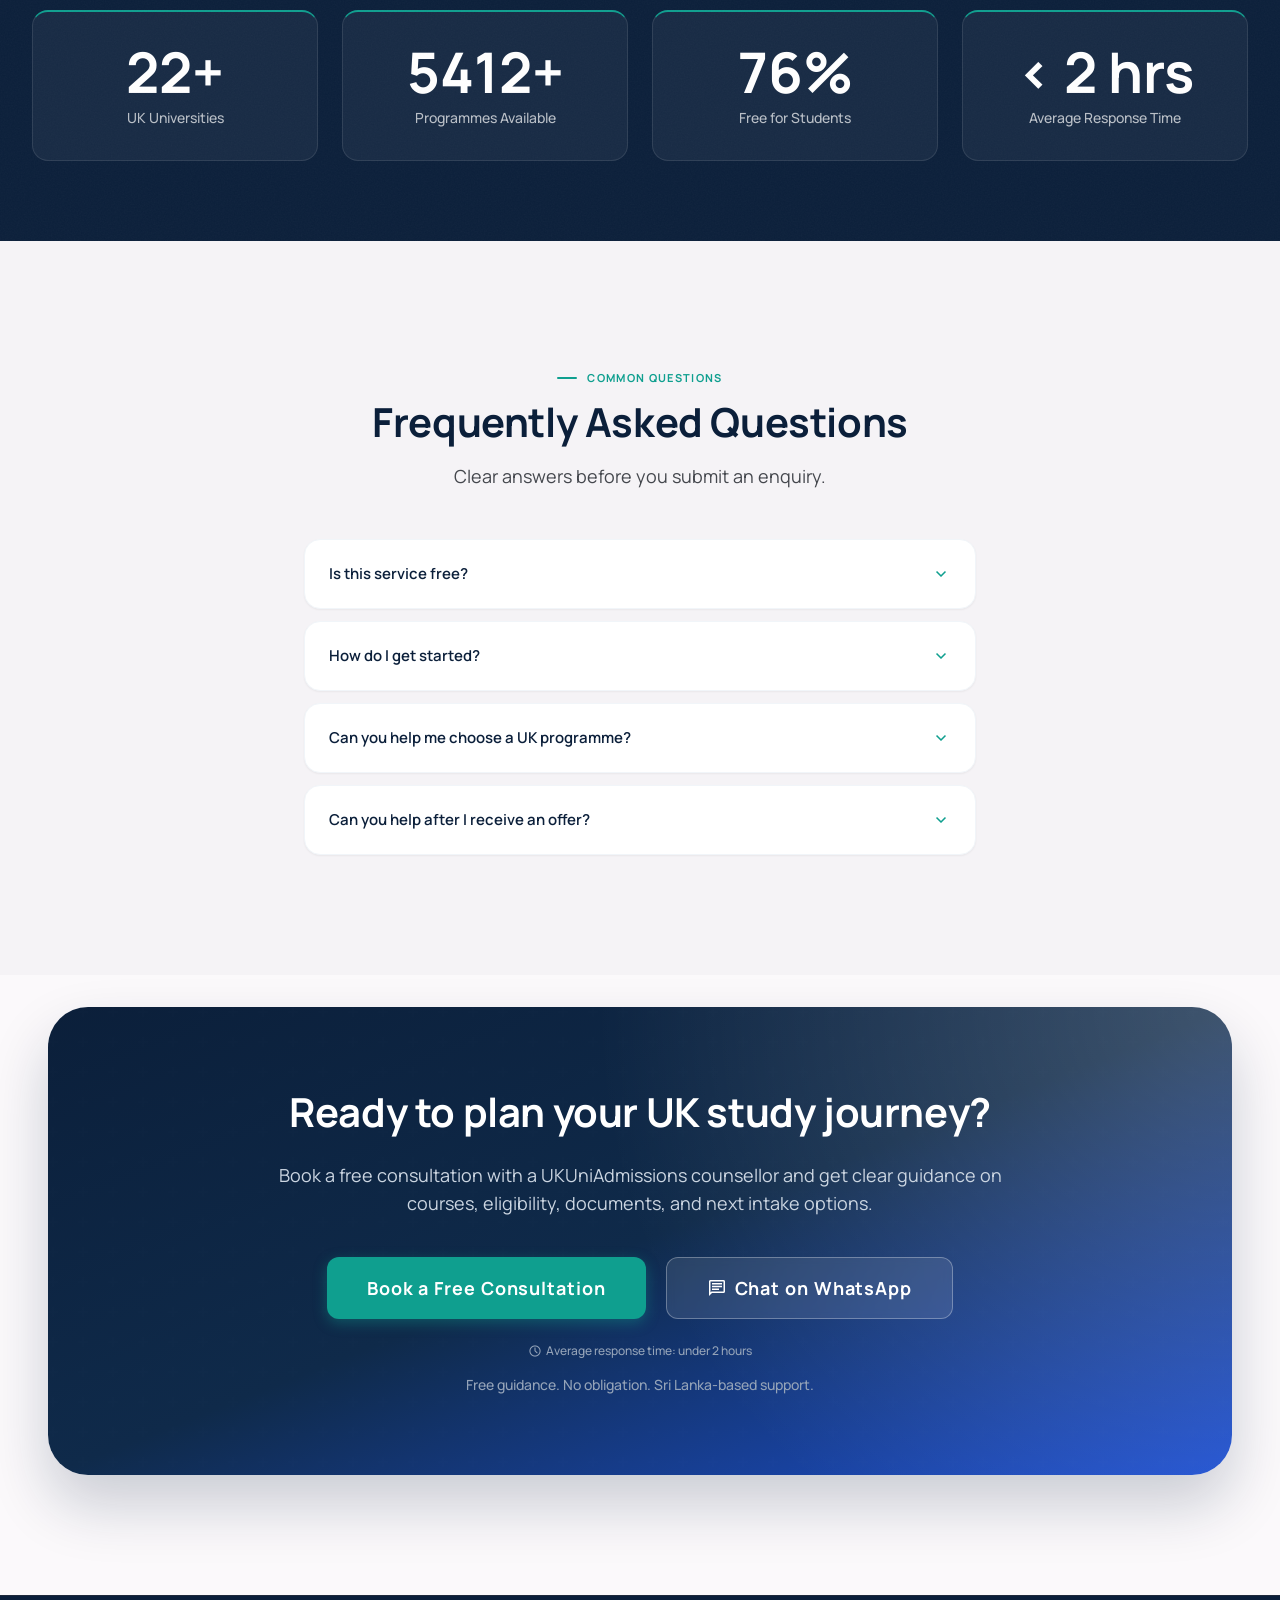
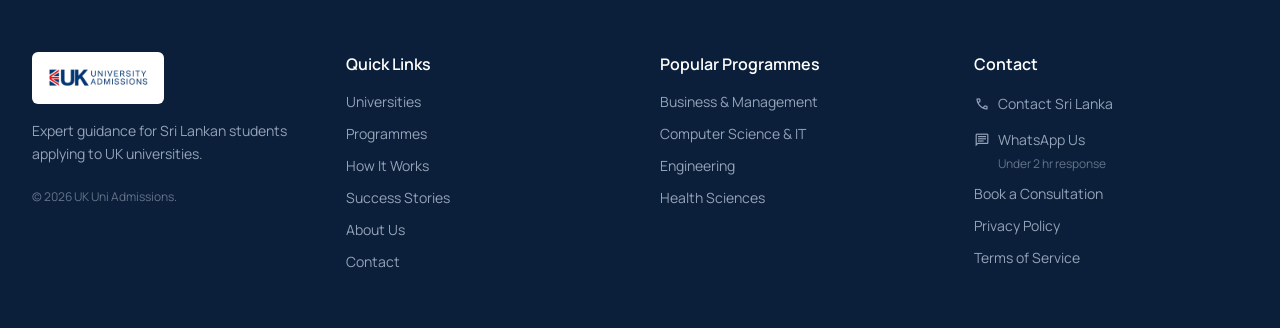
==== commit 3e0555dc: "Link footer programmes to filtered results" ====
--- a/index.html
+++ b/index.html
@@ -1041,10 +1041,10 @@
     <div>
       <h3 class="text-white font-semibold mb-4 text-base">Popular Programmes</h3>
       <ul class="space-y-3">
-        <li><a href="programmes.html" class="text-slate-400 hover:text-[#0F9F8F] transition-colors block">Business &amp; Management</a></li>
-        <li><a href="programmes.html" class="text-slate-400 hover:text-[#0F9F8F] transition-colors block">Computer Science &amp; IT</a></li>
-        <li><a href="programmes.html" class="text-slate-400 hover:text-[#0F9F8F] transition-colors block">Engineering</a></li>
-        <li><a href="programmes.html" class="text-slate-400 hover:text-[#0F9F8F] transition-colors block">Health Sciences</a></li>
+        <li><a href="programmes.html?subject=Business%20%26%20Management" class="text-slate-400 hover:text-[#0F9F8F] transition-colors block">Business &amp; Management</a></li>
+        <li><a href="programmes.html?subject=Computer%20Science" class="text-slate-400 hover:text-[#0F9F8F] transition-colors block">Computer Science &amp; IT</a></li>
+        <li><a href="programmes.html?subject=Engineering" class="text-slate-400 hover:text-[#0F9F8F] transition-colors block">Engineering</a></li>
+        <li><a href="programmes.html?subject=Health%20Sciences" class="text-slate-400 hover:text-[#0F9F8F] transition-colors block">Health Sciences</a></li>
       </ul>
     </div>
     <div>
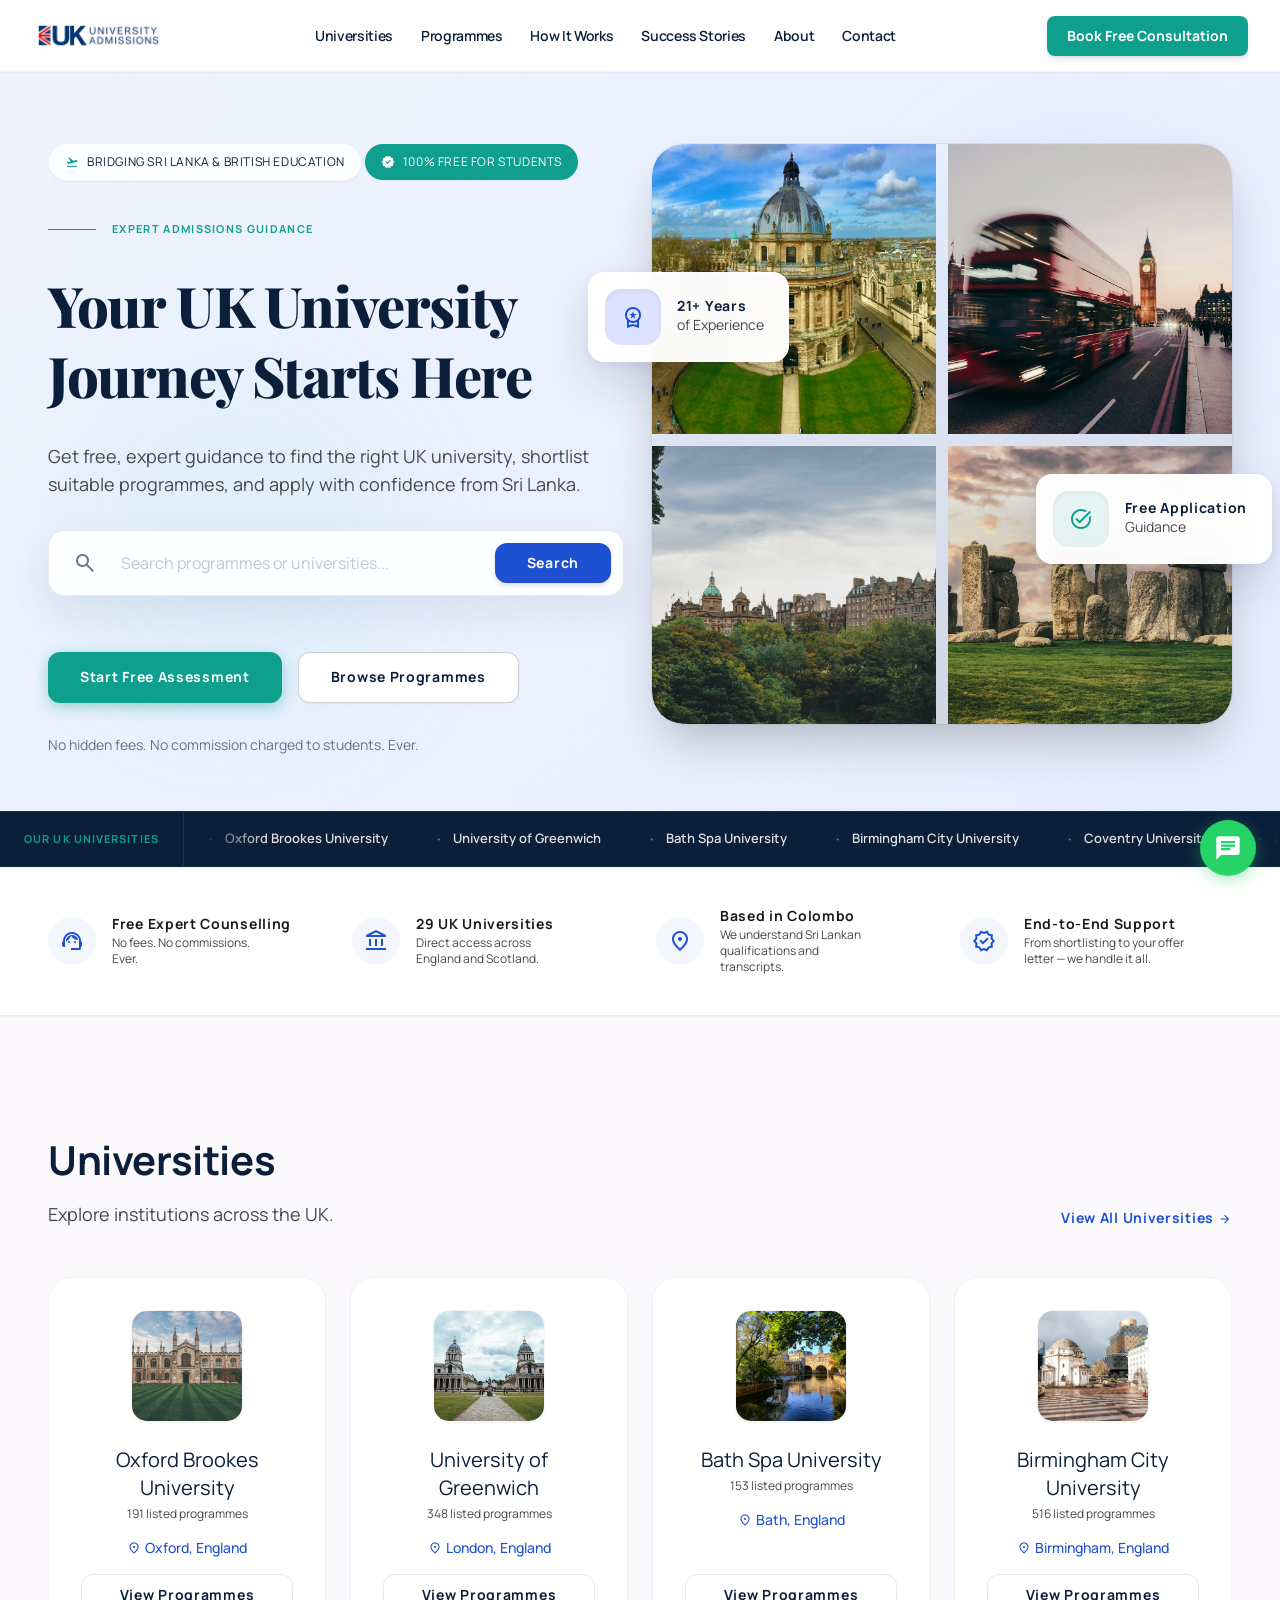
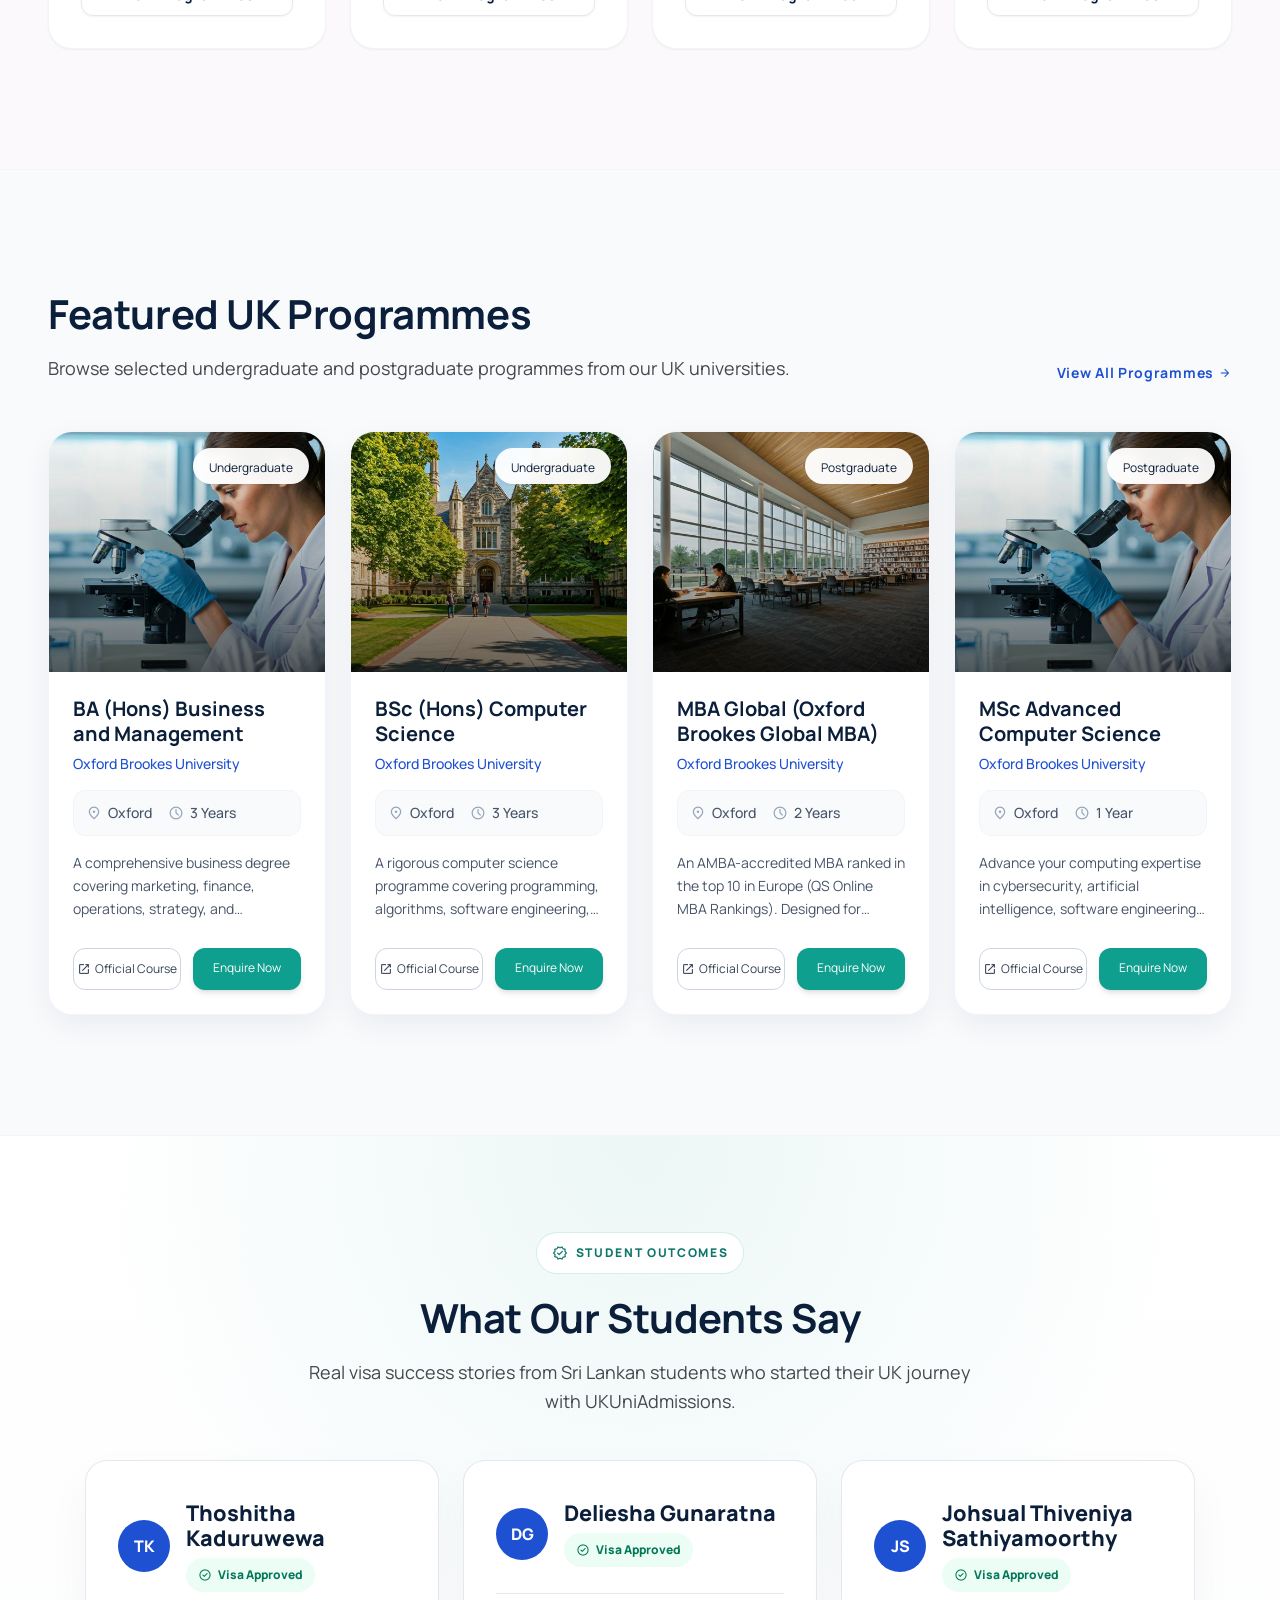
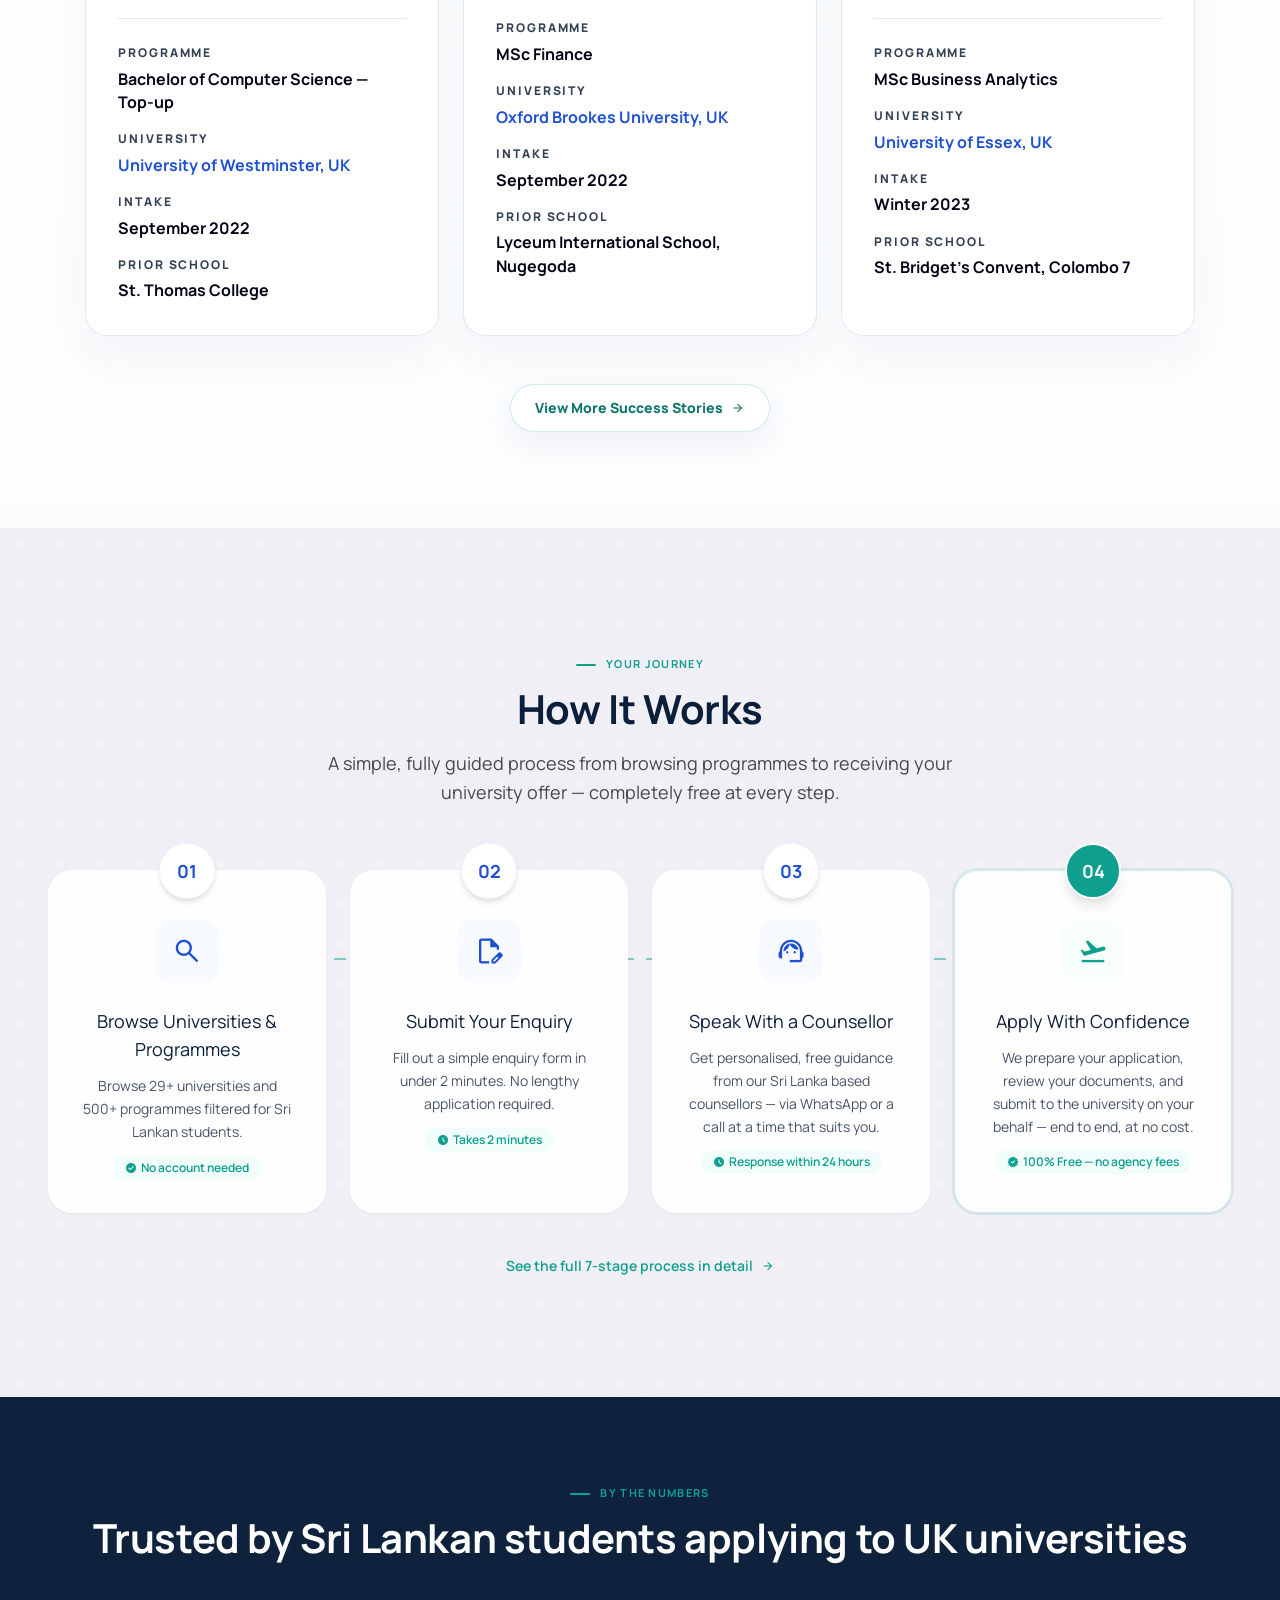
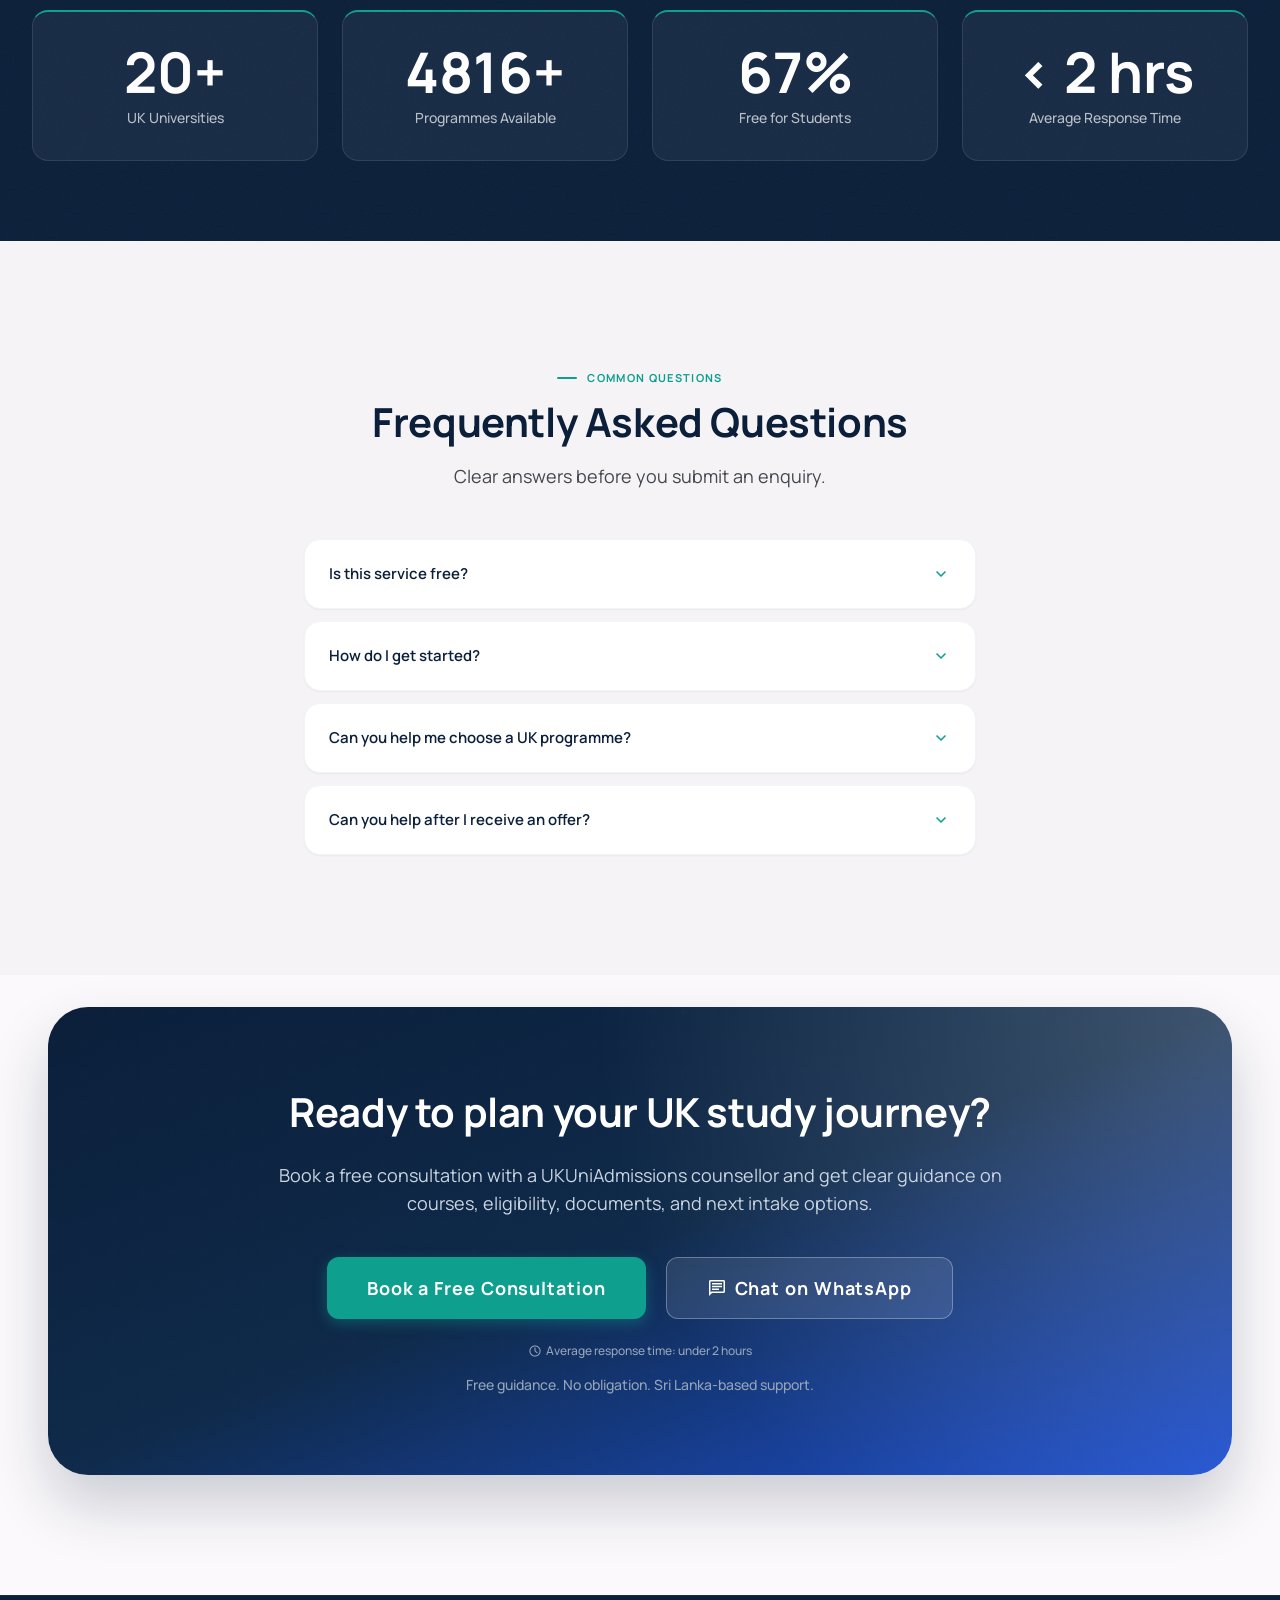
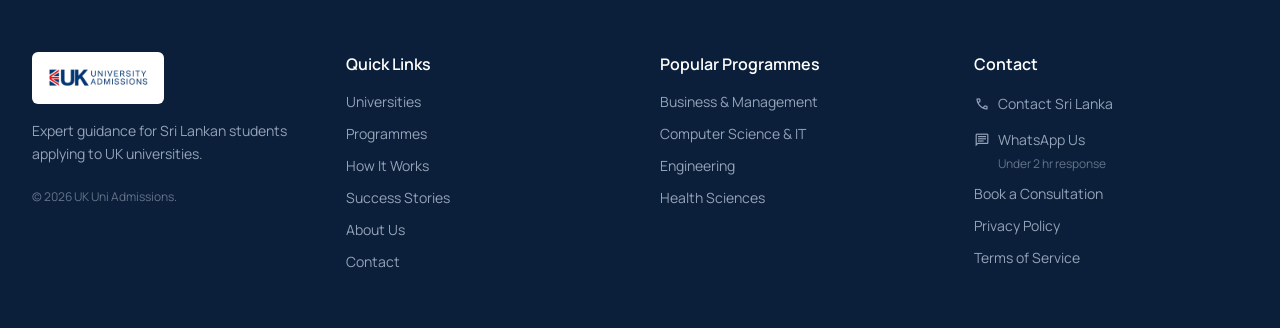
==== commit b7a85b31: "Add Google Analytics 4 (G-LH1W7YLXJ2) to all 12 HTML pages Co-Authored-By: Claude Sonnet 4.6 <norepl" ====
--- a/index.html
+++ b/index.html
@@ -1,6 +1,15 @@
 ﻿<!DOCTYPE html>
 
 <html lang="en"><head>
+<!-- Google tag (gtag.js) -->
+<script async src="https://www.googletagmanager.com/gtag/js?id=G-LH1W7YLXJ2"></script>
+<script>
+  window.dataLayer = window.dataLayer || [];
+  function gtag(){dataLayer.push(arguments);}
+  gtag('js', new Date());
+
+  gtag('config', 'G-LH1W7YLXJ2');
+</script>
 <meta charset="utf-8"/>
 <meta content="width=device-width, initial-scale=1.0" name="viewport"/>
 <title>UK University Admissions for Sri Lankans | UK Uni Admissions</title>
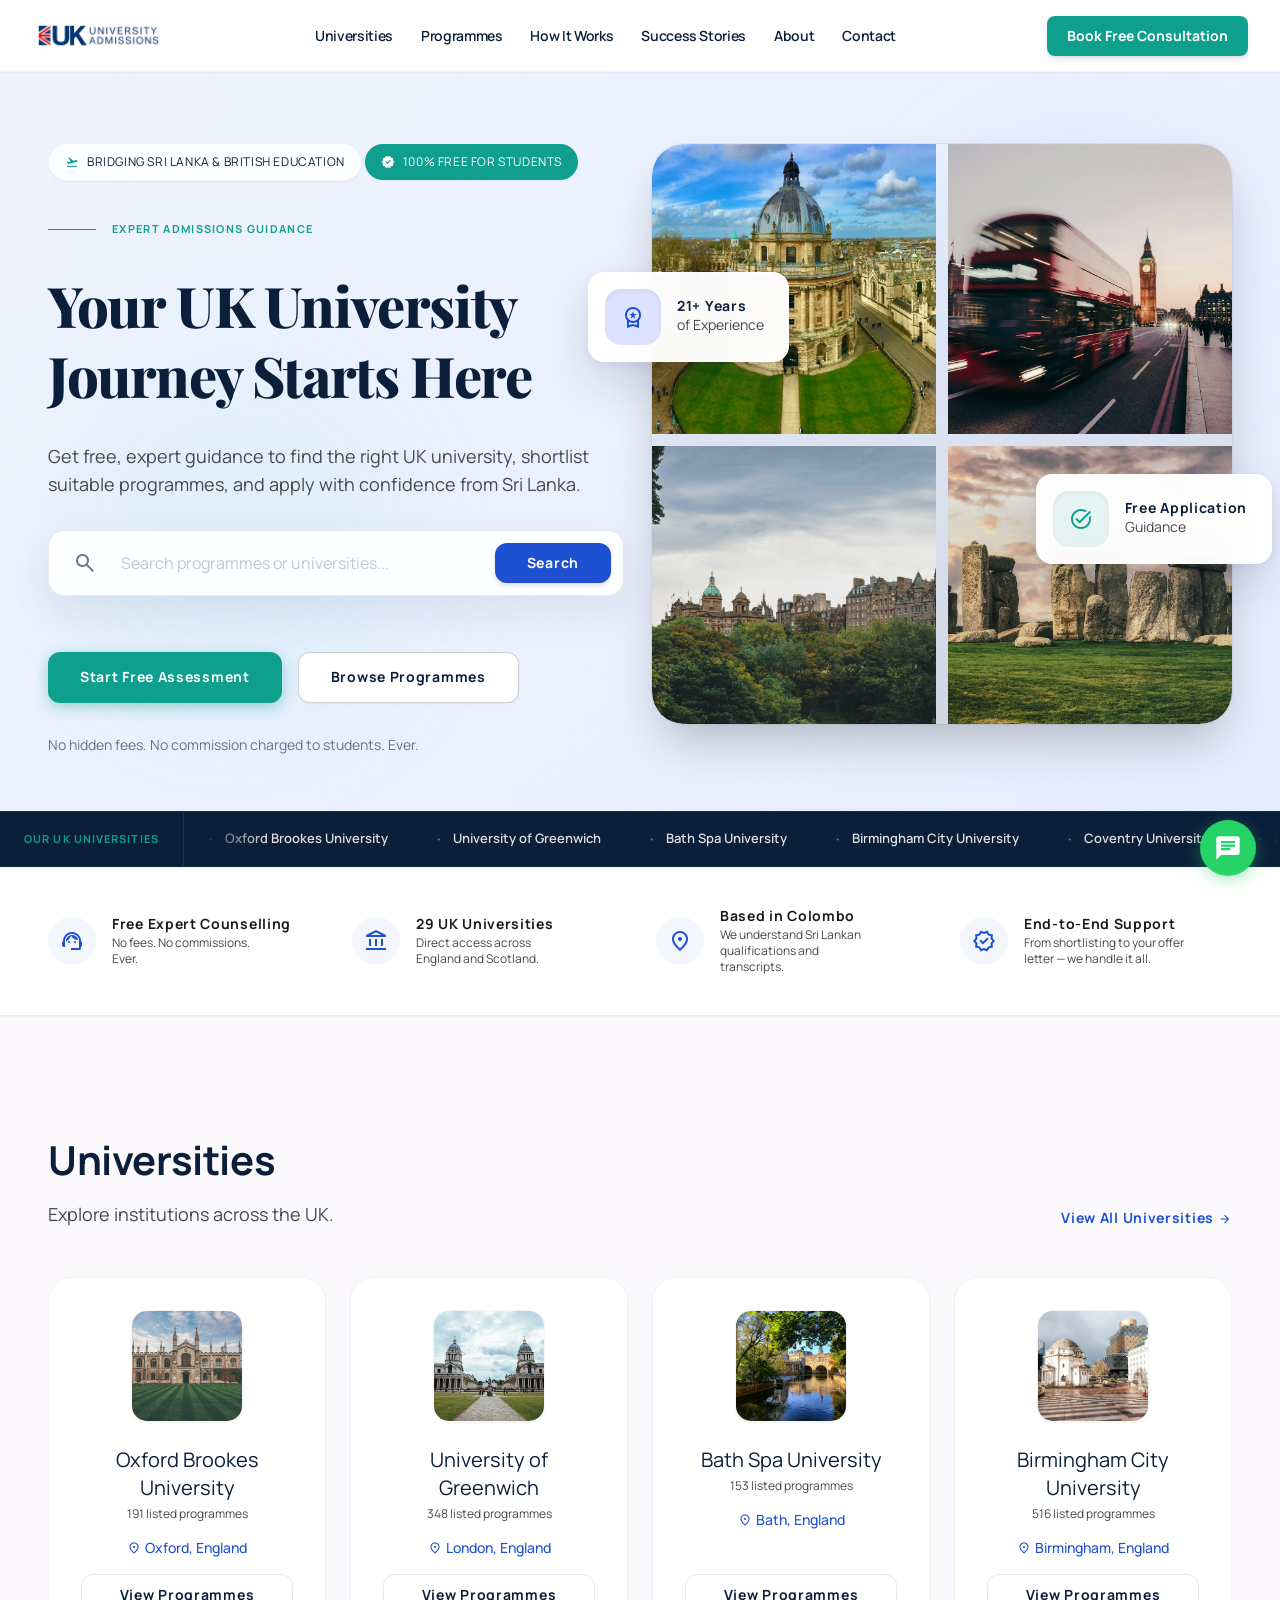
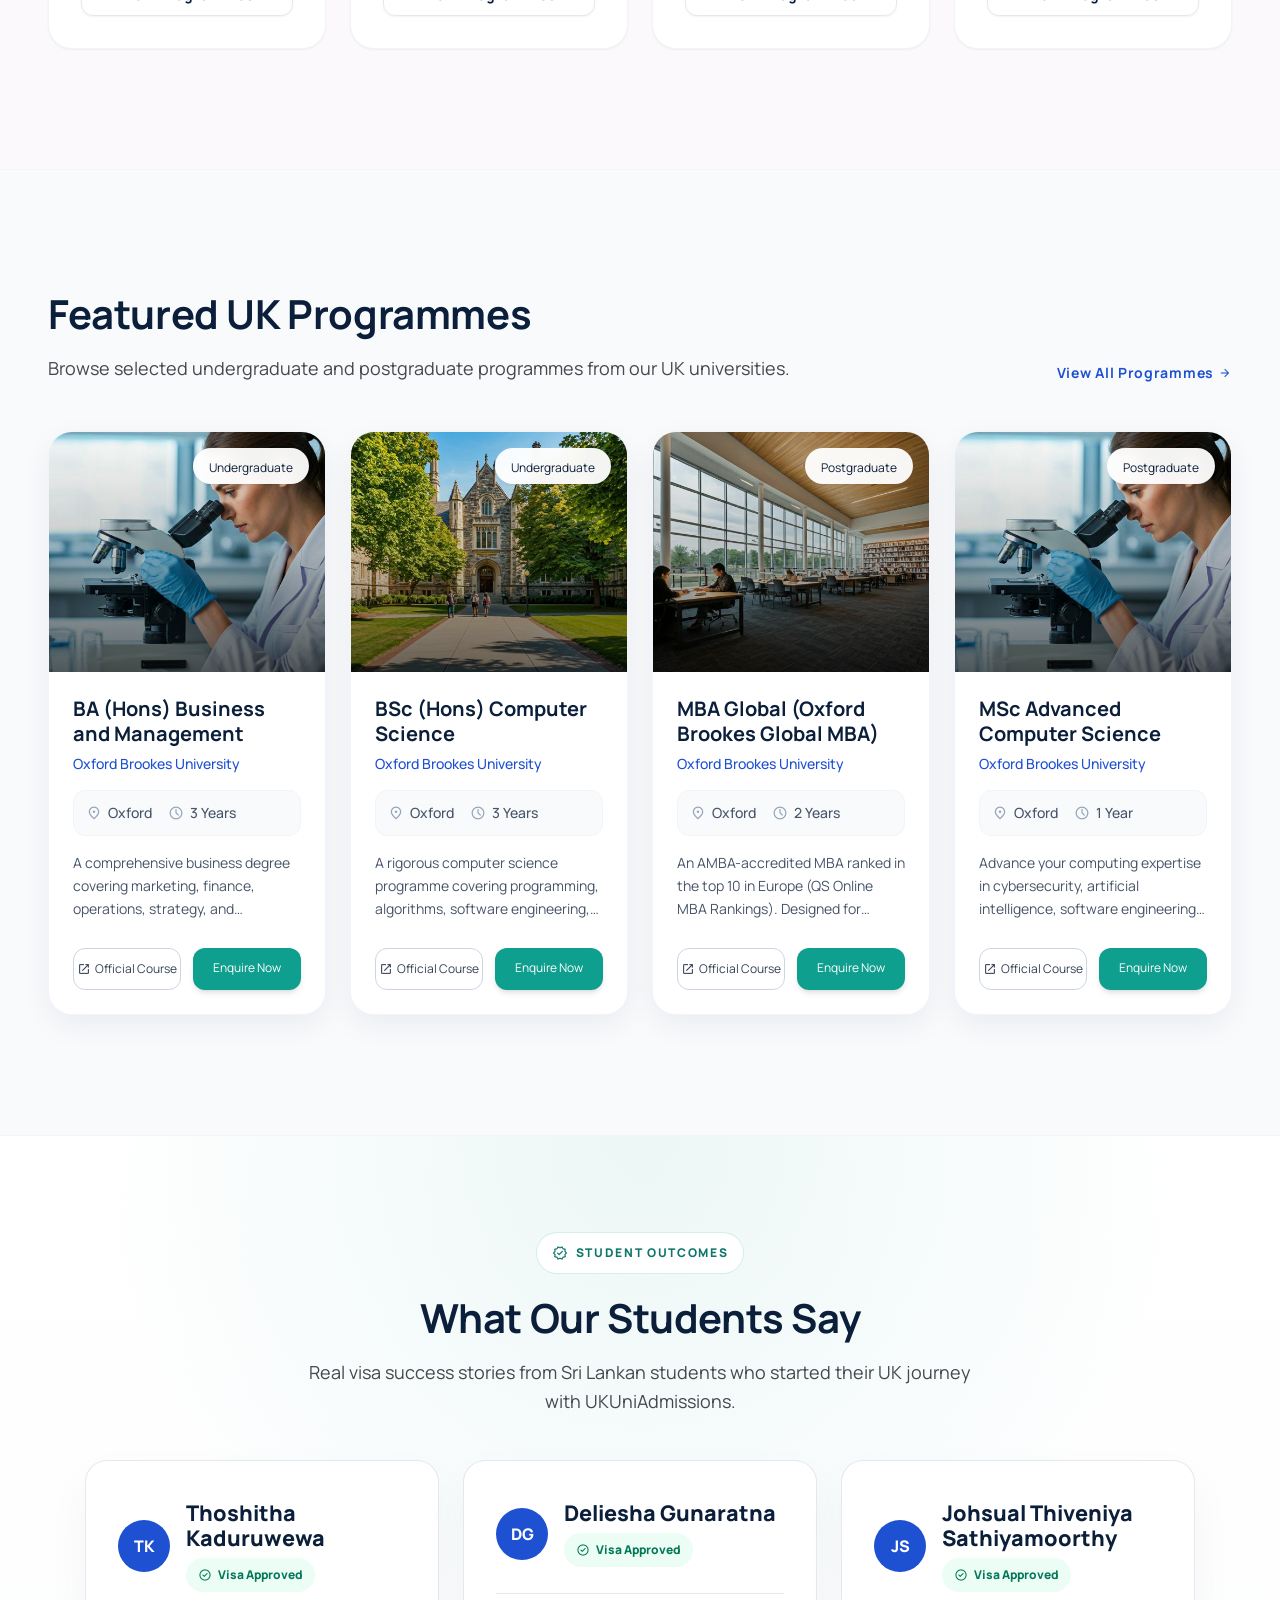
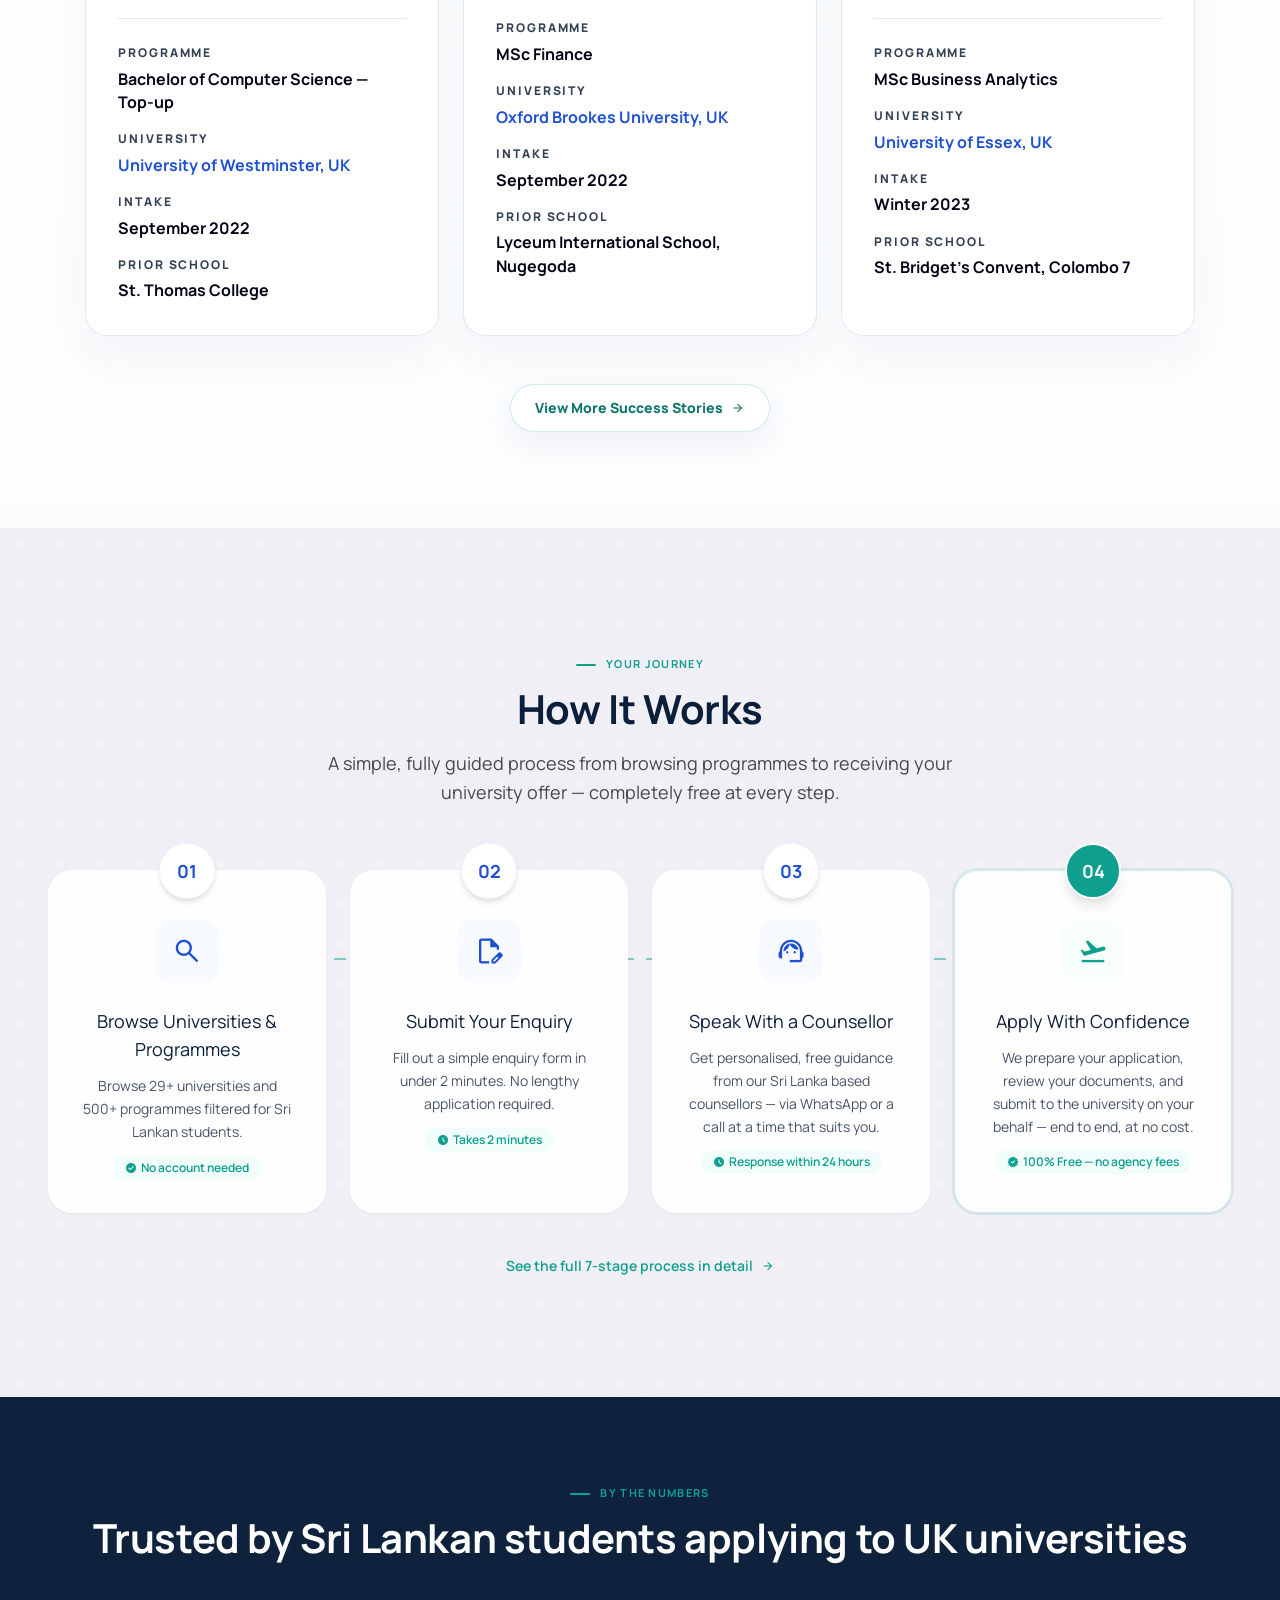
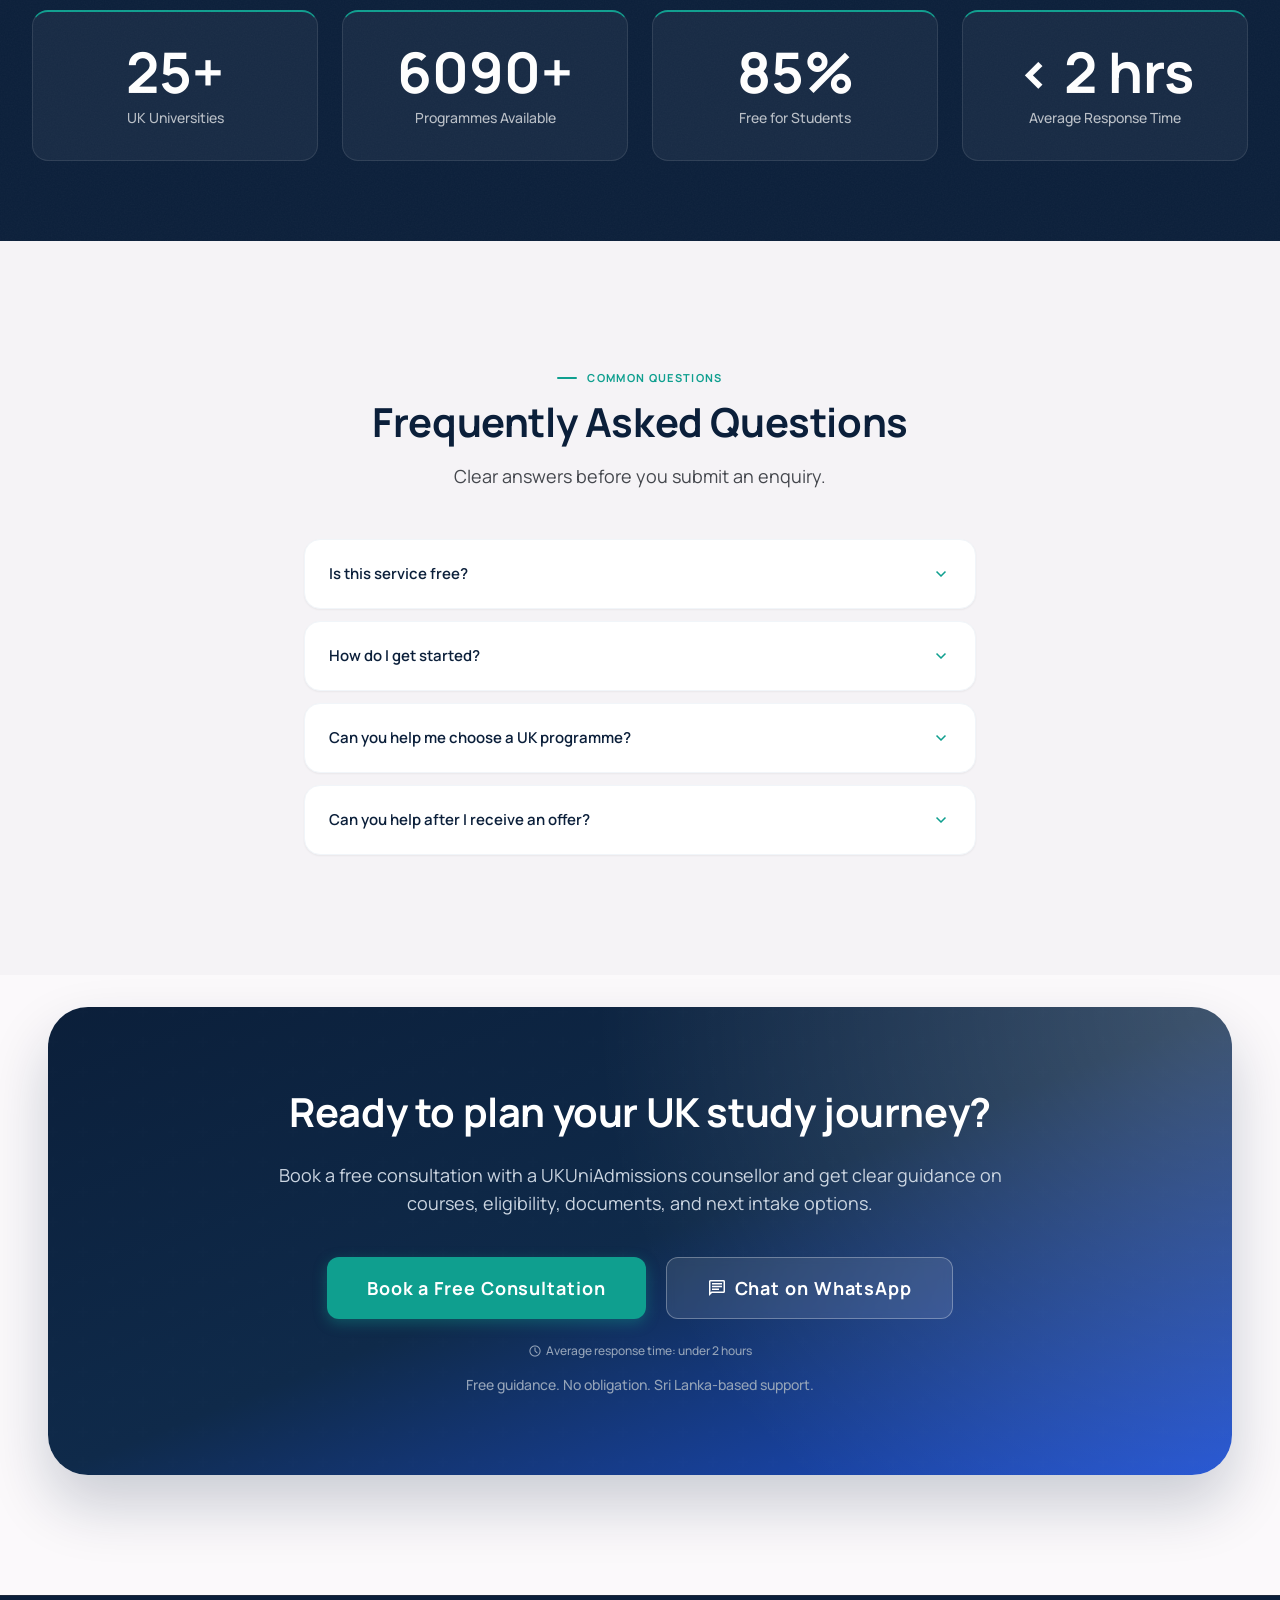
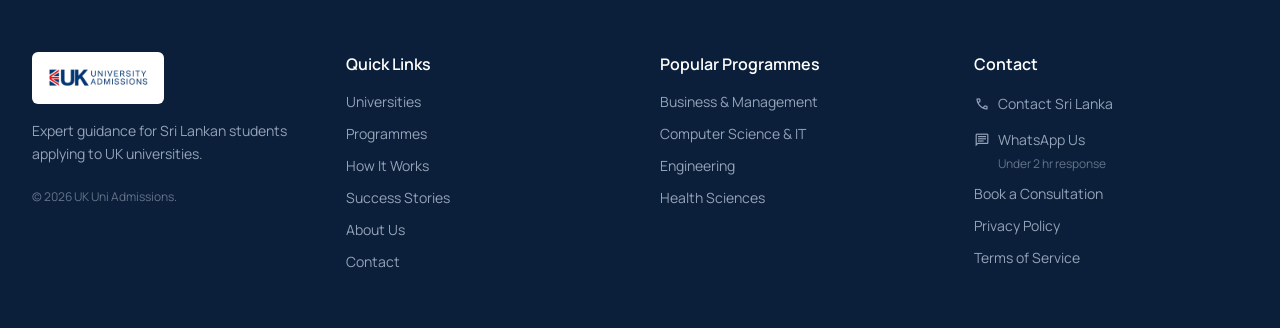
==== commit b25edc24: "Replace SVG favicon with ICO/PNG set and apple-touch-icon across all pages Co-Authored-By: Claude So" ====
--- a/index.html
+++ b/index.html
@@ -18,7 +18,10 @@
 <meta name="robots" content="index, follow"/>
 <meta name="author" content="UK Uni Admissions"/>
 <meta name="theme-color" content="#0B1F3A"/>
-<link rel="icon" type="image/svg+xml" href="assets/favicon.svg"/>
+<link rel="icon" type="image/x-icon" href="/favicon.ico"/>
+<link rel="icon" type="image/png" sizes="32x32" href="/assets/favicon-32x32.png"/>
+<link rel="icon" type="image/png" sizes="16x16" href="/assets/favicon-16x16.png"/>
+<link rel="apple-touch-icon" sizes="180x180" href="/assets/apple-touch-icon.png"/>
 <link rel="preconnect" href="https://fonts.googleapis.com"/>
 <link rel="preconnect" href="https://fonts.gstatic.com" crossorigin=""/>
 <link rel="preload" href="assets/uk-oxford.jpg" as="image" fetchpriority="high"/>
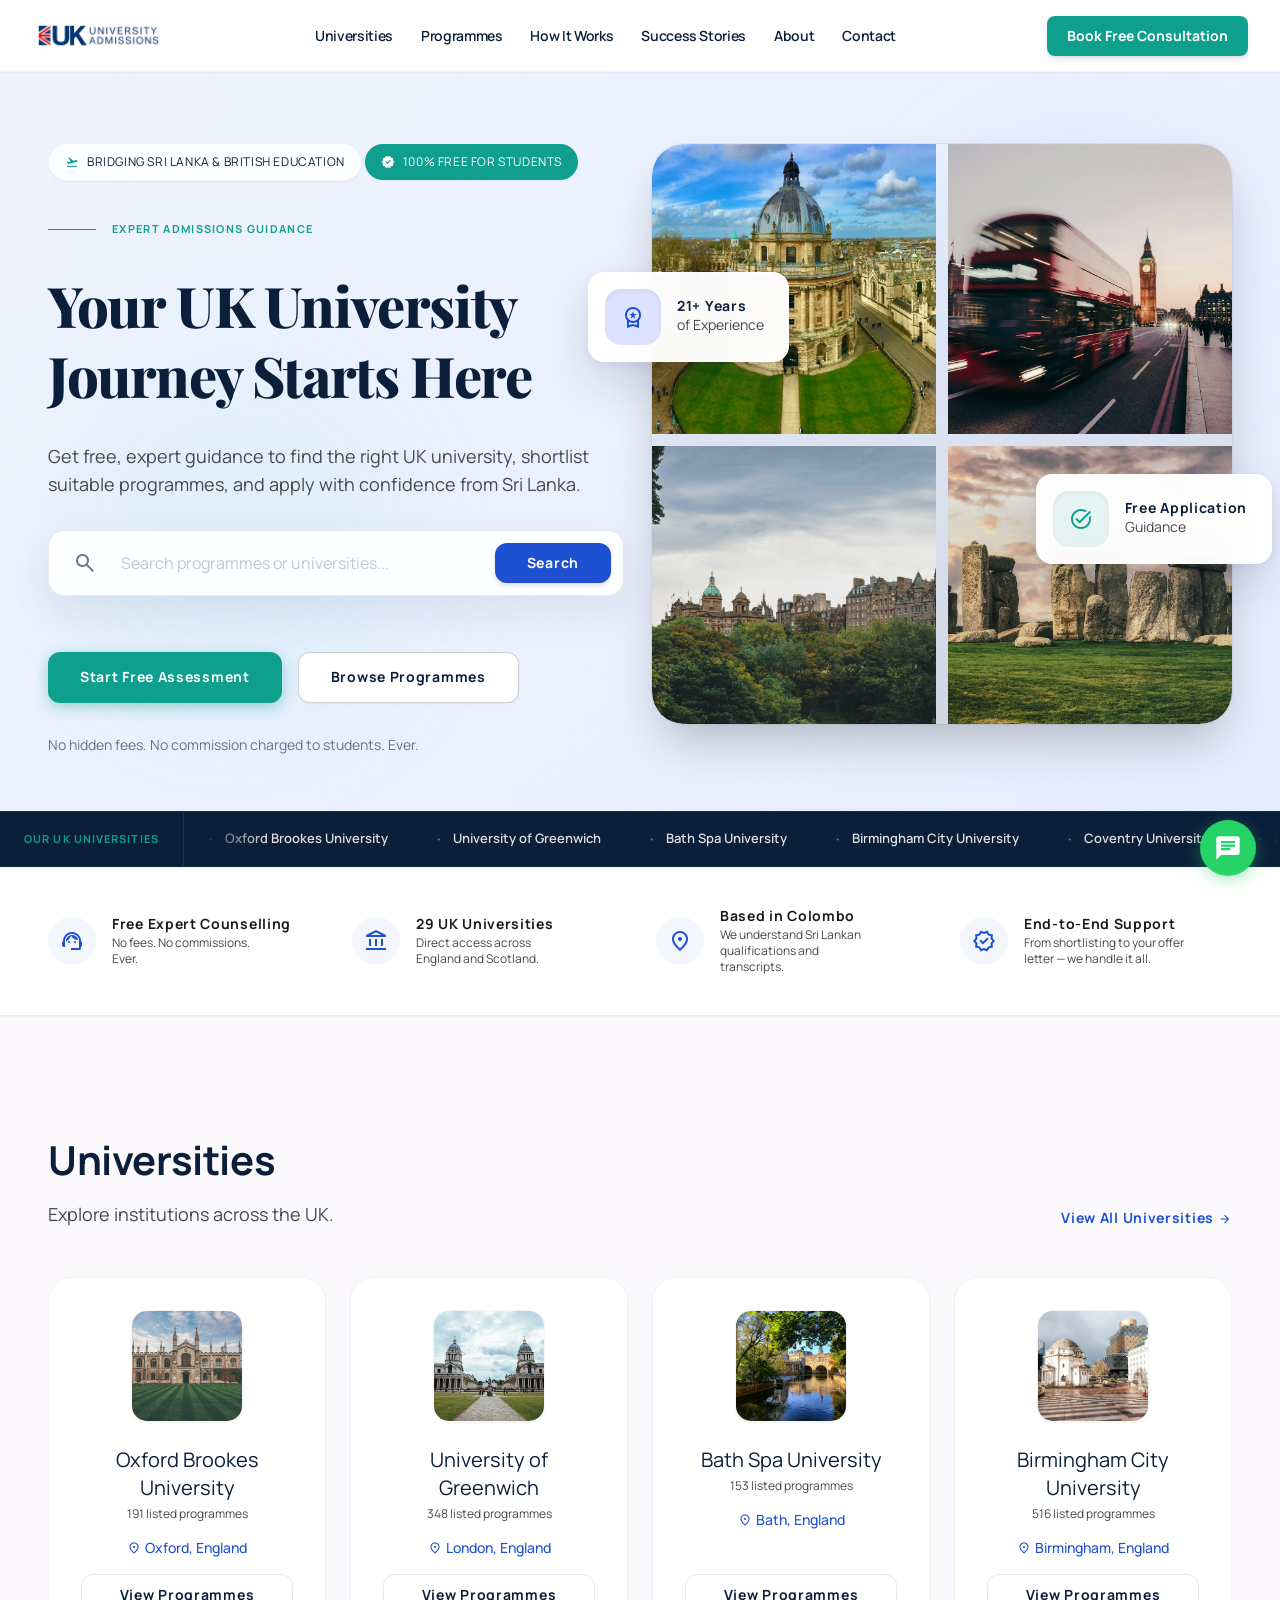
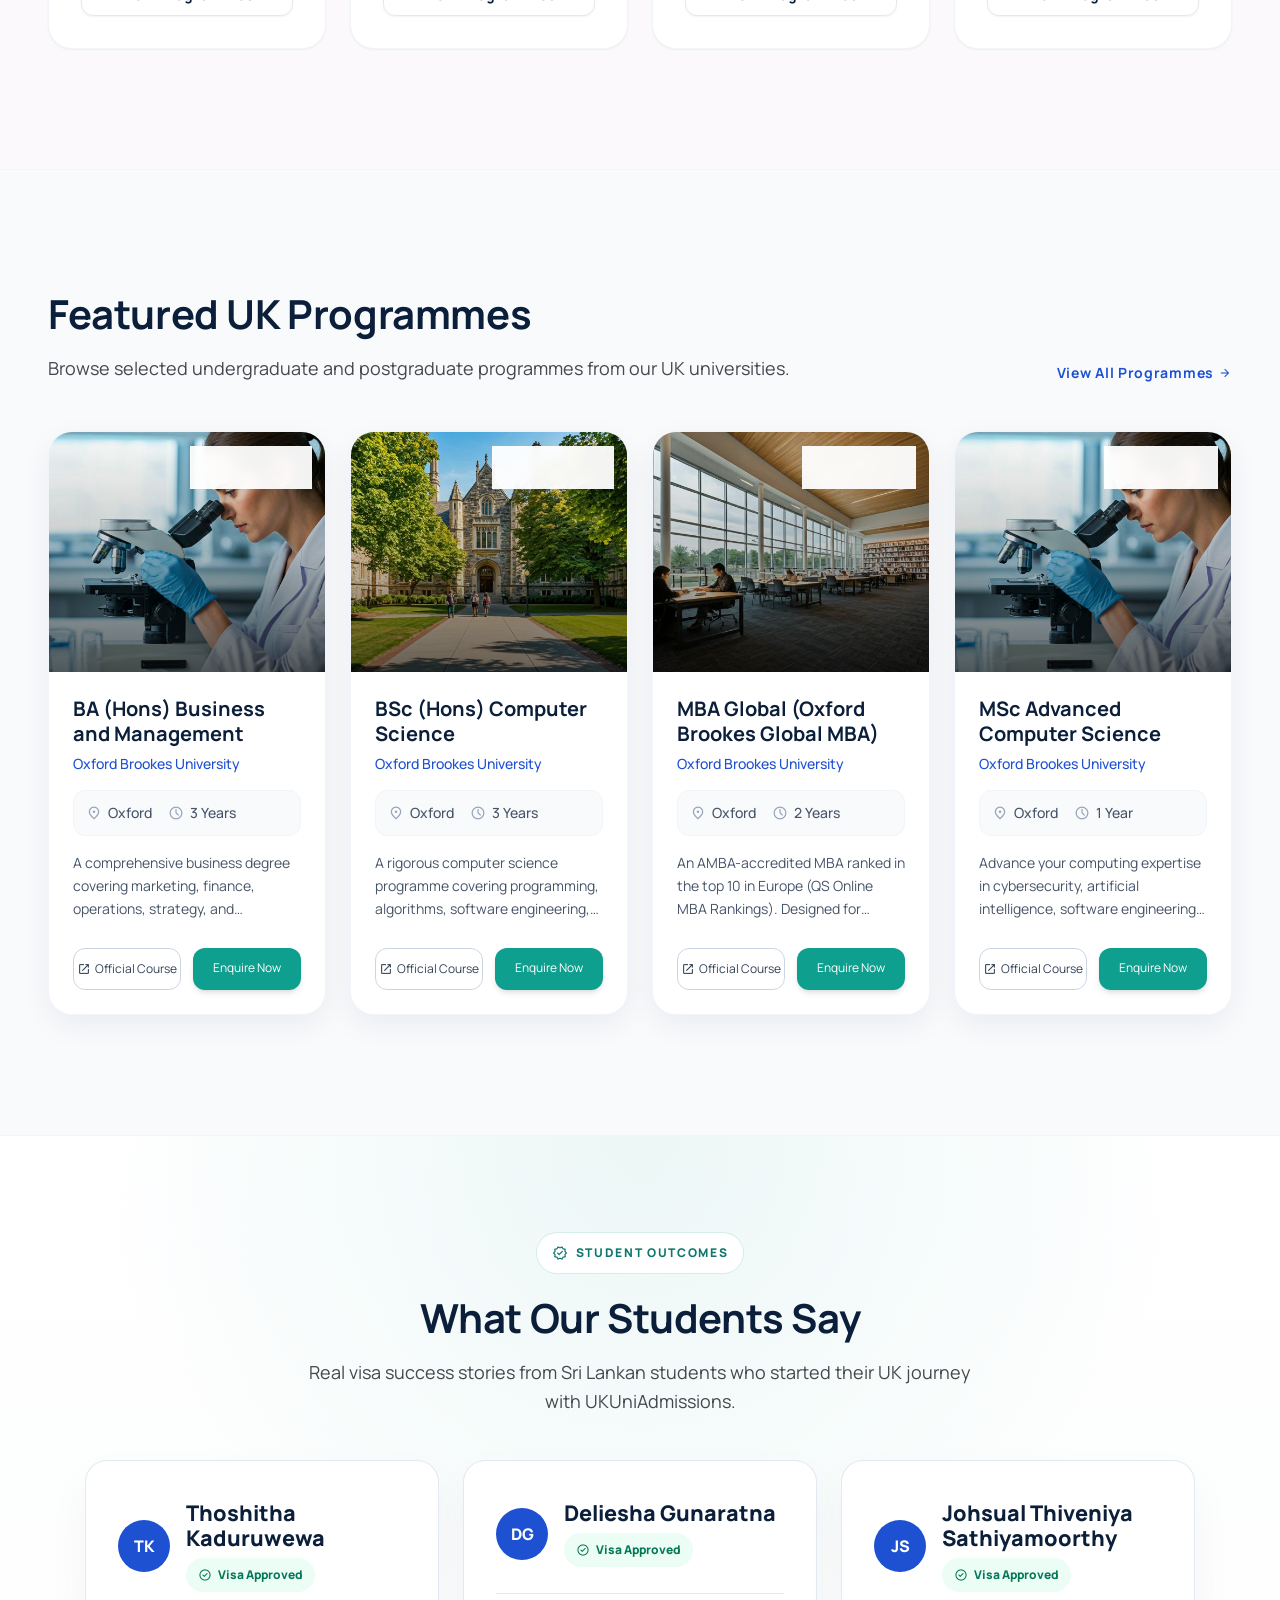
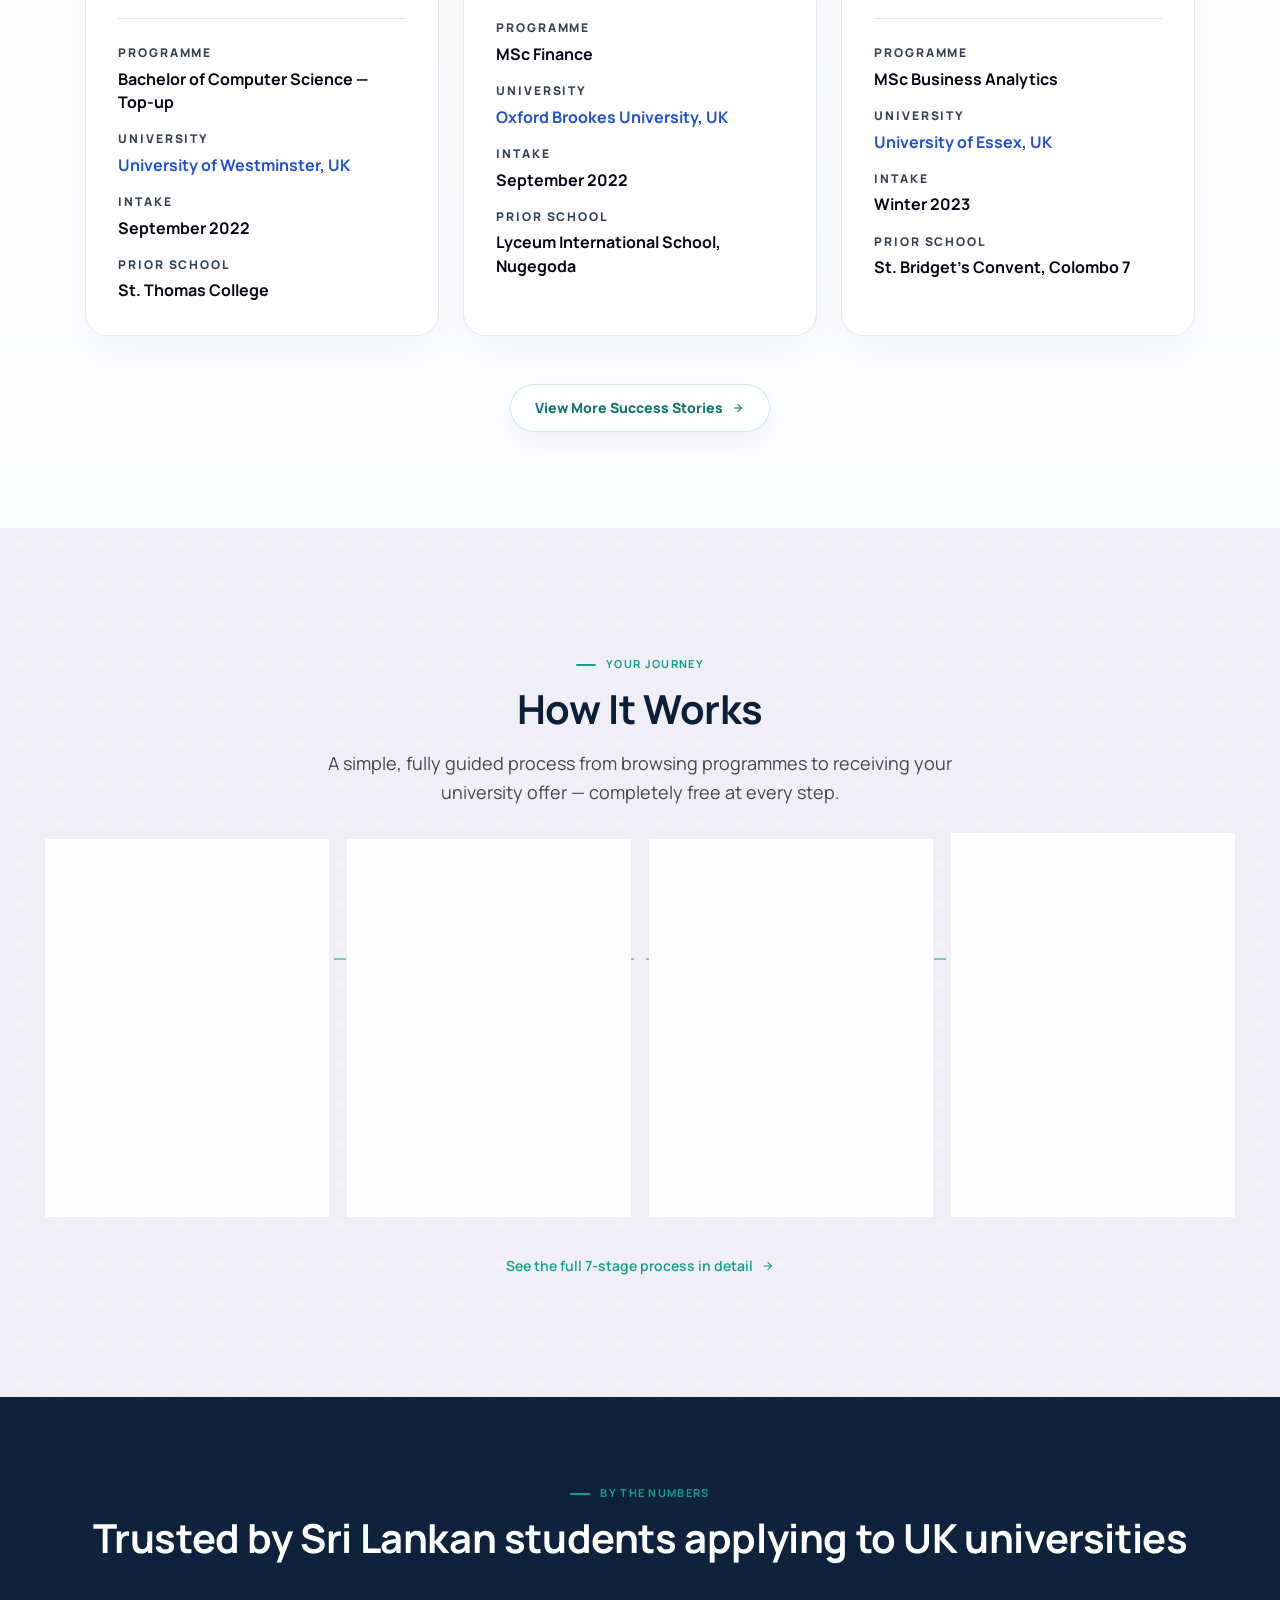
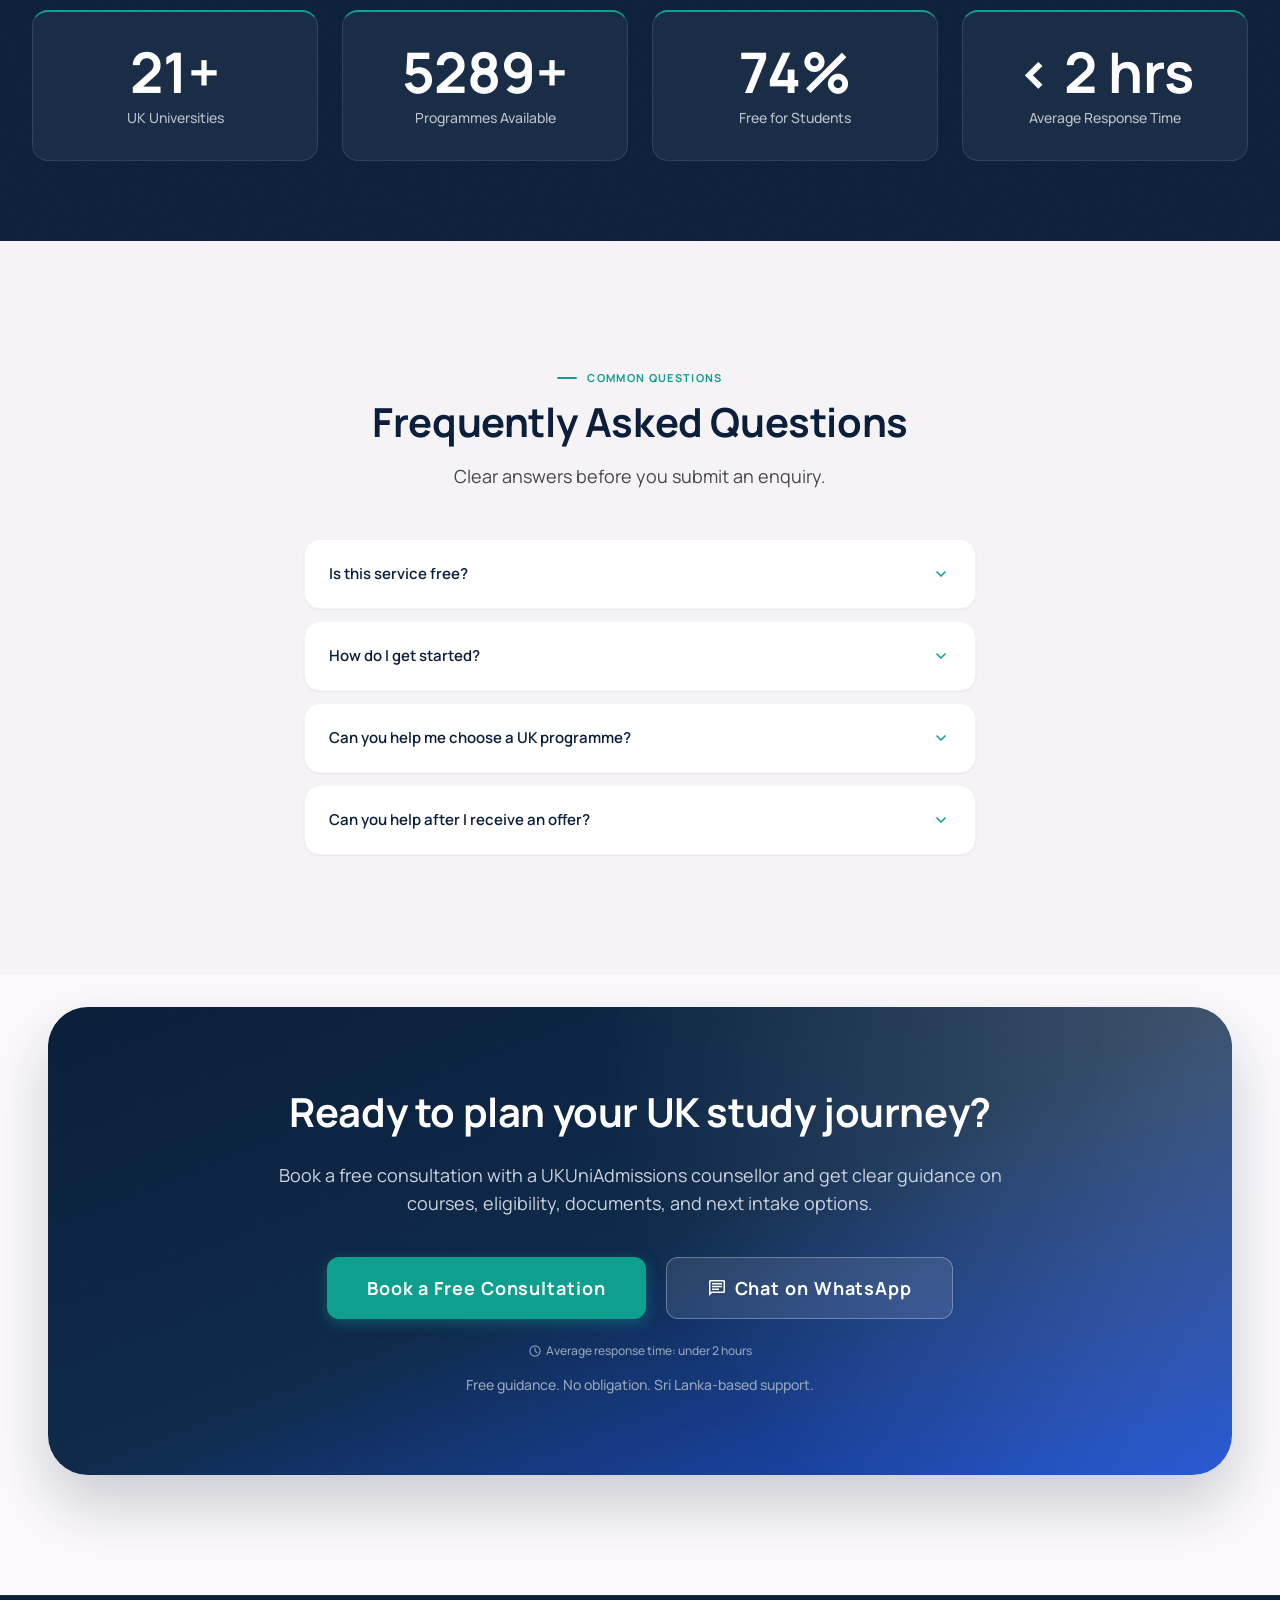
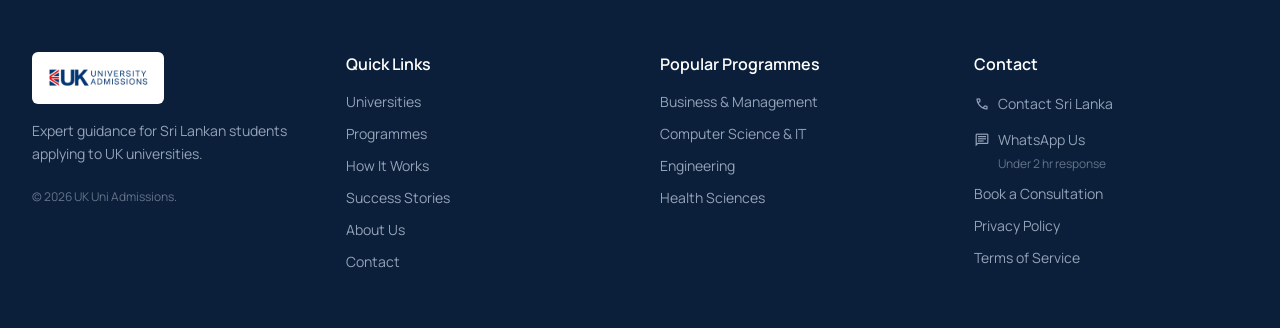
==== commit cb10a564: "Use www domain for social image meta tags" ====
--- a/index.html
+++ b/index.html
@@ -33,7 +33,7 @@
 <meta property="og:url" content="https://www.ukuniadmissions.com/"/>
 <meta property="og:title" content="UK University Admissions for Sri Lankan Students | UK Uni Admissions"/>
 <meta property="og:description" content="Free UK university admissions guidance for Sri Lankan students. Browse programmes from 29 UK universities."/>
-<meta property="og:image" content="https://ukuniadmissions.com/assets/og-image.jpg"/>
+<meta property="og:image" content="https://www.ukuniadmissions.com/assets/og-image.jpg"/>
 <meta property="og:image:width" content="1200"/>
 <meta property="og:image:height" content="630"/>
 <meta property="og:image:alt" content="UK Uni Admissions - Study in the UK from Sri Lanka"/>
@@ -41,7 +41,7 @@
 <meta name="twitter:card" content="summary_large_image"/>
 <meta name="twitter:title" content="UK University Admissions for Sri Lankan Students | UK Uni Admissions"/>
 <meta name="twitter:description" content="Free UK university admissions guidance for Sri Lankan students. Browse UK programmes with expert support."/>
-<meta name="twitter:image" content="https://ukuniadmissions.com/assets/og-image.jpg"/>
+<meta name="twitter:image" content="https://www.ukuniadmissions.com/assets/og-image.jpg"/>
 <meta name="twitter:image:alt" content="UK Uni Admissions - Study in the UK"/>
 <script type="application/ld+json">
 {
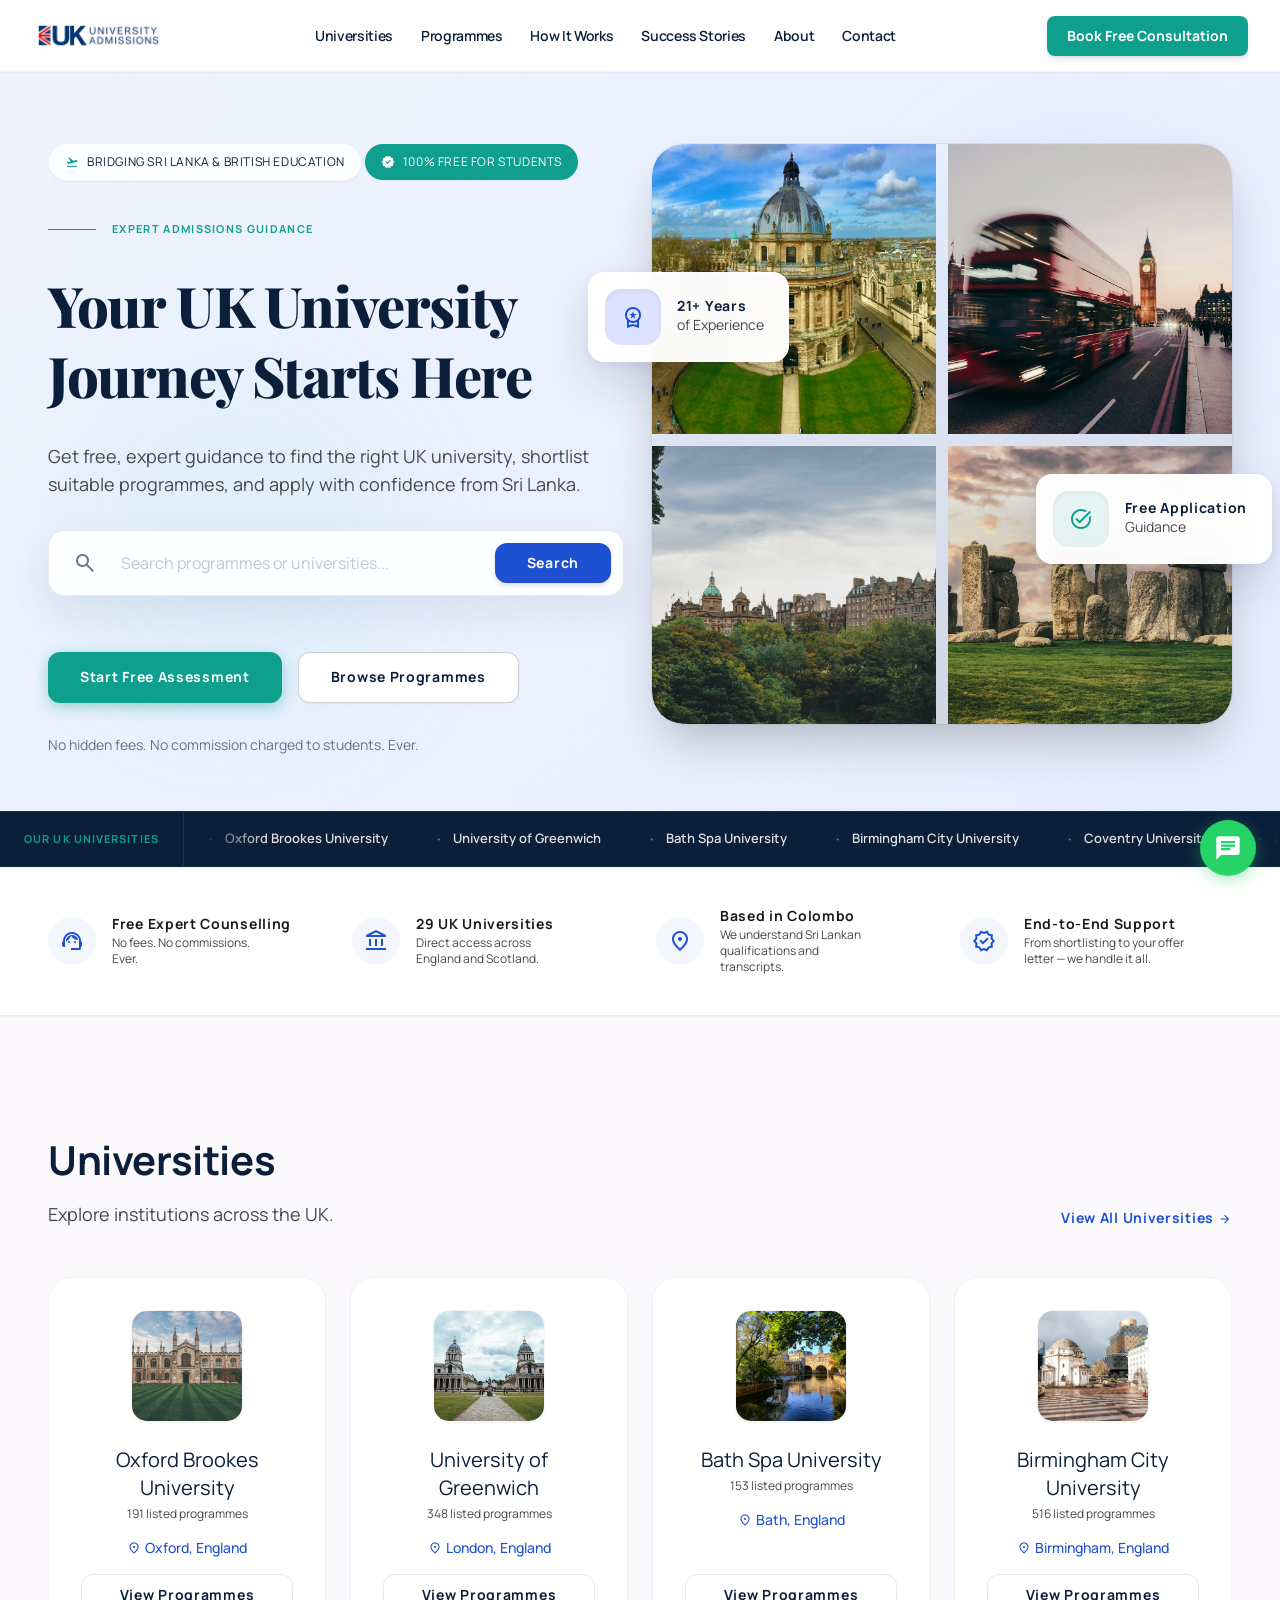
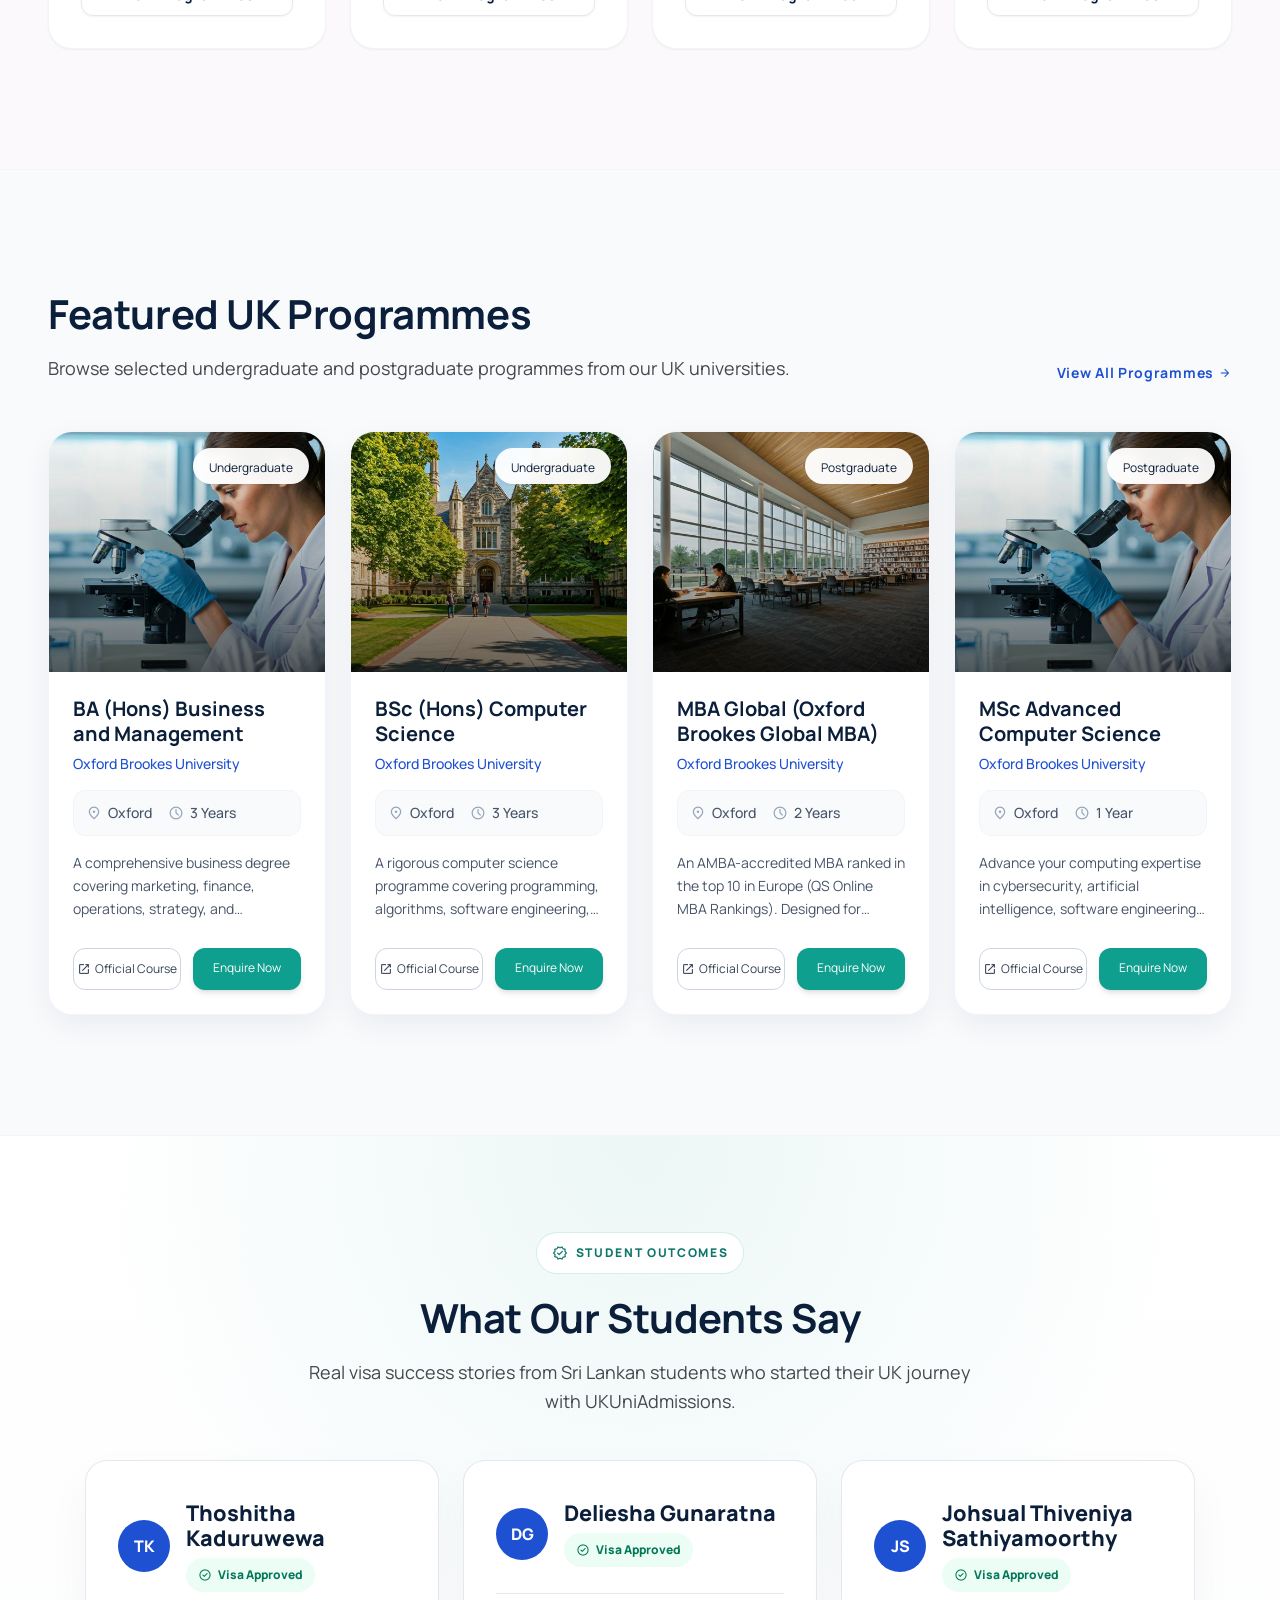
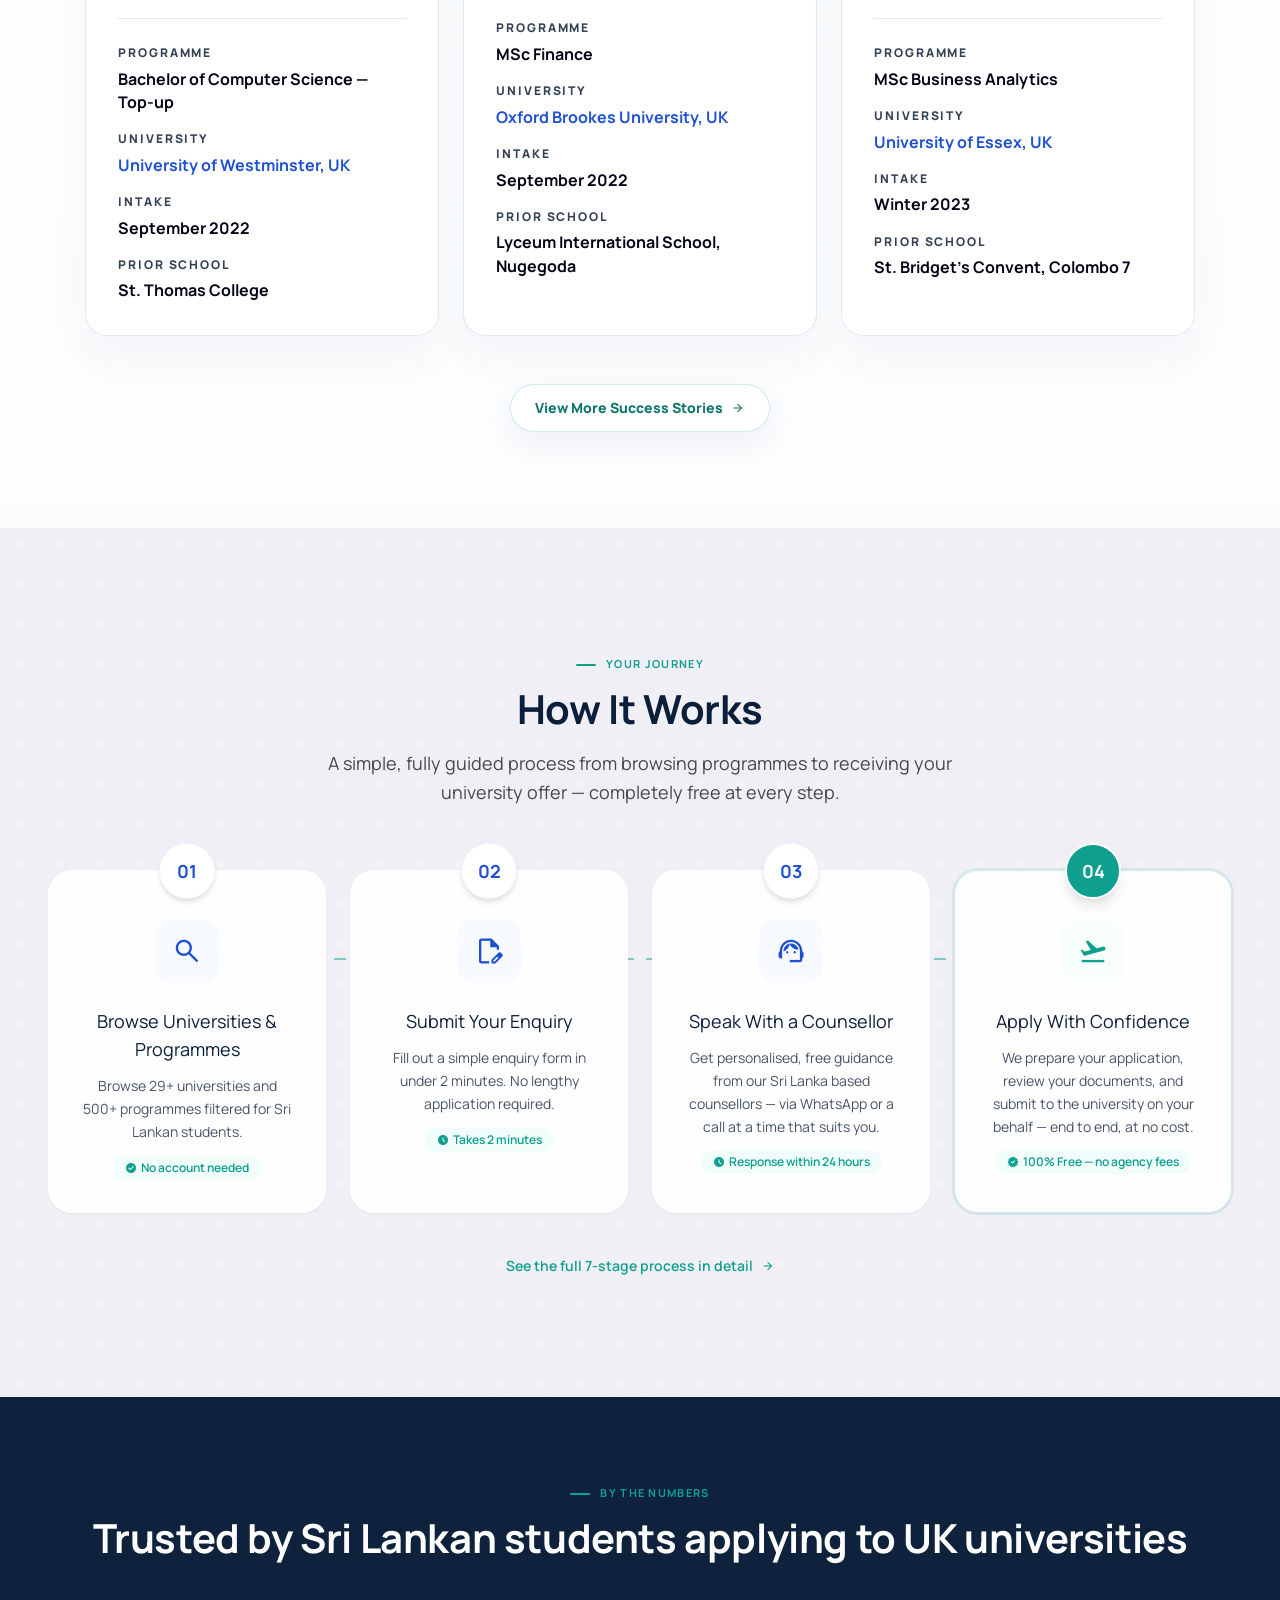
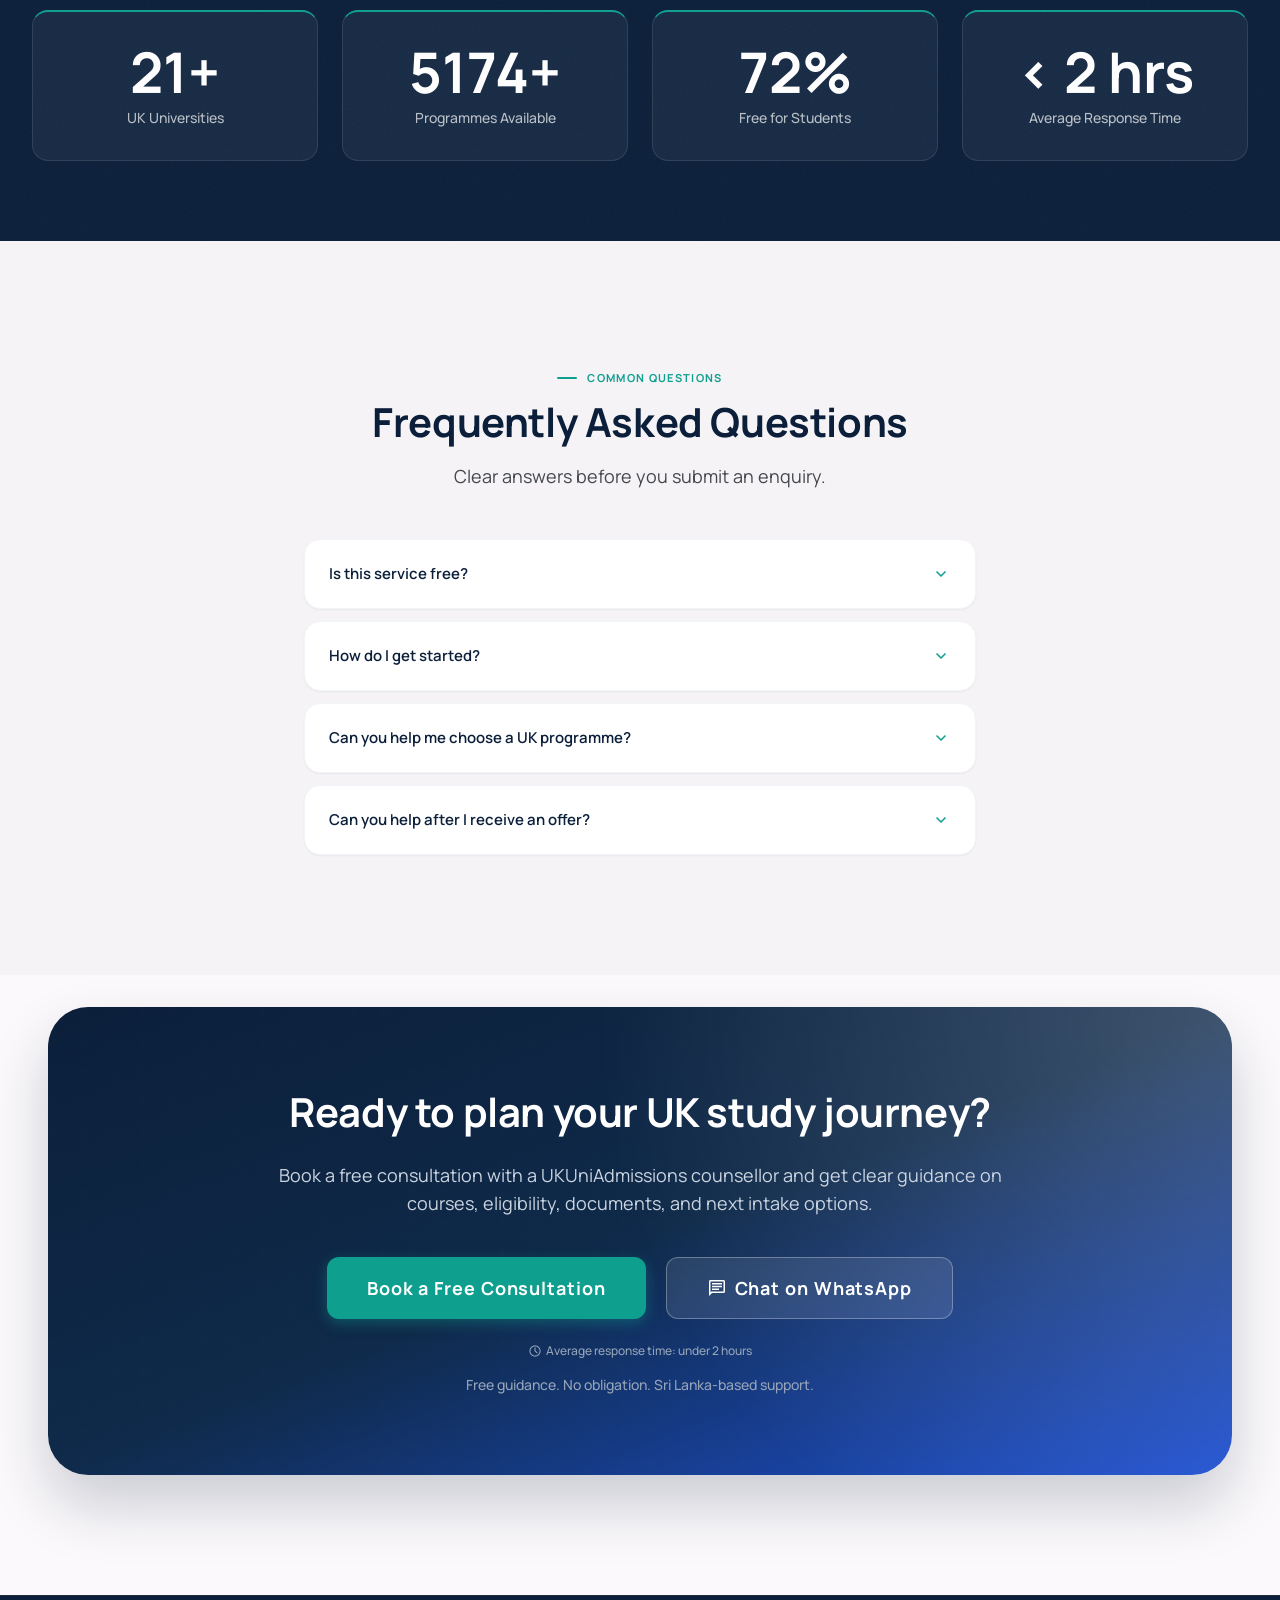
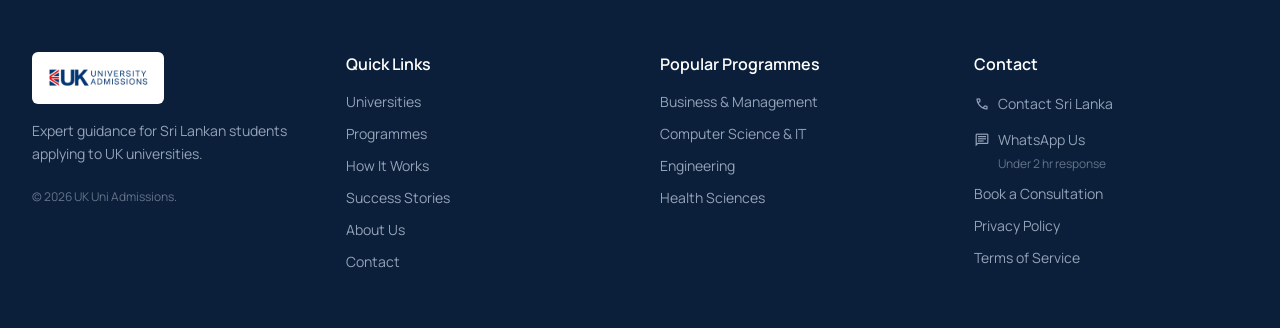
==== commit 180137bd: "SEO fix: inject static content, fix stats, update sitemap - programmes.html: pre-render all 7,145 pr" ====
--- a/index.html
+++ b/index.html
@@ -934,19 +934,19 @@
 <div class="grid grid-cols-2 lg:grid-cols-4 gap-4 md:gap-6">
 <div class="bg-white/5 border border-white/10 border-t-2 border-t-[#0F9F8F] rounded-2xl p-6 md:p-8 text-center">
 <p class="text-white font-bold text-4xl md:text-5xl lg:text-[56px] leading-none mb-2 font-body-md">
-<span class="stat-counter" data-stat="universities" data-target="0" data-suffix="+">0</span>
+<span class="stat-counter" data-stat="universities" data-target="29" data-suffix="+">29+</span>
 </p>
 <p class="text-white/70 text-sm font-medium font-body-md">UK Universities</p>
 </div>
 <div class="bg-white/5 border border-white/10 border-t-2 border-t-[#0F9F8F] rounded-2xl p-6 md:p-8 text-center">
 <p class="text-white font-bold text-4xl md:text-5xl lg:text-[56px] leading-none mb-2 font-body-md">
-<span class="stat-counter" data-stat="programmes" data-target="0" data-suffix="+">0</span>
+<span class="stat-counter" data-stat="programmes" data-target="7145" data-suffix="+">7145+</span>
 </p>
 <p class="text-white/70 text-sm font-medium font-body-md">Programmes Available</p>
 </div>
 <div class="bg-white/5 border border-white/10 border-t-2 border-t-[#0F9F8F] rounded-2xl p-6 md:p-8 text-center">
 <p class="text-white font-bold text-4xl md:text-5xl lg:text-[56px] leading-none mb-2 font-body-md">
-<span class="stat-counter" data-target="100" data-suffix="%">0</span>
+<span class="stat-counter" data-target="100" data-suffix="%">100%</span>
 </p>
 <p class="text-white/70 text-sm font-medium font-body-md">Free for Students</p>
 </div>
